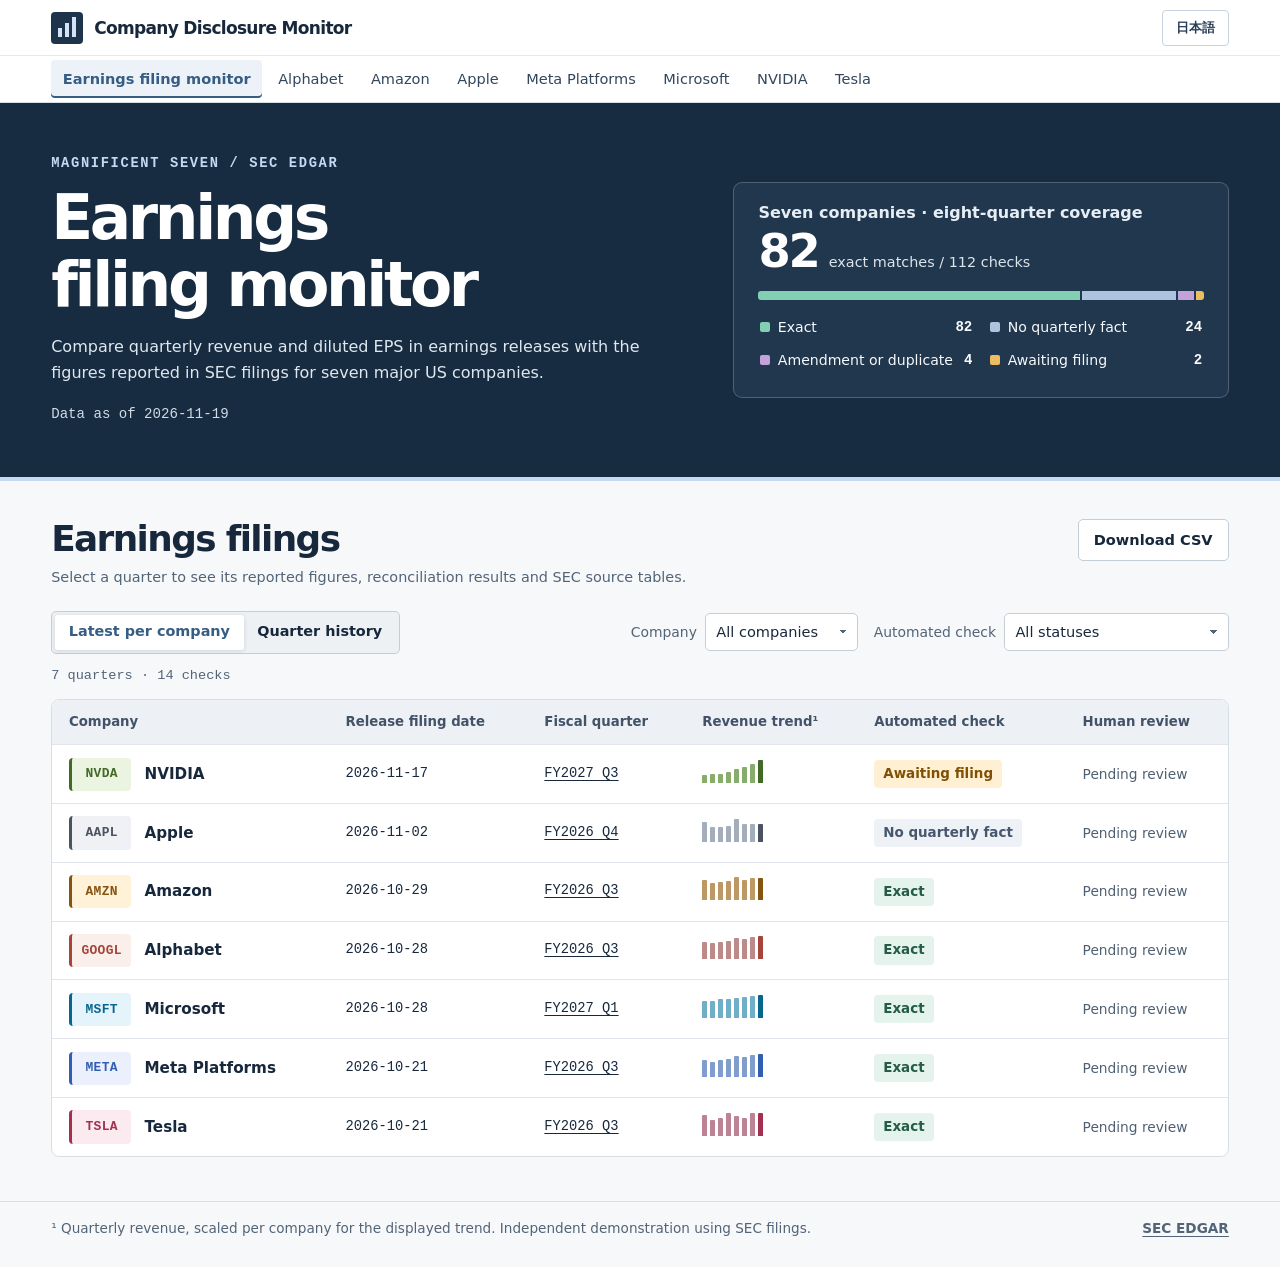
==== nvidia_register/public_demo/index.html @ d6248c96 "Use filing highlights on company pages and simplify the overview" ====
<!doctype html>
<html lang="en"><head><meta charset="utf-8"><meta name="viewport" content="width=device-width,initial-scale=1">
<meta name="theme-color" content="#102b26"><title>Earnings filings | Company Disclosure Monitor</title>
<meta name="description" content="Explore quarterly GAAP revenue and diluted EPS from the Magnificent Seven, compare figures with SEC source tables, and download the evidence.">
<style>
:root{--ink:#172e29;--muted:#536760;--forest:#102e29;--line:#d5dcd3;--leaf:#c6ee72;--paper:#f6f7f2;--mono:'IBM Plex Mono',Consolas,monospace;font:16px/1.5 'Inter','Segoe UI',system-ui,sans-serif;color:var(--ink);background:var(--paper);font-variant-numeric:tabular-nums}
*{box-sizing:border-box}body{margin:0}button,a,input,select{font:inherit}button,select{cursor:pointer}a{color:inherit;text-underline-offset:.2em}button{color:inherit}
:focus-visible{outline:3px solid #007777;outline-offset:3px}.hero :focus-visible{outline-color:#fff}h1,h2,h3,p{margin:0}h1,h2,h3{line-height:1.12}a,button{touch-action:manipulation}
.wrap{max-width:1320px;margin:auto;padding-inline:clamp(18px,4vw,66px)}header{background:#fafbf7;border-bottom:1px solid var(--line)}header .wrap{min-height:65px;display:flex;align-items:center;justify-content:space-between;gap:15px}
.brand{display:inline-flex;gap:11px;align-items:center;line-height:1.18;text-decoration:none;font-weight:720;font-size:17px;letter-spacing:-.04em}.logo{display:flex;align-items:flex-end;gap:3px;padding:7px;background:var(--forest);height:32px;border-radius:4px}.logo i{width:4px;background:var(--leaf);height:9px}.logo i:nth-child(2){height:14px}.logo i:last-child{height:20px}
.lang{padding:5px 10px;border-radius:4px;color:var(--ink);border:1px solid #abbaaf;background:transparent;font-size:13px;font-weight:650}
.hero{color:#f6f8ef;background:var(--forest);border-bottom:4px solid var(--leaf)}.herogrid{display:grid;grid-template-columns:1.13fr 1fr;align-items:center;gap:clamp(32px,6vw,85px);padding-block:38px 34px}
.eyebrow,.kicker,.meta{font:600 12px/1.45 var(--mono);letter-spacing:.085em;text-transform:uppercase}.eyebrow{color:#c1d7c8;margin-bottom:16px}.hero h1{font-size:clamp(38px,4.6vw,68px);letter-spacing:-.055em;font-weight:620}html[lang=ja] .hero h1{font-size:clamp(32px,3.7vw,52px);word-break:keep-all}.hero .summary{max-width:52ch;color:#d4e0d8;margin:14px 0 18px;font-size:15px}
.period,.chart-meta{font:12px var(--mono);color:#bed0c5}.herochart{border:1px solid #446056;padding:19px 22px 13px;border-radius:7px;background:#16382f;min-width:0}.charttop{display:flex;align-items:center;justify-content:space-between;gap:10px}.charttop strong{font-size:14px}.chart-meta{font-size:11px}
.plot-tools{display:flex;gap:4px;margin:12px 0 8px;flex-wrap:wrap}
.plot-tools button{border-radius:4px;padding:6px 10px;font-size:13px;border:1px solid #527063;color:#e5efe6;background:transparent}
.plot-tools button[aria-pressed=true]{background:var(--leaf);border-color:var(--leaf);color:#17382f;font-weight:650}
.plot{display:grid;grid-template-columns:2.2em minmax(0,1fr);column-gap:6px;padding-top:12px}
.scale{height:128px;position:relative;color:#c0d0c6;font:11px var(--mono);text-align:right}
.scale span{position:absolute;right:0;transform:translateY(50%)}
.bars{height:128px;display:grid;grid-template-columns:repeat(8,minmax(0,1fr));border-bottom:1px solid #809488;background:repeating-linear-gradient(to top,transparent 0 calc(33.333% - 1px),#3e584d calc(33.333% - 1px) 33.333%)}
.plot-col{position:relative;display:flex;align-items:flex-end;justify-content:center;min-width:0;border:0;padding:0;background:transparent}
.plot-col i{width:60%;min-width:7px;background:#85ae97;border-radius:2px 2px 0 0}
.plot-col:hover i,.plot-col:focus-visible i{background:#aad9ad}
.plot-col[aria-pressed=true] i{background:var(--leaf);outline:1px solid #e1f6b5;outline-offset:-1px}
.periods{grid-column:2;display:grid;grid-template-columns:repeat(8,minmax(0,1fr));margin-top:5px;text-align:center;color:#d5e3d7;font:10px/1.45 var(--mono)}
.periods small{display:block;font-size:9px;color:#b3c9ba}
.plot-detail{margin-top:12px;padding-top:10px;border-top:1px solid #425c4f;display:flex;flex-wrap:wrap;justify-content:space-between;align-items:baseline;gap:6px 12px;font:13px/1.45 var(--mono)}
.plot-detail a{font:600 13px system-ui;color:var(--leaf)}

.stats{display:grid;grid-template-columns:repeat(4,1fr);border-bottom:1px solid var(--line);padding-block:21px}.stat{border-left:1px solid var(--line);padding-left:clamp(12px,2vw,30px)}.stat:first-child{border:0;padding-left:0}.stat strong{font-size:clamp(25px,2.8vw,39px);letter-spacing:-.06em;line-height:1.1;display:block}.stat span{display:block;color:var(--muted);font-size:13px;margin-top:5px}
.work{display:grid;grid-template-columns:minmax(0,1.55fr) minmax(305px,1fr);gap:26px;padding-block:30px 40px;align-items:start}.card{background:#fff;border:1px solid var(--line);border-radius:8px;min-width:0;overflow:hidden}.pad{padding:22px}.heading{display:flex;justify-content:space-between;align-items:center;gap:14px}h2{font-size:clamp(21px,2vw,29px);letter-spacing:-.045em}.sub{margin-top:8px;color:var(--muted);font-size:14px}.download{border:0;background:var(--ink);color:white;border-radius:5px;padding:9px 13px;font-weight:650;font-size:13px;white-space:nowrap}
table{border-collapse:collapse;width:100%;font-size:14px}th,td{padding:12px 14px;text-align:right;white-space:nowrap}th:first-child,td:first-child{text-align:left}thead{background:#eff2eb;color:#48594f;font-size:12px}tbody tr{border-top:1px solid #e5e9e1}.ledger tbody tr.active{background:#f2f8e7;box-shadow:inset 3px 0 #5f8e35}.pick{border:0;padding:6px 2px;text-decoration:underline;text-underline-offset:3px;background:transparent;font-weight:650}.pick[aria-pressed=true]{text-decoration:none}.ledger td{font-family:var(--mono);font-size:13px}.pill{display:inline-block;border-radius:4px;background:#e8f3ec;color:#24583f;font:600 12px/1.3 system-ui;padding:4px 7px}.pill.round{background:#fcf1d8;color:#735016}.ledger{overflow:auto}
.focus{border-top:3px solid #829a56}.focus .kicker{color:#546547;margin-bottom:8px}.focus .meta{letter-spacing:0;color:var(--muted);font-weight:400;margin-top:8px}.tabs{display:flex;border-bottom:1px solid var(--line);gap:16px;margin:17px 0}.tabs button{border:0;background:transparent;border-bottom:2px solid transparent;padding:8px 0;font-size:14px;font-weight:650;color:var(--muted)}.tabs button[aria-pressed=true]{color:var(--ink);border-bottom-color:#517140}
.fact{margin:11px 0;padding-bottom:11px;border-bottom:1px solid #e0e5dc}.fact span{font-size:13px;color:var(--muted);display:block}.fact strong{font:600 22px/1.6 var(--mono)}.fact small{font:13px var(--mono);color:var(--muted)}.rule{margin:11px 0;font-size:14px}.reference{font-size:13px;margin:12px 0 5px;color:var(--muted)}.links{display:flex;gap:15px;flex-wrap:wrap;font-size:14px;font-weight:650}.review{font-size:13px;margin-top:14px;color:var(--muted)}.method{padding-bottom:36px}.method details{border-block:1px solid var(--line);padding:15px 0}.method summary{cursor:pointer;font-weight:650}.method p{max-width:85ch;margin-top:10px;color:var(--muted)}.skip{position:absolute;left:-9999px}.skip:focus{left:1em;top:1em;background:white;padding:.5em;z-index:3}
@media(max-width:900px){.work{grid-template-columns:1fr  minmax(265px,.8fr);gap:14px}.pad{padding:15px}th,td{padding:10px 7px}.herogrid{gap:25px}}
@media(max-width:730px){.herogrid,.work{grid-template-columns:1fr}.herogrid{padding-block:25px;gap:18px}.hero h1{font-size:41px}.hero .summary{margin:10px 0}.bars,.scale{height:102px}.herochart{padding:13px 16px}.work{padding-block:20px;gap:14px}.stats{grid-template-columns:repeat(2,1fr);gap:16px}.stat:nth-child(3){border:0;padding-left:0}.heading{flex-wrap:wrap}.ledger{scrollbar-width:thin}.ledger th,.ledger td{padding:11px 7px}.brand{font-size:15px}.focus{scroll-margin-top:10px}.wrap{padding-inline:16px}}
@media print{header,.download,.skip,.lang,.method{display:none}.work{grid-template-columns:1fr}.hero{background:white;color:black}.herochart{display:none}}

.pill.bad{color:#822d21;background:#fbece7}.plot-col i{max-width:54px}

/* Shared issuer palette. Status colors are independent of the selected company. */
:root{--forest:#172b41;--leaf:#c4d9f4;--surface:#21374e;--series:#7792ae;--accent:#365d84;--tint:#edf2f8;--ink:#17283c;--muted:#526478;--line:#d7dfe6;--paper:#f7f8fa}
[data-issuer=AAPL]{--forest:#282d39;--leaf:#e1e7ef;--surface:#363e4b;--series:#a3adbc;--accent:#4a5362;--tint:#eff1f4}
[data-issuer=MSFT]{--forest:#0b3852;--leaf:#8bd9ff;--surface:#124860;--series:#70afc7;--accent:#07668d;--tint:#e5f4fa}
[data-issuer=GOOGL]{--forest:#4b2830;--leaf:#ffc1b5;--surface:#5c333a;--series:#bd8989;--accent:#a5443a;--tint:#fbefeb}
[data-issuer=AMZN]{--forest:#432f1b;--leaf:#ffca75;--surface:#513a22;--series:#be9864;--accent:#865411;--tint:#fff2d9}
[data-issuer=NVDA]{--forest:#203318;--leaf:#bce883;--surface:#2c4123;--series:#87ac6c;--accent:#436927;--tint:#ebf4e1}
[data-issuer=META]{--forest:#172e60;--leaf:#abcaff;--surface:#233e73;--series:#809dce;--accent:#315eb2;--tint:#ebf0fc}
[data-issuer=TSLA]{--forest:#482331;--leaf:#ffb8ca;--surface:#5a2a3a;--series:#be8295;--accent:#a2304e;--tint:#fbebf0}
[hidden]{display:none!important}
body{background:var(--paper)}
header{background:#fff}
header .masthead{min-height:3.45rem;flex-wrap:wrap;gap:.35rem .8rem;padding-block:.45rem}
.mast-actions{display:flex;align-items:center;gap:.85rem;margin-left:auto}.mast-actions a{font-size:.87rem;color:var(--muted);text-underline-offset:.2em}
.nav-band{border-top:1px solid #e5e9ed}
header .issuer-nav{display:flex;min-height:0;align-items:stretch;justify-content:flex-start;gap:.12rem .28rem;flex-wrap:wrap;padding-block:.25rem}
.issuer-nav a{display:inline-flex;align-items:center;min-height:38px;padding:.25rem .72rem;white-space:nowrap;font-size:.91rem;font-weight:540;color:#33465b;text-decoration:none;border-radius:4px}
.issuer-nav a:hover{background:#edf2f6;text-decoration:underline;text-underline-offset:3px}
.issuer-nav a[aria-current=page]{color:var(--accent);background:var(--tint);box-shadow:inset 0 -2px var(--accent);font-weight:700}
@media(max-width:650px){header .issuer-nav{gap:.08rem .18rem;padding-block:.3rem}.issuer-nav a{padding:.25rem .55rem;min-height:36px}.mast-actions{gap:.45rem}}
@media(max-width:380px){header .masthead .brand{font-size:.95rem;gap:.4rem}.masthead .lang{padding-inline:.6rem}.issuer-nav a{font-size:.86rem}}
.logo{background:#1d344b}.logo i{background:#d4e3f5}.lang{min-height:36px;padding:.35rem .8rem;color:#293e58;border-color:#c9d3de}
.issuer-nav [aria-current=page],.ledger tbody tr.active{background:var(--tint);color:var(--ink)}
.ledger tbody tr.active{box-shadow:inset 3px 0 var(--accent)}
.focus{border-color:var(--accent)}.focus .kicker{color:var(--accent)}.tabs button[aria-pressed=true]{border-color:var(--accent)}
.herochart{background:var(--surface);border-color:#ffffff38}.eyebrow,.chart-meta,.period,.periods,.periods small,.scale,.hero .summary{color:#e3e9ed}
.plot-col i{background:var(--series)}.plot-col:hover i,.plot-col:focus-visible i{background:var(--leaf)}
.plot-col[aria-pressed=true] i{outline:none}.plot-tools button{color:#fff;border-color:#ffffff55}.plot-tools button[aria-pressed=true]{color:#1b2632}
.plot-detail{border-color:#ffffff36}.bars{border-color:#ffffff69;background:repeating-linear-gradient(to top,transparent 0 calc(33.333% - 1px),#ffffff26 calc(33.333% - 1px) 33.333%)}
:focus-visible{outline-color:#147892}.brand:focus-visible,.lang:focus-visible{outline-offset:3px}
.overview-hero{background:var(--forest);color:white;border-bottom:4px solid var(--leaf)}
.overview-grid{display:grid;grid-template-columns:minmax(0,1.1fr) minmax(315px,.9fr);align-items:center;gap:clamp(28px,6vw,85px);padding-block:clamp(32px,4vw,62px)}
.market-label,.snapshot-date,.result-count,.date-cell,.ticker,.period-code,.spark-single,.legend b{font-family:'IBM Plex Mono',Consolas,monospace;font-variant-numeric:tabular-nums}
.market-label{color:var(--leaf);letter-spacing:.12em;font-weight:650;font-size:.86rem}.overview-hero h1{margin:.65rem 0 1rem;font-size:clamp(2.2rem,4.8vw,4.5rem);letter-spacing:-.055em;font-weight:630;line-height:1.08;text-wrap:balance}
#homeIntro{color:#e0e8ef;line-height:1.65;max-width:37em}.snapshot-date{color:#d0dbe5;font-size:.88rem;margin-top:1.1rem}
.summary-box{padding:1.3rem 1.5rem;background:var(--surface);border:1px solid #ffffff36;border-radius:9px}
.summary-box h2{font-size:1rem;letter-spacing:0;font-weight:550;color:#e7edf5}
.summary-total{display:flex;align-items:baseline;gap:.65rem;margin:.1rem 0 .7rem;font-variant-numeric:tabular-nums}.summary-total strong{font-size:2.9rem;line-height:1.2;font-weight:620;letter-spacing:-.05em}.summary-total span{font-size:.9rem;color:#dce4ec}
.distribution{display:flex;height:9px;gap:2px;border-radius:3px;overflow:hidden}
.legend{display:grid;grid-template-columns:1fr 1fr;gap:.15rem .9rem;margin-top:.78rem}
.legend button{padding:.3rem .1rem;display:flex;align-items:center;gap:.48rem;border:0;background:transparent;text-align:left;color:#f7f9fc;font-size:.88rem}
.legend button:hover{text-decoration:underline}.legend b{margin-left:auto}.legend i{width:.63rem;height:.63rem;border-radius:2px;flex:none}
[data-kind=match]{--badge-bg:#e5f3ed;--badge-ink:#245c46;--segment:#83cfb4}
[data-kind=absent]{--badge-bg:#eef1f5;--badge-ink:#46576e;--segment:#adc4e0}
[data-kind=wait]{--badge-bg:#fff0d4;--badge-ink:#805004;--segment:#edbd62}
[data-kind=amend]{--badge-bg:#f1e8f7;--badge-ink:#734389;--segment:#c3a2da}
[data-kind=issue]{--badge-bg:#fbe7e1;--badge-ink:#963e31;--segment:#ed998b}
.legend i,.distribution span{background:var(--segment)}
.filings{padding-block:2.4rem 2.75rem}.feed-head,.tools,.selects,.modes,.public-foot{display:flex;align-items:center;gap:1rem}.feed-head,.tools,.public-foot{justify-content:space-between}.feed-head{align-items:flex-start}
.feed-head h2{font-size:clamp(1.6rem,2.8vw,2.35rem);letter-spacing:-.045em}.feed-head p,.public-foot,.result-count{color:var(--muted);font-size:.9rem}.feed-head p{margin-top:.5rem}
.export,.tools select{background:white;color:var(--ink);border:1px solid #c3ced8;border-radius:5px;min-height:38px;font-size:.91rem}.export{font-weight:650;padding:.55rem .95rem;white-space:nowrap}.export:hover,.tools select:hover{border-color:#647b94}
.tools{margin:1.35rem 0 .8rem;flex-wrap:wrap;gap:.85rem}.modes{gap:0;border:1px solid #c3ced8;border-radius:5px;padding:3px;background:#edf1f4}
.modes button{padding:.42rem .85rem;border:0;background:transparent;border-radius:3px;font-weight:600;font-size:.9rem}.modes button[aria-pressed=true]{background:white;box-shadow:0 1px 4px #172c4424;color:var(--accent)}
.selects label{display:flex;align-items:center;gap:.5rem;font-size:.87rem;color:var(--muted)}.tools select{appearance:none;padding:.42rem 1.9rem .42rem .65rem;background-image:linear-gradient(45deg,transparent 50%,#546577 50%),linear-gradient(135deg,#546577 50%,transparent 50%);background-position:calc(100% - 14px) 50%,calc(100% - 10px) 50%;background-size:4px 4px;background-repeat:no-repeat}
.result-count{margin:.75rem 0;font-size:.85rem}.feed-table{background:white;border:1px solid var(--line);border-radius:8px;overflow:hidden}
.feed-table table{table-layout:auto;font-size:.95rem}.feed-table th,.feed-table td{padding:.77rem 1.05rem;text-align:left}
.feed-table th{background:#edf1f5;color:#425268;font-size:.83rem;font-weight:620}
.feed-table tbody tr{border-color:#e0e6ec}.feed-table tbody tr:hover{background:#f6f8fb}
.company-link{display:inline-flex;align-items:center;gap:.82rem;text-decoration:none;font-weight:640}.company-link:hover .company-name,.quarter-link:hover{text-decoration:underline}
.ticker{display:inline-flex;justify-content:center;align-items:center;min-width:3.9rem;align-self:center;border-radius:4px;padding:.43rem .32rem;background:var(--tint);color:var(--accent);font-weight:650;font-size:.81rem;letter-spacing:.025em;border-left:3px solid var(--accent)}
.date-cell,.period-code{font-size:.86rem}.quarter-link{color:var(--ink);text-underline-offset:3px}.spark-single{display:inline-flex;align-items:end;gap:3px;height:24px;min-width:57px}
.spark-single i{width:5px;background:var(--series);border-radius:1px 1px 0 0}.spark-single i:last-child{background:var(--accent)}
.statusgroup{display:flex;align-items:center;gap:.35rem;flex-wrap:wrap}.machine-badge{display:inline-block;background:var(--badge-bg);color:var(--badge-ink);font-size:.84rem;padding:.25rem .57rem;border-radius:4px;font-weight:610}
.review-col{font-size:.86rem;color:#4e6073}.public-foot{margin-block:0 1.8rem;padding-top:1rem;border-top:1px solid var(--line);font-size:.85rem;flex-wrap:wrap}.public-foot a{font-weight:600}
#emptyResult{padding:1.1rem;background:white;border-bottom:1px solid var(--line)}
@media(max-width:820px){.overview-grid{grid-template-columns:minmax(0,1fr) minmax(280px,.9fr);gap:1.3rem}.feed-table th,.feed-table td{padding:.65rem}.spark-cell{display:none}.selects{gap:.6rem}}
@media(max-width:650px){.overview-grid{grid-template-columns:1fr;gap:1.3rem}.overview-hero h1{font-size:2.55rem}.summary-box{padding:1rem}.summary-total strong{font-size:2.3rem}.feed-head,.tools{align-items:flex-start}.feed-head{flex-wrap:wrap}.filings{padding-top:1.6rem}.selects{width:100%;flex-wrap:wrap}.selects label{font-size:.83rem}.tools select{max-width:13rem}.feed-table table,.feed-table tbody{display:block}.feed-table thead{display:none}.feed-table tbody tr{display:grid;grid-template-columns:minmax(0,1fr) auto;align-items:center;gap:.45rem .5rem;padding:.9rem}.feed-table td{display:block;padding:0;white-space:normal}.feed-table .spark-cell{display:none}.identity-cell{grid-column:1}.date-cell{grid-column:2;grid-row:1;text-align:right!important}.period-code{grid-column:1;grid-row:2}.status-cell{grid-column:2;grid-row:2}.statusgroup{justify-content:flex-end}.review-col{grid-column:1/-1}.review-col::before{content:attr(data-label) ' · '}.company-link{gap:.5rem}.ticker{min-width:3.3rem}.public-foot{align-items:flex-start}}
.register-bar{background:white;border-bottom:1px solid var(--line)}#registerNav{display:flex;gap:1.45rem}#registerNav a{padding:.95rem 0 .75rem;text-decoration:none;color:var(--muted);font-weight:650;border-bottom:3px solid transparent}#registerNav [aria-current]{color:var(--accent);border-color:var(--accent)}.narr-banner{background:var(--forest);color:white;padding:2.1rem 0}.narr-banner h1{font-size:clamp(1.7rem,4vw,3rem);margin:0 0 .5rem;color:white}.narr-banner p{color:var(--leaf);margin:0}.narr-body{padding-block:1.55rem 2.5rem}.narr-body label{display:grid;gap:.4rem;font-weight:600}.narr-body select{max-width:100%;width:36rem;min-height:43px;padding:.4rem;font:inherit;border:1px solid var(--line);background:white;border-radius:5px}.narr-doc{background:white;border:1px solid var(--line);border-radius:8px;padding:clamp(1rem,3vw,2rem);margin-top:1rem;overflow-wrap:anywhere}.narr-doc h2{font-size:clamp(1.3rem,3vw,2rem);margin:.3rem 0}.narr-meta,.narr-empty{color:var(--muted)}.narr-section{border-top:1px solid var(--line);margin-top:1.25rem;padding-top:1.2rem}.narr-section h3,.narr-event h4{margin:0 0 .5rem}.narr-event{margin:.8rem 0 1.2rem}.narr-event h4{font-size:1.12rem}.narr-event dl{display:grid;grid-template-columns:minmax(6.5rem,10rem) 1fr;margin:0}.narr-event dt,.narr-event dd{border-bottom:1px solid var(--line);margin:0;padding:.4rem}.narr-event dt{font-size:.88rem;color:var(--muted)}.narr-event dd a{font-size:.85rem;color:var(--accent);white-space:nowrap}.source-paragraphs{background:var(--tint);padding:.65rem .85rem;border-radius:5px}.source-paragraphs summary{font-weight:620;cursor:pointer}.source-paragraphs p:target{border-left:3px solid var(--accent);padding-left:.6rem}.narr-entry{display:block;font-size:.82rem;margin:.3rem 0 0;color:var(--accent);text-underline-offset:2px}
@media(max-width:500px){.narr-event dl{grid-template-columns:1fr}.narr-event dt{border:0;padding-bottom:0}.narr-event dd{padding-top:.12rem}}
.narr-banner #narrIntro{color:#fff;line-height:1.6}.narr-banner #narrCount{margin-top:.65rem;font-size:.91rem}
</style></head><body>
<a href="#register" class="skip" id="skip"></a>
<header class="site-header">
  <div class="wrap masthead">
    <a class="brand" href="#overview"><span class="logo" aria-hidden="true"><i></i><i></i><i></i></span>Company Disclosure Monitor</a>
    <div class="mast-actions"><a id="workflow" hidden></a><button type="button" class="lang" id="lang"></button></div>
  </div>
  <div class="nav-band"><nav class="wrap issuer-nav" id="issuerNav" aria-label="Company navigation"><a id="back"></a></nav></div>
</header>
<main id="overview" hidden>
  <section class="overview-hero"><div class="wrap overview-grid">
    <div><p class="market-label" id="marketLabel"></p><h1 id="homeTitle"></h1><p id="homeIntro"></p><p class="snapshot-date" id="snapshotDate"></p></div>
    <section class="summary-box" aria-labelledby="summaryTitle">
      <h2 id="summaryTitle"></h2><div class="summary-total"><strong id="exactCount"></strong><span id="totalCount"></span></div>
      <div class="distribution" id="distribution" aria-hidden="true"></div><div id="legend" class="legend"></div>
    </section>
  </div></section>
  <section class="wrap filings" aria-labelledby="feedTitle" id="filings">
    <div class="feed-head"><div><h2 id="feedTitle"></h2><p id="feedDescription"></p></div><button class="export" type="button" id="homeDownload"></button></div>
    <div class="tools"><div class="modes" id="modes"></div><div class="selects">
      <label><span id="companyLabel"></span><select id="companyFilter"></select></label>
      <label><span id="statusLabel"></span><select id="statusFilter"></select></label>
    </div></div>
    <p id="resultCount" aria-live="polite" class="result-count"></p>
    <div class="feed-table"><table><thead id="feedHeader"></thead><tbody id="feedRows"></tbody></table></div>
    <p id="emptyResult" hidden></p>
  </section>
  <footer class="wrap public-foot"><span id="publicScope"></span><a id="edgar" href="https://www.sec.gov/edgar/search/">SEC EDGAR</a></footer>
</main>

<div id="registerBar" class="register-bar" hidden><nav id="registerNav" class="wrap"></nav></div>
<main id="narrative" hidden><section class="narr-banner"><div class="wrap"><h1 id="narrName"></h1><p id="narrIntro"></p><p id="narrCount"></p></div></section>
<section class="wrap narr-body"><label><span id="narrLabel"></span><select id="narrSelect"></select></label><article id="narrDetail" class="narr-doc"></article></section></main>
<script type="application/json" id="narrative-filings">{"AAPL":{"0001140361-26-042798":{"date":"2026-11-09","form":"8-K","url":"https://www.sec.gov/Archives/edgar/data/320193/000114036126042798/ef20085077_8k.htm","items":["8.01","9.01"],"sections":{}},"0000320193-26-000024":{"date":"2026-11-02","form":"8-K","url":"https://www.sec.gov/Archives/edgar/data/320193/000032019326000024/aapl-20261102.htm","items":["2.02","9.01"],"sections":{}},"0001140361-26-035325":{"date":"2026-09-01","form":"8-K/A","url":"https://www.sec.gov/Archives/edgar/data/320193/000114036126035325/ef20081427_8ka.htm","items":["5.02"],"sections":{}}},"MSFT":{"0001193125-26-448357":{"date":"2026-11-05","form":"8-K","url":"https://www.sec.gov/Archives/edgar/data/789019/000119312526448357/d177209d8k.htm","items":["5.02"],"sections":{}},"0001193125-26-447173":{"date":"2026-11-04","form":"8-K","url":"https://www.sec.gov/Archives/edgar/data/789019/000119312526447173/d178557d8k.htm","items":["8.01","9.01"],"sections":{}},"0001193125-26-436149":{"date":"2026-10-28","form":"8-K","url":"https://www.sec.gov/Archives/edgar/data/789019/000119312526436149/msft-20261028.htm","items":["8.01","9.01"],"sections":{}},"0001193125-26-436122":{"date":"2026-10-28","form":"8-K","url":"https://www.sec.gov/Archives/edgar/data/789019/000119312526436122/msft-20261028.htm","items":["2.02","9.01"],"sections":{}},"0001193125-26-380280":{"date":"2026-09-02","form":"8-K","url":"https://www.sec.gov/Archives/edgar/data/789019/000119312526380280/d291965d8k.htm","items":["7.01","9.01"],"sections":{}}},"GOOGL":{"0001193125-26-449835":{"date":"2026-11-05","form":"8-K","url":"https://www.sec.gov/Archives/edgar/data/1652044/000119312526449835/d174184d8k.htm","items":["8.01","9.01"],"sections":{}},"0001652044-26-000080":{"date":"2026-10-28","form":"8-K","url":"https://www.sec.gov/Archives/edgar/data/1652044/000165204426000080/goog-20261028.htm","items":["2.02","9.01"],"sections":{}}},"AMZN":{"0001018724-26-000038":{"date":"2026-10-29","form":"8-K","url":"https://www.sec.gov/Archives/edgar/data/1018724/000101872426000038/amzn-20261029.htm","items":["2.02","9.01"],"sections":{}},"0001104659-26-107526":{"date":"2026-09-14","form":"8-K","url":"https://www.sec.gov/Archives/edgar/data/1018724/000110465926107526/tm2624614d5_8k.htm","items":["8.01","9.01"],"sections":{}},"0001018724-26-000036":{"date":"2026-09-09","form":"8-K","url":"https://www.sec.gov/Archives/edgar/data/1018724/000101872426000036/amzn-20260908.htm","items":["5.02"],"sections":{}}},"NVDA":{"0001045810-26-000088":{"date":"2026-11-17","form":"8-K","url":"https://www.sec.gov/Archives/edgar/data/1045810/000104581026000088/nvda-20261117.htm","items":["2.02","9.01"],"sections":{}},"0001045810-26-000082":{"date":"2026-11-12","form":"8-K","url":"https://www.sec.gov/Archives/edgar/data/1045810/000104581026000082/nvda-20261111.htm","items":["5.02","9.01"],"sections":{}},"0001045810-26-000078":{"date":"2026-09-03","form":"8-K","url":"https://www.sec.gov/Archives/edgar/data/1045810/000104581026000078/nvda-20260902.htm","items":["8.01"],"sections":{"section-01":{"id":"section-01","item":"8.01","state":"pending","count":1,"model":"nvidia-qwen38-27b:16k","sourceHash":"0ea586510cc2e4b817a29091e1a0c35beaf64844d98e84f199f00b15d9f35df7","sectionHash":"83810dd041a2019a273688f5d9d1b9210433aad3d77c83d18b5b88702458cab7"}}},"0001045810-26-000073":{"date":"2026-08-26","form":"8-K","url":"https://www.sec.gov/Archives/edgar/data/1045810/000104581026000073/nvda-20260826.htm","items":["2.02","9.01"],"sections":{}},"0001045810-26-000028":{"date":"2026-05-08","form":"8-K","url":"https://www.sec.gov/Archives/edgar/data/1045810/000104581026000028/nvda-20260507.htm","items":["5.02"],"sections":{"section-01":{"id":"section-01","item":"5.02","state":"pending","count":1,"model":"nvidia-qwen38-27b:16k","sourceHash":"87dd325ef6f0977f11e5aadd6e6f6732d957333b03bdb7fa792b922df4e52419","sectionHash":"1514eceef8aee00298bdc99011196d79ba41e005296f44dc9e83ea4e0299ea64"}}},"0001045810-26-000026":{"date":"2026-04-27","form":"8-K","url":"https://www.sec.gov/Archives/edgar/data/1045810/000104581026000026/nvda-20260424.htm","items":["5.02"],"sections":{"section-01":{"id":"section-01","item":"5.02","state":"pending","count":2,"model":"nvidia-qwen38-27b:16k","sourceHash":"42a5d9b50b58468d22da14757d9108373a2a97ab052082ffdaac48528fece78f","sectionHash":"00b25cae209e60cbd2724528e4cff492d1563fb517781be6ec21710d8bab53b1"}}},"0001045810-26-000069":{"date":"2026-08-17","form":"8-K","url":"https://www.sec.gov/Archives/edgar/data/1045810/000104581026000069/nvda-20260817.htm","items":["1.01","2.03","7.01"],"sections":{}},"0001045810-26-000060":{"date":"2026-07-02","form":"8-K","url":"https://www.sec.gov/Archives/edgar/data/1045810/000104581026000060/nvda-20260628.htm","items":["5.02"],"sections":{}},"0001045810-26-000056":{"date":"2026-06-30","form":"8-K","url":"https://www.sec.gov/Archives/edgar/data/1045810/000104581026000056/nvda-20260624.htm","items":["5.07"],"sections":{}},"0001193125-26-275783":{"date":"2026-06-18","form":"8-K","url":"https://www.sec.gov/Archives/edgar/data/1045810/000119312526275783/d48176d8k.htm","items":["8.01","9.01"],"sections":{}},"0001045810-26-000051":{"date":"2026-05-20","form":"8-K","url":"https://www.sec.gov/Archives/edgar/data/1045810/000104581026000051/nvda-20260520.htm","items":["2.02","9.01"],"sections":{}}},"META":{"0001193125-26-458525":{"date":"2026-11-12","form":"8-K","url":"https://www.sec.gov/Archives/edgar/data/1326801/000119312526458525/d177728d8k.htm","items":["8.01","9.01"],"sections":{}},"0001193125-26-450074":{"date":"2026-11-05","form":"8-K","url":"https://www.sec.gov/Archives/edgar/data/1326801/000119312526450074/d166273d8k.htm","items":["8.01","9.01"],"sections":{}},"0001193125-26-438017":{"date":"2026-10-29","form":"8-K","url":"https://www.sec.gov/Archives/edgar/data/1326801/000119312526438017/d183592d8k.htm","items":["1.01","3.03","5.03","9.01"],"sections":{}},"0001628280-26-066700":{"date":"2026-10-21","form":"8-K","url":"https://www.sec.gov/Archives/edgar/data/1326801/000162828026066700/meta-20261019.htm","items":["1.01","2.02","8.01","9.01"],"sections":{}}},"TSLA":{"0001628280-26-066738":{"date":"2026-10-21","form":"8-K","url":"https://www.sec.gov/Archives/edgar/data/1318605/000162828026066738/tsla-20261021.htm","items":["2.02","9.01"],"sections":{}},"0001628280-26-064366":{"date":"2026-10-02","form":"8-K","url":"https://www.sec.gov/Archives/edgar/data/1318605/000162828026064366/tsla-20261002.htm","items":["2.02","9.01"],"sections":{}},"0001628280-26-063820":{"date":"2026-09-29","form":"8-K","url":"https://www.sec.gov/Archives/edgar/data/1318605/000162828026063820/tsla-20260929.htm","items":["1.01","1.02","2.03","9.01"],"sections":{}}}}</script>
<main id="top" hidden><section class="hero"><div class="wrap herogrid"><div><p class="eyebrow" id="eyebrow"></p><h1 id="title"></h1><p class="summary" id="summary"></p><p class="period" id="period"></p></div><figure class="herochart" style="margin:0"><figcaption class="charttop"><strong id="chartTitle"></strong><span class="chart-meta" id="axisUnit"></span></figcaption><div class="plot-tools" id="plotTools" role="group"></div><div class="plot"><div id="scale" class="scale" aria-hidden="true"></div><div class="bars" id="bars" role="group"></div><div id="periods" class="periods" aria-hidden="true"></div></div><div class="plot-detail"><output id="plotValue"></output><a href="#focus" id="plotLink"></a></div></figure></div></section>
<section class="wrap"><div class="stats" id="stats"></div></section>
<div class="wrap work"><section class="card" id="register"><div class="pad"><div class="heading"><h2 id="ledgerTitle"></h2><button type="button" class="download" id="download"></button></div><p class="sub" id="ledgerSub"></p></div><div class="ledger"><table><thead id="head"></thead><tbody id="rows"></tbody></table></div></section>
<section class="card pad focus" id="focus" tabindex="-1"><div class="kicker" id="evidence"></div><h2 id="selected"></h2><p class="meta" id="accession"></p><div class="tabs" id="tabs"></div><div id="reading" aria-live="polite"></div></section></div>
<section class="wrap method"><details><summary id="methodTitle"></summary><p id="method"></p></details></section></main>
<script type="application/json" id="issuer-asof">{"AAPL":"2026-11-19","MSFT":"2026-11-19","GOOGL":"2026-11-19","AMZN":"2026-11-19","NVDA":"2026-11-19","META":"2026-11-19","TSLA":"2026-11-19"}</script>
<script type="application/json" id="workflow-history">{"AAPL":[{"period":"FY2025Q1","end":"2024-12-28","releaseDate":"2025-01-30","reportDate":"2025-01-31","candidates":[],"accession":"0000320193-25-000007","filing":"https://www.sec.gov/Archives/edgar/data/320193/000032019325000007/aapl-20250130.htm","url":"https://www.sec.gov/Archives/edgar/data/320193/000032019325000007/a8-kex991q1202512282024.htm","sha":"7ecb5ff5cd7b49bb180c80c7a800255ec8bd306b225f6ba692ea393f1ffbcc6b","quarterly":"https://www.sec.gov/Archives/edgar/data/320193/000032019325000008/aapl-20241228.htm","quarterlyAccession":"0000320193-25-000008","quarterlySha":"abadbd26cda0c2d0089d133ee755a1106326b0fd026322c35a12fbd4a0bde5bf","form":"10-Q","state":"未確認","facts":[{"metric":"Revenue","summaryRow":"Revenue","unit":"USD millions","value":"124300","detail":"124300","detailUnit":"USD millions","row":"us-gaap:RevenueFromContractWithCustomerExcludingAssessedTax · c-1 · 2024-09-29 – 2024-12-28","column":"2024-12-28","status":"一致","reason":""},{"metric":"Diluted earnings per share","summaryRow":"Diluted earnings per share","unit":"USD/share","value":"2.40","detail":"2.40","detailUnit":"USD/share","row":"us-gaap:EarningsPerShareDiluted · c-1 · 2024-09-29 – 2024-12-28","column":"2024-12-28","status":"一致","reason":""}]},{"period":"FY2025Q2","end":"2025-03-29","releaseDate":"2025-05-01","reportDate":"2025-05-02","candidates":[],"accession":"0000320193-25-000055","filing":"https://www.sec.gov/Archives/edgar/data/320193/000032019325000055/aapl-20250501.htm","url":"https://www.sec.gov/Archives/edgar/data/320193/000032019325000055/a8-kex991q2202503292025.htm","sha":"555fe89b625cb1a607d023ae5179a12d34fcdcdeee23f0309b8d5f4b78905701","quarterly":"https://www.sec.gov/Archives/edgar/data/320193/000032019325000057/aapl-20250329.htm","quarterlyAccession":"0000320193-25-000057","quarterlySha":"eb68d9c56c3323c3e610facebbb0e7f9a21b555aa7c6e3d293972145a220ad48","form":"10-Q","state":"未確認","facts":[{"metric":"Revenue","summaryRow":"Revenue","unit":"USD millions","value":"95359","detail":"95359","detailUnit":"USD millions","row":"us-gaap:RevenueFromContractWithCustomerExcludingAssessedTax · c-20 · 2024-12-29 – 2025-03-29","column":"2025-03-29","status":"一致","reason":""},{"metric":"Diluted earnings per share","summaryRow":"Diluted earnings per share","unit":"USD/share","value":"1.65","detail":"1.65","detailUnit":"USD/share","row":"us-gaap:EarningsPerShareDiluted · c-20 · 2024-12-29 – 2025-03-29","column":"2025-03-29","status":"一致","reason":""}]},{"period":"FY2025Q3","end":"2025-06-28","releaseDate":"2025-07-31","reportDate":"2025-08-01","candidates":[],"accession":"0000320193-25-000071","filing":"https://www.sec.gov/Archives/edgar/data/320193/000032019325000071/aapl-20250731.htm","url":"https://www.sec.gov/Archives/edgar/data/320193/000032019325000071/a8-kex991q3202506282025.htm","sha":"f406f82840bb1b222a9112ed2c5ae609e77c7c87a8fdf8829b33ba577d22b8f4","quarterly":"https://www.sec.gov/Archives/edgar/data/320193/000032019325000073/aapl-20250628.htm","quarterlyAccession":"0000320193-25-000073","quarterlySha":"ef49651a716c112d0a0373f1bb41d70fd3984f8fc6b1e0c660e90517d02fb013","form":"10-Q","state":"未確認","facts":[{"metric":"Revenue","summaryRow":"Revenue","unit":"USD millions","value":"94036","detail":"94036","detailUnit":"USD millions","row":"us-gaap:RevenueFromContractWithCustomerExcludingAssessedTax · c-19 · 2025-03-30 – 2025-06-28","column":"2025-06-28","status":"一致","reason":""},{"metric":"Diluted earnings per share","summaryRow":"Diluted earnings per share","unit":"USD/share","value":"1.57","detail":"1.57","detailUnit":"USD/share","row":"us-gaap:EarningsPerShareDiluted · c-19 · 2025-03-30 – 2025-06-28","column":"2025-06-28","status":"一致","reason":""}]},{"period":"FY2025Q4","end":"2025-09-27","releaseDate":"2025-10-30","reportDate":"2025-10-31","candidates":[],"accession":"0000320193-25-000077","filing":"https://www.sec.gov/Archives/edgar/data/320193/000032019325000077/aapl-20251030.htm","url":"https://www.sec.gov/Archives/edgar/data/320193/000032019325000077/a8-kex991q4202509272025.htm","sha":"03c1c831c513dd038e9538e74a0b15c1903f4e2ecedecaee22ac192ca608532d","quarterly":"https://www.sec.gov/Archives/edgar/data/320193/000032019325000079/aapl-20250927.htm","quarterlyAccession":"0000320193-25-000079","quarterlySha":"1aa7482bc93c4fe93f0b6c1b37b2bb9f0123c751d01d34a01ac59e807bc04077","form":"10-K","state":"未確認","facts":[{"metric":"Revenue","summaryRow":"Revenue","unit":"USD millions","value":"102466","detail":null,"detailUnit":"USD millions","row":"Revenue","column":"2025-09-27","status":"比較値なし","reason":"対象3か月の連結XBRL値なし"},{"metric":"Diluted earnings per share","summaryRow":"Diluted earnings per share","unit":"USD/share","value":"1.85","detail":null,"detailUnit":"USD/share","row":"Diluted earnings per share","column":"2025-09-27","status":"比較値なし","reason":"対象3か月の連結XBRL値なし"}]},{"period":"FY2026Q1","end":"2025-12-27","releaseDate":"2026-01-29","reportDate":"2026-01-30","candidates":[],"accession":"0000320193-26-000005","filing":"https://www.sec.gov/Archives/edgar/data/320193/000032019326000005/aapl-20260129.htm","url":"https://www.sec.gov/Archives/edgar/data/320193/000032019326000005/a8-kex991q1202612272025.htm","sha":"05753a0a7fa67e73cc3b03e935296c6ba37ce060d76aa75ce02272b39537e9be","quarterly":"https://www.sec.gov/Archives/edgar/data/320193/000032019326000006/aapl-20251227.htm","quarterlyAccession":"0000320193-26-000006","quarterlySha":"120c9301f5ecd201dad9b25a7727ac6a4d76a1f5d9be7bb80c14e9360ec2aab0","form":"10-Q","state":"未確認","facts":[{"metric":"Revenue","summaryRow":"Revenue","unit":"USD millions","value":"143756","detail":"143756","detailUnit":"USD millions","row":"us-gaap:RevenueFromContractWithCustomerExcludingAssessedTax · c-1 · 2025-09-28 – 2025-12-27","column":"2025-12-27","status":"一致","reason":""},{"metric":"Diluted earnings per share","summaryRow":"Diluted earnings per share","unit":"USD/share","value":"2.84","detail":"2.84","detailUnit":"USD/share","row":"us-gaap:EarningsPerShareDiluted · c-1 · 2025-09-28 – 2025-12-27","column":"2025-12-27","status":"一致","reason":""}]},{"period":"FY2026Q2","end":"2026-03-28","releaseDate":"2026-04-30","reportDate":"2026-05-01","candidates":[],"accession":"0000320193-26-000011","filing":"https://www.sec.gov/Archives/edgar/data/320193/000032019326000011/aapl-20260430.htm","url":"https://www.sec.gov/Archives/edgar/data/320193/000032019326000011/a8-kex991q2202603282026.htm","sha":"25f9da5f0733fb3ac055e9513a66fbbc68ff4f46094c44d644c86ac87f2fb8d7","quarterly":"https://www.sec.gov/Archives/edgar/data/320193/000032019326000013/aapl-20260328.htm","quarterlyAccession":"0000320193-26-000013","quarterlySha":"5c5e26db2d80447c02149798b109dd37c296c4375a3763ccdf95a5e35a71abfa","form":"10-Q","state":"未確認","facts":[{"metric":"Revenue","summaryRow":"Revenue","unit":"USD millions","value":"111184","detail":"111184","detailUnit":"USD millions","row":"us-gaap:RevenueFromContractWithCustomerExcludingAssessedTax · c-18 · 2025-12-28 – 2026-03-28","column":"2026-03-28","status":"一致","reason":""},{"metric":"Diluted earnings per share","summaryRow":"Diluted earnings per share","unit":"USD/share","value":"2.01","detail":"2.01","detailUnit":"USD/share","row":"us-gaap:EarningsPerShareDiluted · c-18 · 2025-12-28 – 2026-03-28","column":"2026-03-28","status":"一致","reason":""}]},{"period":"FY2026Q3","end":"2026-06-27","releaseDate":"2026-07-30","reportDate":"2026-07-31","candidates":[],"accession":"0000320193-26-000018","filing":"https://www.sec.gov/Archives/edgar/data/320193/000032019326000018/aapl-20260730.htm","url":"https://www.sec.gov/Archives/edgar/data/320193/000032019326000018/a8-kex991q3202606272026.htm","sha":"418e50d3e380df70c98af5d79644f6972ec3b526834407a828caf94eb6f1e35c","quarterly":"https://www.sec.gov/Archives/edgar/data/320193/000032019326000020/aapl-20260627.htm","quarterlyAccession":"0000320193-26-000020","quarterlySha":"9afca93bb6e1dd4a20410bb6e708cdf5e9d5cbed3827c55dcde7efb655edf0e4","form":"10-Q","state":"未確認","facts":[{"metric":"Revenue","summaryRow":"Revenue","unit":"USD millions","value":"109417","detail":"109417","detailUnit":"USD millions","row":"us-gaap:RevenueFromContractWithCustomerExcludingAssessedTax · c-18 · 2026-03-29 – 2026-06-27","column":"2026-06-27","status":"一致","reason":""},{"metric":"Diluted earnings per share","summaryRow":"Diluted earnings per share","unit":"USD/share","value":"2.02","detail":"2.02","detailUnit":"USD/share","row":"us-gaap:EarningsPerShareDiluted · c-18 · 2026-03-29 – 2026-06-27","column":"2026-06-27","status":"一致","reason":""}]},{"period":"FY2026Q4","end":"2026-09-26","releaseDate":"2026-11-02","reportDate":"2026-11-03","candidates":[],"accession":"0000320193-26-000024","filing":"https://www.sec.gov/Archives/edgar/data/320193/000032019326000024/aapl-20261102.htm","url":"https://www.sec.gov/Archives/edgar/data/320193/000032019326000024/a8-kex991q4202609262026.htm","sha":"1055bbd4fc275a543f1ce7d7e3eb34ba5c79f2a04226bfa2df355da5c489a752","quarterly":"https://www.sec.gov/Archives/edgar/data/320193/000032019326000026/aapl-20260926.htm","quarterlyAccession":"0000320193-26-000026","quarterlySha":"a57a9acaf658191789ccc31102d9e86d97dab038ae65b7efcd5a8fb1c5feafdc","form":"10-K","state":"未確認","facts":[{"metric":"Revenue","summaryRow":"Revenue","unit":"USD millions","value":"114477","detail":null,"detailUnit":"USD millions","row":"Revenue","column":"2026-09-26","status":"比較値なし","reason":"対象3か月の連結XBRL値なし"},{"metric":"Diluted earnings per share","summaryRow":"Diluted earnings per share","unit":"USD/share","value":"2.10","detail":null,"detailUnit":"USD/share","row":"Diluted earnings per share","column":"2026-09-26","status":"比較値なし","reason":"対象3か月の連結XBRL値なし"}]}],"AMZN":[{"period":"FY2024Q4","end":"2024-12-31","releaseDate":"2025-02-06","reportDate":"2025-02-07","candidates":[],"accession":"0001018724-25-000002","filing":"https://www.sec.gov/Archives/edgar/data/1018724/000101872425000002/amzn-20250206.htm","url":"https://www.sec.gov/Archives/edgar/data/1018724/000101872425000002/amzn-20241231xex991.htm","sha":"bab7e95596ad922cd4edef04b02f60c8b0a26a2cca3c5850ecc60d34437f97cf","quarterly":"https://www.sec.gov/Archives/edgar/data/1018724/000101872425000004/amzn-20241231.htm","quarterlyAccession":"0001018724-25-000004","quarterlySha":"a6ce053b296d488811bb800d8f883bd1fb5d36502c5424028c3c4395dd68763e","form":"10-K","state":"未確認","facts":[{"metric":"Revenue","summaryRow":"Revenue","unit":"USD millions","value":"187792","detail":null,"detailUnit":"USD millions","row":"Revenue","column":"2024-12-31","status":"比較値なし","reason":"対象3か月の連結XBRL値なし"},{"metric":"Diluted earnings per share","summaryRow":"Diluted earnings per share","unit":"USD/share","value":"1.86","detail":null,"detailUnit":"USD/share","row":"Diluted earnings per share","column":"2024-12-31","status":"比較値なし","reason":"対象3か月の連結XBRL値なし"}]},{"period":"FY2025Q1","end":"2025-03-31","releaseDate":"2025-05-01","reportDate":"2025-05-02","candidates":[],"accession":"0001018724-25-000034","filing":"https://www.sec.gov/Archives/edgar/data/1018724/000101872425000034/amzn-20250501.htm","url":"https://www.sec.gov/Archives/edgar/data/1018724/000101872425000034/amzn-20250331xex991.htm","sha":"b6223a67e007aed7c5f20f088c6edab33eb5ad586ee1851d802f69eaaf01466a","quarterly":"https://www.sec.gov/Archives/edgar/data/1018724/000101872425000036/amzn-20250331.htm","quarterlyAccession":"0001018724-25-000036","quarterlySha":"e37180be577b82df310200b1d3610202fda6872e5a7d61fe081f33a2b3023101","form":"10-Q","state":"未確認","facts":[{"metric":"Revenue","summaryRow":"Revenue","unit":"USD millions","value":"155667","detail":"155667","detailUnit":"USD millions","row":"us-gaap:RevenueFromContractWithCustomerExcludingAssessedTax · c-1 · 2025-01-01 – 2025-03-31","column":"2025-03-31","status":"一致","reason":""},{"metric":"Diluted earnings per share","summaryRow":"Diluted earnings per share","unit":"USD/share","value":"1.59","detail":"1.59","detailUnit":"USD/share","row":"us-gaap:EarningsPerShareDiluted · c-1 · 2025-01-01 – 2025-03-31","column":"2025-03-31","status":"一致","reason":""}]},{"period":"FY2025Q2","end":"2025-06-30","releaseDate":"2025-07-31","reportDate":"2025-08-01","candidates":[],"accession":"0001018724-25-000084","filing":"https://www.sec.gov/Archives/edgar/data/1018724/000101872425000084/amzn-20250731.htm","url":"https://www.sec.gov/Archives/edgar/data/1018724/000101872425000084/amzn-20250630xex991.htm","sha":"831907eb9d07d10d9b3cf0ccaaccd402a3174fd2292ff736ab62580e2a01dab2","quarterly":"https://www.sec.gov/Archives/edgar/data/1018724/000101872425000086/amzn-20250630.htm","quarterlyAccession":"0001018724-25-000086","quarterlySha":"ded0385afc1d6ab0789742696fc7370f1fe8e673514e845c4c5f6dd5f4378eac","form":"10-Q","state":"未確認","facts":[{"metric":"Revenue","summaryRow":"Revenue","unit":"USD millions","value":"167702","detail":"167702","detailUnit":"USD millions","row":"us-gaap:RevenueFromContractWithCustomerExcludingAssessedTax · c-10 · 2025-04-01 – 2025-06-30","column":"2025-06-30","status":"一致","reason":""},{"metric":"Diluted earnings per share","summaryRow":"Diluted earnings per share","unit":"USD/share","value":"1.68","detail":"1.68","detailUnit":"USD/share","row":"us-gaap:EarningsPerShareDiluted · c-10 · 2025-04-01 – 2025-06-30","column":"2025-06-30","status":"一致","reason":""}]},{"period":"FY2025Q3","end":"2025-09-30","releaseDate":"2025-10-30","reportDate":"2025-10-31","candidates":[],"accession":"0001018724-25-000121","filing":"https://www.sec.gov/Archives/edgar/data/1018724/000101872425000121/amzn-20251030.htm","url":"https://www.sec.gov/Archives/edgar/data/1018724/000101872425000121/amzn-20250930xex991.htm","sha":"2be2bd88c0e1b0cbc1bfcf77859502221a7edc05bdac2d7c2660bceed7ddcb4d","quarterly":"https://www.sec.gov/Archives/edgar/data/1018724/000101872425000123/amzn-20250930.htm","quarterlyAccession":"0001018724-25-000123","quarterlySha":"f9dc0d026ccb4168b1fdb8814dfb17a2432c194ec568379554194a9ce4b930f2","form":"10-Q","state":"未確認","facts":[{"metric":"Revenue","summaryRow":"Revenue","unit":"USD millions","value":"180169","detail":"180169","detailUnit":"USD millions","row":"us-gaap:RevenueFromContractWithCustomerExcludingAssessedTax · c-10 · 2025-07-01 – 2025-09-30","column":"2025-09-30","status":"一致","reason":""},{"metric":"Diluted earnings per share","summaryRow":"Diluted earnings per share","unit":"USD/share","value":"1.95","detail":"1.95","detailUnit":"USD/share","row":"us-gaap:EarningsPerShareDiluted · c-10 · 2025-07-01 – 2025-09-30","column":"2025-09-30","status":"一致","reason":""}]},{"period":"FY2025Q4","end":"2025-12-31","releaseDate":"2026-02-05","reportDate":"2026-02-06","candidates":[],"accession":"0001018724-26-000002","filing":"https://www.sec.gov/Archives/edgar/data/1018724/000101872426000002/amzn-20260205.htm","url":"https://www.sec.gov/Archives/edgar/data/1018724/000101872426000002/amzn-20251231xex991.htm","sha":"3040e9a3a6298bf25da2a097e6c2027fd5cbacbdba30433b091d16026dc3d6a3","quarterly":"https://www.sec.gov/Archives/edgar/data/1018724/000101872426000004/amzn-20251231.htm","quarterlyAccession":"0001018724-26-000004","quarterlySha":"76d7a40c83edb532bfd48c1da4b1bdda1c14f0a28c8d82aa046b67855ed27f03","form":"10-K","state":"未確認","facts":[{"metric":"Revenue","summaryRow":"Revenue","unit":"USD millions","value":"213386","detail":null,"detailUnit":"USD millions","row":"Revenue","column":"2025-12-31","status":"比較値なし","reason":"対象3か月の連結XBRL値なし"},{"metric":"Diluted earnings per share","summaryRow":"Diluted earnings per share","unit":"USD/share","value":"1.95","detail":null,"detailUnit":"USD/share","row":"Diluted earnings per share","column":"2025-12-31","status":"比較値なし","reason":"対象3か月の連結XBRL値なし"}]},{"period":"FY2026Q1","end":"2026-03-31","releaseDate":"2026-04-29","reportDate":"2026-04-30","candidates":[],"accession":"0001018724-26-000012","filing":"https://www.sec.gov/Archives/edgar/data/1018724/000101872426000012/amzn-20260429.htm","url":"https://www.sec.gov/Archives/edgar/data/1018724/000101872426000012/amzn-20260331xex991.htm","sha":"f9fb172506a8454d80c1adcfbc7c14efc5f0225f3728e3f3bb377965e8d3d202","quarterly":"https://www.sec.gov/Archives/edgar/data/1018724/000101872426000014/amzn-20260331.htm","quarterlyAccession":"0001018724-26-000014","quarterlySha":"5a47c137022a163a993ca5937ee9089ec04776e80b86bd447706f0cd113ba135","form":"10-Q","state":"未確認","facts":[{"metric":"Revenue","summaryRow":"Revenue","unit":"USD millions","value":"181519","detail":"181519","detailUnit":"USD millions","row":"us-gaap:RevenueFromContractWithCustomerExcludingAssessedTax · c-1 · 2026-01-01 – 2026-03-31","column":"2026-03-31","status":"一致","reason":""},{"metric":"Diluted earnings per share","summaryRow":"Diluted earnings per share","unit":"USD/share","value":"2.78","detail":"2.78","detailUnit":"USD/share","row":"us-gaap:EarningsPerShareDiluted · c-1 · 2026-01-01 – 2026-03-31","column":"2026-03-31","status":"一致","reason":""}]},{"period":"FY2026Q2","end":"2026-06-30","releaseDate":"2026-07-30","reportDate":"2026-07-31","candidates":[],"accession":"0001018724-26-000024","filing":"https://www.sec.gov/Archives/edgar/data/1018724/000101872426000024/amzn-20260730.htm","url":"https://www.sec.gov/Archives/edgar/data/1018724/000101872426000024/amzn-20260630xex991.htm","sha":"c48c05149809712fd31384384473b6b9710b037dc8d1f6c641d155a499dbce2a","quarterly":"https://www.sec.gov/Archives/edgar/data/1018724/000101872426000026/amzn-20260630.htm","quarterlyAccession":"0001018724-26-000026","quarterlySha":"7bd2fae20369fb3871881aa159aeb413c652c0046f0f34e23b527f8409d16ac6","form":"10-Q","state":"未確認","facts":[{"metric":"Revenue","summaryRow":"Revenue","unit":"USD millions","value":"200606","detail":"200606","detailUnit":"USD millions","row":"us-gaap:RevenueFromContractWithCustomerExcludingAssessedTax · c-19 · 2026-04-01 – 2026-06-30","column":"2026-06-30","status":"一致","reason":""},{"metric":"Diluted earnings per share","summaryRow":"Diluted earnings per share","unit":"USD/share","value":"5.75","detail":"5.75","detailUnit":"USD/share","row":"us-gaap:EarningsPerShareDiluted · c-19 · 2026-04-01 – 2026-06-30","column":"2026-06-30","status":"一致","reason":""}]},{"period":"FY2026Q3","end":"2026-09-30","releaseDate":"2026-10-29","reportDate":"2026-10-30","candidates":[],"accession":"0001018724-26-000038","filing":"https://www.sec.gov/Archives/edgar/data/1018724/000101872426000038/amzn-20261029.htm","url":"https://www.sec.gov/Archives/edgar/data/1018724/000101872426000038/amzn-20260930xex991.htm","sha":"a824be9fc31a5219e9667c5f80391b3e9365f5f17223c29142d18a7372d9e79a","quarterly":"https://www.sec.gov/Archives/edgar/data/1018724/000101872426000040/amzn-20260930.htm","quarterlyAccession":"0001018724-26-000040","quarterlySha":"f0f2dd95692c8d88d073a9d90b83e806b4d073d047007a8860d30cbb5863f273","form":"10-Q","state":"未確認","facts":[{"metric":"Revenue","summaryRow":"Revenue","unit":"USD millions","value":"201944","detail":"201944","detailUnit":"USD millions","row":"us-gaap:RevenueFromContractWithCustomerExcludingAssessedTax · c-23 · 2026-07-01 – 2026-09-30","column":"2026-09-30","status":"一致","reason":""},{"metric":"Diluted earnings per share","summaryRow":"Diluted earnings per share","unit":"USD/share","value":"1.89","detail":"1.89","detailUnit":"USD/share","row":"us-gaap:EarningsPerShareDiluted · c-23 · 2026-07-01 – 2026-09-30","column":"2026-09-30","status":"一致","reason":""}]}],"GOOGL":[{"period":"FY2024Q4","end":"2024-12-31","releaseDate":"2025-02-04","reportDate":"2025-02-05","candidates":[],"accession":"0001652044-25-000010","filing":"https://www.sec.gov/Archives/edgar/data/1652044/000165204425000010/goog-20250204.htm","url":"https://www.sec.gov/Archives/edgar/data/1652044/000165204425000010/googexhibit991q42024.htm","sha":"83aab51b779c49342e81210e11d88044575b43dc72cd546556623bfa60d1c748","quarterly":"https://www.sec.gov/Archives/edgar/data/1652044/000165204425000014/goog-20241231.htm","quarterlyAccession":"0001652044-25-000014","quarterlySha":"e45854a50e0fe087c889629cbea50e019f5e5cdf4f808c8f230ada673dd9a194","form":"10-K","state":"未確認","facts":[{"metric":"Revenue","summaryRow":"Revenue","unit":"USD millions","value":"96469","detail":null,"detailUnit":"USD millions","row":"Revenue","column":"2024-12-31","status":"比較値なし","reason":"対象3か月の連結XBRL値なし"},{"metric":"Diluted earnings per share","summaryRow":"Diluted earnings per share","unit":"USD/share","value":"2.15","detail":null,"detailUnit":"USD/share","row":"Diluted earnings per share","column":"2024-12-31","status":"比較値なし","reason":"対象3か月の連結XBRL値なし"}]},{"period":"FY2025Q1","end":"2025-03-31","releaseDate":"2025-04-24","reportDate":"2025-04-25","candidates":[],"accession":"0001652044-25-000040","filing":"https://www.sec.gov/Archives/edgar/data/1652044/000165204425000040/goog-20250423.htm","url":"https://www.sec.gov/Archives/edgar/data/1652044/000165204425000040/googexhibit991q12025.htm","sha":"b7d004b4fc2d1746b890be8c9518aa1b55c37af5a6c314370c99ec98dcf0f53b","quarterly":"https://www.sec.gov/Archives/edgar/data/1652044/000165204425000043/goog-20250331.htm","quarterlyAccession":"0001652044-25-000043","quarterlySha":"30958deed11a5bfcead58050e3a70e8cd3187ef59c718709fb5f0ac151d17b95","form":"10-Q","state":"未確認","facts":[{"metric":"Revenue","summaryRow":"Revenue","unit":"USD millions","value":"90234","detail":"90234","detailUnit":"USD millions","row":"us-gaap:RevenueFromContractWithCustomerExcludingAssessedTax · c-1 · 2025-01-01 – 2025-03-31","column":"2025-03-31","status":"一致","reason":""},{"metric":"Diluted earnings per share","summaryRow":"Diluted earnings per share","unit":"USD/share","value":"2.81","detail":"2.81","detailUnit":"USD/share","row":"us-gaap:EarningsPerShareDiluted · c-1 · 2025-01-01 – 2025-03-31","column":"2025-03-31","status":"一致","reason":""}]},{"period":"FY2025Q2","end":"2025-06-30","releaseDate":"2025-07-23","reportDate":"2025-07-24","candidates":[],"accession":"0001652044-25-000056","filing":"https://www.sec.gov/Archives/edgar/data/1652044/000165204425000056/goog-20250723.htm","url":"https://www.sec.gov/Archives/edgar/data/1652044/000165204425000056/googexhibit991q22025.htm","sha":"d1024d802fad91491e4c29a52c45cfec5070816e263d34e4610361f42363fb1d","quarterly":"https://www.sec.gov/Archives/edgar/data/1652044/000165204425000062/goog-20250630.htm","quarterlyAccession":"0001652044-25-000062","quarterlySha":"90c1dbbe9864ea698bb0a85dba7656338e9884a1ad767d5e6750bff7973b633b","form":"10-Q","state":"未確認","facts":[{"metric":"Revenue","summaryRow":"Revenue","unit":"USD millions","value":"96428","detail":"96428","detailUnit":"USD millions","row":"us-gaap:Revenues · c-21 · 2025-04-01 – 2025-06-30","column":"2025-06-30","status":"一致","reason":""},{"metric":"Diluted earnings per share","summaryRow":"Diluted earnings per share","unit":"USD/share","value":"2.31","detail":"2.31","detailUnit":"USD/share","row":"us-gaap:EarningsPerShareDiluted · c-21 · 2025-04-01 – 2025-06-30","column":"2025-06-30","status":"一致","reason":""}]},{"period":"FY2025Q3","end":"2025-09-30","releaseDate":"2025-10-29","reportDate":"2025-10-30","candidates":[],"accession":"0001652044-25-000087","filing":"https://www.sec.gov/Archives/edgar/data/1652044/000165204425000087/goog-20251029.htm","url":"https://www.sec.gov/Archives/edgar/data/1652044/000165204425000087/googexhibit991q32025.htm","sha":"035146db29dd7735e02f7704d2b9e40fdb5e09a48d9c4ed7a98c17d50fa3e7e6","quarterly":"https://www.sec.gov/Archives/edgar/data/1652044/000165204425000091/goog-20250930.htm","quarterlyAccession":"0001652044-25-000091","quarterlySha":"182f1db397f39d9107ad14685e6335bd9bf0fe51abe42809ba792fe4e4b3d081","form":"10-Q","state":"未確認","facts":[{"metric":"Revenue","summaryRow":"Revenue","unit":"USD millions","value":"102346","detail":"102346","detailUnit":"USD millions","row":"us-gaap:Revenues · c-21 · 2025-07-01 – 2025-09-30","column":"2025-09-30","status":"一致","reason":""},{"metric":"Diluted earnings per share","summaryRow":"Diluted earnings per share","unit":"USD/share","value":"2.87","detail":"2.87","detailUnit":"USD/share","row":"us-gaap:EarningsPerShareDiluted · c-21 · 2025-07-01 – 2025-09-30","column":"2025-09-30","status":"一致","reason":""}]},{"period":"FY2025Q4","end":"2025-12-31","releaseDate":"2026-02-04","reportDate":"2026-02-05","candidates":[],"accession":"0001652044-26-000012","filing":"https://www.sec.gov/Archives/edgar/data/1652044/000165204426000012/goog-20260204.htm","url":"https://www.sec.gov/Archives/edgar/data/1652044/000165204426000012/googexhibit991q42025.htm","sha":"19cac19147e1a5cadd4fd09d25aaf00b5c281870386a2daf21f4b13e708965e3","quarterly":"https://www.sec.gov/Archives/edgar/data/1652044/000165204426000018/goog-20251231.htm","quarterlyAccession":"0001652044-26-000018","quarterlySha":"6cd47e03a34cdd6847ddeb6d90546a706fac3266e99359e0f1f4a00286497e46","form":"10-K","state":"未確認","facts":[{"metric":"Revenue","summaryRow":"Revenue","unit":"USD millions","value":"113828","detail":null,"detailUnit":"USD millions","row":"Revenue","column":"2025-12-31","status":"比較値なし","reason":"対象3か月の連結XBRL値なし"},{"metric":"Diluted earnings per share","summaryRow":"Diluted earnings per share","unit":"USD/share","value":"2.82","detail":null,"detailUnit":"USD/share","row":"Diluted earnings per share","column":"2025-12-31","status":"比較値なし","reason":"対象3か月の連結XBRL値なし"}]},{"period":"FY2026Q1","end":"2026-03-31","releaseDate":"2026-04-29","reportDate":"2026-04-30","candidates":[],"accession":"0001652044-26-000043","filing":"https://www.sec.gov/Archives/edgar/data/1652044/000165204426000043/goog-20260429.htm","url":"https://www.sec.gov/Archives/edgar/data/1652044/000165204426000043/googexhibit991q12026.htm","sha":"e82863b6c37f3059b8795b65d2884bb1b8b98fed98e5ba977263f1da8a57db88","quarterly":"https://www.sec.gov/Archives/edgar/data/1652044/000165204426000048/goog-20260331.htm","quarterlyAccession":"0001652044-26-000048","quarterlySha":"e74883f95d118c0dc1488e450ad7ddfcefd137e1415601cc97e7d29c1116116e","form":"10-Q","state":"未確認","facts":[{"metric":"Revenue","summaryRow":"Revenue","unit":"USD millions","value":"109896","detail":"109896","detailUnit":"USD millions","row":"us-gaap:Revenues · c-1 · 2026-01-01 – 2026-03-31","column":"2026-03-31","status":"一致","reason":""},{"metric":"Diluted earnings per share","summaryRow":"Diluted earnings per share","unit":"USD/share","value":"5.11","detail":"5.11","detailUnit":"USD/share","row":"us-gaap:EarningsPerShareDiluted · c-1 · 2026-01-01 – 2026-03-31","column":"2026-03-31","status":"一致","reason":""}]},{"period":"FY2026Q2","end":"2026-06-30","releaseDate":"2026-07-22","reportDate":"2026-07-23","candidates":[],"accession":"0001652044-26-000066","filing":"https://www.sec.gov/Archives/edgar/data/1652044/000165204426000066/goog-20260722.htm","url":"https://www.sec.gov/Archives/edgar/data/1652044/000165204426000066/googexhibit991q22026.htm","sha":"3da2f9bed3f4d73a4498c577778dc41a1ae2433f274974e2bb08345cf02ae223","quarterly":"https://www.sec.gov/Archives/edgar/data/1652044/000165204426000071/goog-20260630.htm","quarterlyAccession":"0001652044-26-000071","quarterlySha":"a5f7079d2449fac80bcddd812d494e364f113589f62cf944b426d51fa0ddac10","form":"10-Q","state":"未確認","facts":[{"metric":"Revenue","summaryRow":"Revenue","unit":"USD millions","value":"119796","detail":"119796","detailUnit":"USD millions","row":"us-gaap:Revenues · c-41 · 2026-04-01 – 2026-06-30","column":"2026-06-30","status":"一致","reason":""},{"metric":"Diluted earnings per share","summaryRow":"Diluted earnings per share","unit":"USD/share","value":"9.11","detail":"9.11","detailUnit":"USD/share","row":"us-gaap:EarningsPerShareDiluted · c-41 · 2026-04-01 – 2026-06-30","column":"2026-06-30","status":"一致","reason":""}]},{"period":"FY2026Q3","end":"2026-09-30","releaseDate":"2026-10-28","reportDate":"2026-10-29","candidates":[],"accession":"0001652044-26-000080","filing":"https://www.sec.gov/Archives/edgar/data/1652044/000165204426000080/goog-20261028.htm","url":"https://www.sec.gov/Archives/edgar/data/1652044/000165204426000080/googexhibit991q32026.htm","sha":"142f91ec04cc02992e8119eaee516c1591a1aadfa7c1fede5ce5a3cf0ffee180","quarterly":"https://www.sec.gov/Archives/edgar/data/1652044/000165204426000084/goog-20260930.htm","quarterlyAccession":"0001652044-26-000084","quarterlySha":"05e101ee90c126065e67822feabb1b40a91fa17cfab83bc1ac0721ff553b9fea","form":"10-Q","state":"未確認","facts":[{"metric":"Revenue","summaryRow":"Revenue","unit":"USD millions","value":"127577","detail":"127577","detailUnit":"USD millions","row":"us-gaap:Revenues · c-41 · 2026-07-01 – 2026-09-30","column":"2026-09-30","status":"一致","reason":""},{"metric":"Diluted earnings per share","summaryRow":"Diluted earnings per share","unit":"USD/share","value":"2.12","detail":"2.12","detailUnit":"USD/share","row":"us-gaap:EarningsPerShareDiluted · c-41 · 2026-07-01 – 2026-09-30","column":"2026-09-30","status":"一致","reason":""}]}],"META":[{"period":"FY2024Q4","end":"2024-12-31","releaseDate":"2025-01-29","reportDate":"2025-01-30","candidates":[],"accession":"0001326801-25-000014","filing":"https://www.sec.gov/Archives/edgar/data/1326801/000132680125000014/meta-20250129.htm","url":"https://www.sec.gov/Archives/edgar/data/1326801/000132680125000014/meta-12312024xexhibit991.htm","sha":"88b959c6a5cbfc09fe180a40d98358d82e430872bf3aa8eca0bcfd9d40309433","quarterly":"https://www.sec.gov/Archives/edgar/data/1326801/000132680125000017/meta-20241231.htm","quarterlyAccession":"0001326801-25-000017","quarterlySha":"fba414e4192914a6f92f9d527aae372cfeaf72d26853528af44c74f5d9851e0d","form":"10-K","state":"未確認","facts":[{"metric":"Revenue","summaryRow":"Revenue","unit":"USD millions","value":"48385","detail":null,"detailUnit":"USD millions","row":"Revenue","column":"2024-12-31","status":"比較値なし","reason":"対象3か月の連結XBRL値なし"},{"metric":"Diluted earnings per share","summaryRow":"Diluted earnings per share","unit":"USD/share","value":"8.02","detail":null,"detailUnit":"USD/share","row":"Diluted earnings per share","column":"2024-12-31","status":"比較値なし","reason":"対象3か月の連結XBRL値なし"}]},{"period":"FY2025Q1","end":"2025-03-31","releaseDate":"2025-04-30","reportDate":"2025-05-01","candidates":[],"accession":"0001326801-25-000050","filing":"https://www.sec.gov/Archives/edgar/data/1326801/000132680125000050/meta-20250430.htm","url":"https://www.sec.gov/Archives/edgar/data/1326801/000132680125000050/meta-03312025xexhibit991.htm","sha":"467f17e3dee7dc4d37d939dc381c0867646aaec6b8f841529dd6bbad781028d8","quarterly":"https://www.sec.gov/Archives/edgar/data/1326801/000132680125000054/meta-20250331.htm","quarterlyAccession":"0001326801-25-000054","quarterlySha":"66bb52cbf602c6855e20375231feae6a8a80980cc7750004d7865b89e940404e","form":"10-Q","state":"未確認","facts":[{"metric":"Revenue","summaryRow":"Revenue","unit":"USD millions","value":"42314","detail":"42314","detailUnit":"USD millions","row":"us-gaap:RevenueFromContractWithCustomerExcludingAssessedTax · c-1 · 2025-01-01 – 2025-03-31","column":"2025-03-31","status":"一致","reason":""},{"metric":"Diluted earnings per share","summaryRow":"Diluted earnings per share","unit":"USD/share","value":"6.43","detail":"6.43","detailUnit":"USD/share","row":"us-gaap:EarningsPerShareDiluted · c-1 · 2025-01-01 – 2025-03-31","column":"2025-03-31","status":"一致","reason":""}]},{"period":"FY2025Q2","end":"2025-06-30","releaseDate":"2025-07-30","reportDate":"2025-07-31","candidates":[],"accession":"0001628280-25-036719","filing":"https://www.sec.gov/Archives/edgar/data/1326801/000162828025036719/meta-20250730.htm","url":"https://www.sec.gov/Archives/edgar/data/1326801/000162828025036719/meta-06302025xexhibit991.htm","sha":"8fe1f60066963270e7d57e32d361e68e34ca3561abe734d591913fbe6ffe7f44","quarterly":"https://www.sec.gov/Archives/edgar/data/1326801/000162828025036791/meta-20250630.htm","quarterlyAccession":"0001628280-25-036791","quarterlySha":"d763f402798f3ddf0bce1056b43624d241e2eb5a95854ca1c114911979dcee01","form":"10-Q","state":"未確認","facts":[{"metric":"Revenue","summaryRow":"Revenue","unit":"USD millions","value":"47516","detail":"47516","detailUnit":"USD millions","row":"us-gaap:RevenueFromContractWithCustomerExcludingAssessedTax · c-10 · 2025-04-01 – 2025-06-30","column":"2025-06-30","status":"一致","reason":""},{"metric":"Diluted earnings per share","summaryRow":"Diluted earnings per share","unit":"USD/share","value":"7.14","detail":"7.14","detailUnit":"USD/share","row":"us-gaap:EarningsPerShareDiluted · c-10 · 2025-04-01 – 2025-06-30","column":"2025-06-30","status":"一致","reason":""}]},{"period":"FY2025Q3","end":"2025-09-30","releaseDate":"2025-10-29","reportDate":"2025-10-30","candidates":[],"accession":"0001628280-25-047114","filing":"https://www.sec.gov/Archives/edgar/data/1326801/000162828025047114/meta-20251029.htm","url":"https://www.sec.gov/Archives/edgar/data/1326801/000162828025047114/meta-09302025xexhibit991.htm","sha":"019c6ef0a06dc21069a61b820e3789ad8dcb0a165b1115dcc49c782870e62240","quarterly":"https://www.sec.gov/Archives/edgar/data/1326801/000162828025047240/meta-20250930.htm","quarterlyAccession":"0001628280-25-047240","quarterlySha":"a9afbed5ca916a6647308ab21a45cbc69e7a4c5be27b8a7221fab4270ce6a657","form":"10-Q","state":"未確認","facts":[{"metric":"Revenue","summaryRow":"Revenue","unit":"USD millions","value":"51242","detail":"51242","detailUnit":"USD millions","row":"us-gaap:RevenueFromContractWithCustomerExcludingAssessedTax · c-10 · 2025-07-01 – 2025-09-30","column":"2025-09-30","status":"一致","reason":""},{"metric":"Diluted earnings per share","summaryRow":"Diluted earnings per share","unit":"USD/share","value":"1.05","detail":"1.05","detailUnit":"USD/share","row":"us-gaap:EarningsPerShareDiluted · c-10 · 2025-07-01 – 2025-09-30","column":"2025-09-30","status":"一致","reason":""}]},{"period":"FY2025Q4","end":"2025-12-31","releaseDate":"2026-01-28","reportDate":"2026-01-29","candidates":[],"accession":"0001628280-26-003832","filing":"https://www.sec.gov/Archives/edgar/data/1326801/000162828026003832/meta-20260128.htm","url":"https://www.sec.gov/Archives/edgar/data/1326801/000162828026003832/meta-12312025xexhibit991.htm","sha":"f52c1c1743e862a714e8196282fc244ed3186264ba45b1c928cce62414704621","quarterly":"https://www.sec.gov/Archives/edgar/data/1326801/000162828026003942/meta-20251231.htm","quarterlyAccession":"0001628280-26-003942","quarterlySha":"f78fe1cbc2a5c786cbb67362e22a79c19ae606f5cdbae9faed231f210a574053","form":"10-K","state":"未確認","facts":[{"metric":"Revenue","summaryRow":"Revenue","unit":"USD millions","value":"59893","detail":null,"detailUnit":"USD millions","row":"Revenue","column":"2025-12-31","status":"比較値なし","reason":"対象3か月の連結XBRL値なし"},{"metric":"Diluted earnings per share","summaryRow":"Diluted earnings per share","unit":"USD/share","value":"8.88","detail":null,"detailUnit":"USD/share","row":"Diluted earnings per share","column":"2025-12-31","status":"比較値なし","reason":"対象3か月の連結XBRL値なし"}]},{"period":"FY2026Q1","end":"2026-03-31","releaseDate":"2026-04-29","reportDate":"2026-04-30","candidates":[],"accession":"0001628280-26-028364","filing":"https://www.sec.gov/Archives/edgar/data/1326801/000162828026028364/meta-20260429.htm","url":"https://www.sec.gov/Archives/edgar/data/1326801/000162828026028364/meta-03312026xexhibit991.htm","sha":"90738e6f458bbea6358aabab4f6d6717337d0e628cffea8f39170bc0b410a3ac","quarterly":"https://www.sec.gov/Archives/edgar/data/1326801/000162828026028526/meta-20260331.htm","quarterlyAccession":"0001628280-26-028526","quarterlySha":"08ebd28b12f9931f6db8c0803cd6b09b1f086451fd7a3625ea4c0dcec6eceb1c","form":"10-Q","state":"未確認","facts":[{"metric":"Revenue","summaryRow":"Revenue","unit":"USD millions","value":"56311","detail":"56311","detailUnit":"USD millions","row":"us-gaap:RevenueFromContractWithCustomerExcludingAssessedTax · c-1 · 2026-01-01 – 2026-03-31","column":"2026-03-31","status":"一致","reason":""},{"metric":"Diluted earnings per share","summaryRow":"Diluted earnings per share","unit":"USD/share","value":"10.44","detail":"10.44","detailUnit":"USD/share","row":"us-gaap:EarningsPerShareDiluted · c-1 · 2026-01-01 – 2026-03-31","column":"2026-03-31","status":"一致","reason":""}]},{"period":"FY2026Q2","end":"2026-06-30","releaseDate":"2026-07-29","reportDate":"2026-07-30","candidates":[],"accession":"0001628280-26-050596","filing":"https://www.sec.gov/Archives/edgar/data/1326801/000162828026050596/meta-20260729.htm","url":"https://www.sec.gov/Archives/edgar/data/1326801/000162828026050596/meta-06302026xexhibit991.htm","sha":"9141d30cf5fa5063b8f2d041bb4a08548b55a3ce526d4abcd5fd875402bb05cf","quarterly":"https://www.sec.gov/Archives/edgar/data/1326801/000162828026050705/meta-20260630.htm","quarterlyAccession":"0001628280-26-050705","quarterlySha":"6ed73c37a6bf6c45f5becbf56107d45228849955dd5c6d43e0cd3e0d5e6a4d24","form":"10-Q","state":"未確認","facts":[{"metric":"Revenue","summaryRow":"Revenue","unit":"USD millions","value":"60801","detail":"60801","detailUnit":"USD millions","row":"us-gaap:RevenueFromContractWithCustomerExcludingAssessedTax · c-10 · 2026-04-01 – 2026-06-30","column":"2026-06-30","status":"一致","reason":""},{"metric":"Diluted earnings per share","summaryRow":"Diluted earnings per share","unit":"USD/share","value":"6.18","detail":"6.18","detailUnit":"USD/share","row":"us-gaap:EarningsPerShareDiluted · c-10 · 2026-04-01 – 2026-06-30","column":"2026-06-30","status":"一致","reason":""}]},{"period":"FY2026Q3","end":"2026-09-30","releaseDate":"2026-10-21","reportDate":"2026-10-22","candidates":[],"accession":"0001628280-26-066700","filing":"https://www.sec.gov/Archives/edgar/data/1326801/000162828026066700/meta-20261019.htm","url":"https://www.sec.gov/Archives/edgar/data/1326801/000162828026066700/meta-09302026xexhibit991.htm","sha":"2ea5ee6ea5f9fb960cae74f5bd421b5e052fdc3a246ade2b534757ccc673801d","quarterly":"https://www.sec.gov/Archives/edgar/data/1326801/000162828026066773/meta-20260930.htm","quarterlyAccession":"0001628280-26-066773","quarterlySha":"0ea75a9311407dc3202c051c3166c7dbc7f4714ee77d599691dcab16b75a916e","form":"10-Q","state":"未確認","facts":[{"metric":"Revenue","summaryRow":"Revenue","unit":"USD millions","value":"64601","detail":"64601","detailUnit":"USD millions","row":"us-gaap:RevenueFromContractWithCustomerExcludingAssessedTax · c-10 · 2026-07-01 – 2026-09-30","column":"2026-09-30","status":"一致","reason":""},{"metric":"Diluted earnings per share","summaryRow":"Diluted earnings per share","unit":"USD/share","value":"3.83","detail":"3.83","detailUnit":"USD/share","row":"us-gaap:EarningsPerShareDiluted · c-10 · 2026-07-01 – 2026-09-30","column":"2026-09-30","status":"一致","reason":""}]}],"MSFT":[{"period":"FY2025Q2","end":"2024-12-31","releaseDate":"2025-01-29","reportDate":"2025-01-29","candidates":[],"accession":"0000950170-25-010484","filing":"https://www.sec.gov/Archives/edgar/data/789019/000095017025010484/msft-20250129.htm","url":"https://www.sec.gov/Archives/edgar/data/789019/000095017025010484/msft-ex99_1.htm","sha":"10e292cf4ded056a340045cd839414f2c3a15bdb69f2b6663c24f22b31847030","quarterly":"https://www.sec.gov/Archives/edgar/data/789019/000095017025010491/msft-20241231.htm","quarterlyAccession":"0000950170-25-010491","quarterlySha":"8a778c2d558e59ea40184ac0610ae37aef28275b22a2b7eb320a2c9ca66543f3","form":"10-Q","state":"未確認","facts":[{"metric":"Revenue","summaryRow":"Revenue","unit":"USD millions","value":"69632","detail":"69632","detailUnit":"USD millions","row":"us-gaap:RevenueFromContractWithCustomerExcludingAssessedTax · C_260c7ff0-ff30-4842-9c1d-bb65f8e57f70 · 2024-10-01 – 2024-12-31","column":"2024-12-31","status":"一致","reason":""},{"metric":"Diluted earnings per share","summaryRow":"Diluted earnings per share","unit":"USD/share","value":"3.23","detail":"3.23","detailUnit":"USD/share","row":"us-gaap:EarningsPerShareDiluted · C_260c7ff0-ff30-4842-9c1d-bb65f8e57f70 · 2024-10-01 – 2024-12-31","column":"2024-12-31","status":"一致","reason":""}]},{"period":"FY2025Q3","end":"2025-03-31","releaseDate":"2025-04-30","reportDate":"2025-04-30","candidates":[],"accession":"0000950170-25-061032","filing":"https://www.sec.gov/Archives/edgar/data/789019/000095017025061032/msft-20250430.htm","url":"https://www.sec.gov/Archives/edgar/data/789019/000095017025061032/msft-ex99_1.htm","sha":"bba900f493c6e2eb55c754648b72dbafe65549440c060cd6b4d9a4f6ebee2a4d","quarterly":"https://www.sec.gov/Archives/edgar/data/789019/000095017025061046/msft-20250331.htm","quarterlyAccession":"0000950170-25-061046","quarterlySha":"9e3518772d828182911eda6ed1d87746a0dbb0b5a121a6701c4d30d90733288c","form":"10-Q","state":"未確認","facts":[{"metric":"Revenue","summaryRow":"Revenue","unit":"USD millions","value":"70066","detail":"70066","detailUnit":"USD millions","row":"us-gaap:RevenueFromContractWithCustomerExcludingAssessedTax · C_f5d91e16-4fa6-44d0-96d4-472f3551cf38 · 2025-01-01 – 2025-03-31","column":"2025-03-31","status":"一致","reason":""},{"metric":"Diluted earnings per share","summaryRow":"Diluted earnings per share","unit":"USD/share","value":"3.46","detail":"3.46","detailUnit":"USD/share","row":"us-gaap:EarningsPerShareDiluted · C_f5d91e16-4fa6-44d0-96d4-472f3551cf38 · 2025-01-01 – 2025-03-31","column":"2025-03-31","status":"一致","reason":""}]},{"period":"FY2025Q4","end":"2025-06-30","releaseDate":"2025-07-30","reportDate":"2025-07-30","candidates":[],"accession":"0000950170-25-100226","filing":"https://www.sec.gov/Archives/edgar/data/789019/000095017025100226/msft-20250730.htm","url":"https://www.sec.gov/Archives/edgar/data/789019/000095017025100226/msft-ex99_1.htm","sha":"d72d760a58619d84643278ae8df96721c01c70db336db6c2c002c51d17b6cfc1","quarterly":"https://www.sec.gov/Archives/edgar/data/789019/000095017025100235/msft-20250630.htm","quarterlyAccession":"0000950170-25-100235","quarterlySha":"78a507e1d8afa48d803a7c323d42bb8d4836fa10b87dbd8dd356f3cd86248e0f","form":"10-K","state":"未確認","facts":[{"metric":"Revenue","summaryRow":"Revenue","unit":"USD millions","value":"76441","detail":null,"detailUnit":"USD millions","row":"Revenue","column":"2025-06-30","status":"比較値なし","reason":"対象3か月の連結XBRL値なし"},{"metric":"Diluted earnings per share","summaryRow":"Diluted earnings per share","unit":"USD/share","value":"3.65","detail":null,"detailUnit":"USD/share","row":"Diluted earnings per share","column":"2025-06-30","status":"比較値なし","reason":"対象3か月の連結XBRL値なし"}]},{"period":"FY2026Q1","end":"2025-09-30","releaseDate":"2025-10-29","reportDate":"2025-10-29","candidates":[],"accession":"0001193125-25-256310","filing":"https://www.sec.gov/Archives/edgar/data/789019/000119312525256310/msft-20251028.htm","url":"https://www.sec.gov/Archives/edgar/data/789019/000119312525256310/msft-ex99_1.htm","sha":"baeca304411cccbe20f5f84c34f9e61d9f35aa32a18081b2ff0ffc0e94b022e8","quarterly":"https://www.sec.gov/Archives/edgar/data/789019/000119312525256321/msft-20250930.htm","quarterlyAccession":"0001193125-25-256321","quarterlySha":"c0b0599c8fe5cfd5f06da76108b87ac12a93cc0088ccc00536280c1f60a5566e","form":"10-Q","state":"未確認","facts":[{"metric":"Revenue","summaryRow":"Revenue","unit":"USD millions","value":"77673","detail":"77673","detailUnit":"USD millions","row":"us-gaap:RevenueFromContractWithCustomerExcludingAssessedTax · C_77513f4d-d996-497e-8795-6472b2325bfb · 2025-07-01 – 2025-09-30","column":"2025-09-30","status":"一致","reason":""},{"metric":"Diluted earnings per share","summaryRow":"Diluted earnings per share","unit":"USD/share","value":"3.72","detail":"3.72","detailUnit":"USD/share","row":"us-gaap:EarningsPerShareDiluted · C_77513f4d-d996-497e-8795-6472b2325bfb · 2025-07-01 – 2025-09-30","column":"2025-09-30","status":"一致","reason":""}]},{"period":"FY2026Q2","end":"2025-12-31","releaseDate":"2026-01-28","reportDate":"2026-01-28","candidates":[],"accession":"0001193125-26-027198","filing":"https://www.sec.gov/Archives/edgar/data/789019/000119312526027198/msft-20260128.htm","url":"https://www.sec.gov/Archives/edgar/data/789019/000119312526027198/msft-ex99_1.htm","sha":"c12168c74b879b8c85fdd6b8084b08d0fc0c4639a6fee161db2909c5b7c9ec33","quarterly":"https://www.sec.gov/Archives/edgar/data/789019/000119312526027207/msft-20251231.htm","quarterlyAccession":"0001193125-26-027207","quarterlySha":"50369ba60726a25ec887033e9e57f7fbcbe60eb5c4b80962132d480a950dab29","form":"10-Q","state":"未確認","facts":[{"metric":"Revenue","summaryRow":"Revenue","unit":"USD millions","value":"81273","detail":"81273","detailUnit":"USD millions","row":"us-gaap:RevenueFromContractWithCustomerExcludingAssessedTax · C_0641e570-0e18-4add-8c73-cc64b54d1f88 · 2025-10-01 – 2025-12-31","column":"2025-12-31","status":"一致","reason":""},{"metric":"Diluted earnings per share","summaryRow":"Diluted earnings per share","unit":"USD/share","value":"5.16","detail":"5.16","detailUnit":"USD/share","row":"us-gaap:EarningsPerShareDiluted · C_0641e570-0e18-4add-8c73-cc64b54d1f88 · 2025-10-01 – 2025-12-31","column":"2025-12-31","status":"一致","reason":""}]},{"period":"FY2026Q3","end":"2026-03-31","releaseDate":"2026-04-29","reportDate":"2026-04-29","candidates":[],"accession":"0001193125-26-191457","filing":"https://www.sec.gov/Archives/edgar/data/789019/000119312526191457/msft-20260429.htm","url":"https://www.sec.gov/Archives/edgar/data/789019/000119312526191457/msft-ex99_1.htm","sha":"9fa555d8bfe86df184a716716c218648177ba64dca2fba9b7a95c4ee0af3c5c9","quarterly":"https://www.sec.gov/Archives/edgar/data/789019/000119312526191507/msft-20260331.htm","quarterlyAccession":"0001193125-26-191507","quarterlySha":"becb5256c472e7772b2e73d150ef2d903232b3af482249e5385e5bad6d5b7301","form":"10-Q","state":"未確認","facts":[{"metric":"Revenue","summaryRow":"Revenue","unit":"USD millions","value":"82886","detail":"82886","detailUnit":"USD millions","row":"us-gaap:RevenueFromContractWithCustomerExcludingAssessedTax · C_c2ccc5b0-c925-4f23-934c-ae4c5790d1f6 · 2026-01-01 – 2026-03-31","column":"2026-03-31","status":"一致","reason":""},{"metric":"Diluted earnings per share","summaryRow":"Diluted earnings per share","unit":"USD/share","value":"4.27","detail":"4.27","detailUnit":"USD/share","row":"us-gaap:EarningsPerShareDiluted · C_c2ccc5b0-c925-4f23-934c-ae4c5790d1f6 · 2026-01-01 – 2026-03-31","column":"2026-03-31","status":"一致","reason":""}]},{"period":"FY2026Q4","end":"2026-06-30","releaseDate":"2026-07-29","reportDate":"2026-07-29","candidates":[],"accession":"0001193125-26-323632","filing":"https://www.sec.gov/Archives/edgar/data/789019/000119312526323632/msft-20260729.htm","url":"https://www.sec.gov/Archives/edgar/data/789019/000119312526323632/msft-ex99_1.htm","sha":"1ee486a49f19236f39f9f06f303a107ea3c59ff88f954cc1e3346dfcb192c454","quarterly":"https://www.sec.gov/Archives/edgar/data/789019/000119312526323660/msft-20260630.htm","quarterlyAccession":"0001193125-26-323660","quarterlySha":"272a7589057cb08403551d303f80905682cdbf61f4741e495ceb0983446653a0","form":"10-K","state":"未確認","facts":[{"metric":"Revenue","summaryRow":"Revenue","unit":"USD millions","value":"90007","detail":null,"detailUnit":"USD millions","row":"Revenue","column":"2026-06-30","status":"比較値なし","reason":"対象3か月の連結XBRL値なし"},{"metric":"Diluted earnings per share","summaryRow":"Diluted earnings per share","unit":"USD/share","value":"4.81","detail":null,"detailUnit":"USD/share","row":"Diluted earnings per share","column":"2026-06-30","status":"比較値なし","reason":"対象3か月の連結XBRL値なし"}]},{"period":"FY2027Q1","end":"2026-09-30","releaseDate":"2026-10-28","reportDate":"2026-10-28","candidates":[],"accession":"0001193125-26-436122","filing":"https://www.sec.gov/Archives/edgar/data/789019/000119312526436122/msft-20261028.htm","url":"https://www.sec.gov/Archives/edgar/data/789019/000119312526436122/msft-ex99_1.htm","sha":"913edaadd93a01d9c0aa2b6fba936040b157951ba33579e7249390bc91e99b63","quarterly":"https://www.sec.gov/Archives/edgar/data/789019/000119312526436133/msft-20260930.htm","quarterlyAccession":"0001193125-26-436133","quarterlySha":"b0a6acbf5de340588e12f990b56ece4e5d67de2922bf5aa9a6ab379c742e92a8","form":"10-Q","state":"未確認","facts":[{"metric":"Revenue","summaryRow":"Revenue","unit":"USD millions","value":"92279","detail":"92279","detailUnit":"USD millions","row":"us-gaap:RevenueFromContractWithCustomerExcludingAssessedTax · C_4ca01806-c4cd-49d2-87c6-16fd7f17ad5d · 2026-07-01 – 2026-09-30","column":"2026-09-30","status":"一致","reason":""},{"metric":"Diluted earnings per share","summaryRow":"Diluted earnings per share","unit":"USD/share","value":"4.92","detail":"4.92","detailUnit":"USD/share","row":"us-gaap:EarningsPerShareDiluted · C_4ca01806-c4cd-49d2-87c6-16fd7f17ad5d · 2026-07-01 – 2026-09-30","column":"2026-09-30","status":"一致","reason":""}]}],"NVDA":[{"period":"FY2025Q4","end":"2025-01-26","releaseDate":"2025-02-26","reportDate":"2025-02-26","candidates":[],"accession":"0001045810-25-000021","filing":"https://www.sec.gov/Archives/edgar/data/1045810/000104581025000021/nvda-20250226.htm","url":"https://www.sec.gov/Archives/edgar/data/1045810/000104581025000021/q4fy25pr.htm","sha":"fa6ce87a0fdcc5575be02a3b0eee94254e40c48569daaa8f75242dccaa537df2","quarterly":"https://www.sec.gov/Archives/edgar/data/1045810/000104581025000023/nvda-20250126.htm","quarterlyAccession":"0001045810-25-000023","quarterlySha":"74f32072fa751c1e8ac70c1aae8e017d0ca899846db563f11167d1b4d38859c2","form":"10-K","state":"未確認","facts":[{"metric":"Revenue","summaryRow":"Revenue","unit":"USD millions","value":"39331","detail":null,"detailUnit":"USD millions","row":"Revenue","column":"2025-01-26","status":"比較値なし","reason":"対象3か月の連結XBRL値なし"},{"metric":"Diluted earnings per share","summaryRow":"Diluted earnings per share","unit":"USD/share","value":"0.89","detail":null,"detailUnit":"USD/share","row":"Diluted earnings per share","column":"2025-01-26","status":"比較値なし","reason":"対象3か月の連結XBRL値なし"}]},{"period":"FY2026Q1","end":"2025-04-27","releaseDate":"2025-05-28","reportDate":"2025-05-28","candidates":[],"accession":"0001045810-25-000115","filing":"https://www.sec.gov/Archives/edgar/data/1045810/000104581025000115/nvda-20250528.htm","url":"https://www.sec.gov/Archives/edgar/data/1045810/000104581025000115/q1fy26pr.htm","sha":"79bc02be125714e0ce3c8dafce485fd7a8453e08cbd7dcb743838c62ddcd4aeb","quarterly":"https://www.sec.gov/Archives/edgar/data/1045810/000104581025000116/nvda-20250427.htm","quarterlyAccession":"0001045810-25-000116","quarterlySha":"8302b9eadb8e89003bfbbe4396d0f55cd422eff6fd278876cbba9591498e3a7d","form":"10-Q","state":"未確認","facts":[{"metric":"Revenue","summaryRow":"Revenue","unit":"USD millions","value":"44062","detail":"44062","detailUnit":"USD millions","row":"us-gaap:Revenues · c-1 · 2025-01-27 – 2025-04-27","column":"2025-04-27","status":"一致","reason":""},{"metric":"Diluted earnings per share","summaryRow":"Diluted earnings per share","unit":"USD/share","value":"0.76","detail":"0.76","detailUnit":"USD/share","row":"us-gaap:EarningsPerShareDiluted · c-1 · 2025-01-27 – 2025-04-27","column":"2025-04-27","status":"一致","reason":""}]},{"period":"FY2026Q2","end":"2025-07-27","releaseDate":"2025-08-27","reportDate":"2025-08-27","candidates":[],"accession":"0001045810-25-000207","filing":"https://www.sec.gov/Archives/edgar/data/1045810/000104581025000207/nvda-20250827.htm","url":"https://www.sec.gov/Archives/edgar/data/1045810/000104581025000207/q2fy26pr.htm","sha":"bc75009f7205708f8ba1aec6de315e428165cb4f1cf44eae0753da890d08cbe3","quarterly":"https://www.sec.gov/Archives/edgar/data/1045810/000104581025000209/nvda-20250727.htm","quarterlyAccession":"0001045810-25-000209","quarterlySha":"88ffd85fcd099b8757914e57045672a90f662705e3f570e5b4f3a9f370226c28","form":"10-Q","state":"未確認","facts":[{"metric":"Revenue","summaryRow":"Revenue","unit":"USD millions","value":"46743","detail":"46743","detailUnit":"USD millions","row":"us-gaap:Revenues · c-3 · 2025-04-28 – 2025-07-27","column":"2025-07-27","status":"一致","reason":""},{"metric":"Diluted earnings per share","summaryRow":"Diluted earnings per share","unit":"USD/share","value":"1.08","detail":"1.08","detailUnit":"USD/share","row":"us-gaap:EarningsPerShareDiluted · c-3 · 2025-04-28 – 2025-07-27","column":"2025-07-27","status":"一致","reason":""}]},{"period":"FY2026Q3","end":"2025-10-26","releaseDate":"2025-11-19","reportDate":"2025-11-19","candidates":[],"accession":"0001045810-25-000228","filing":"https://www.sec.gov/Archives/edgar/data/1045810/000104581025000228/nvda-20251119.htm","url":"https://www.sec.gov/Archives/edgar/data/1045810/000104581025000228/q3fy26pr.htm","sha":"8ac74c45b465287f643a4b37726f70ef4ab63392692ca0cae9ef6b5f3a62621e","quarterly":"https://www.sec.gov/Archives/edgar/data/1045810/000104581025000230/nvda-20251026.htm","quarterlyAccession":"0001045810-25-000230","quarterlySha":"03ba0025e2f9683e36028abf6b317b416bf5f0a713638682de6b898692136b35","form":"10-Q","state":"未確認","facts":[{"metric":"Revenue","summaryRow":"Revenue","unit":"USD millions","value":"57006","detail":"57006","detailUnit":"USD millions","row":"us-gaap:Revenues · c-3 · 2025-07-28 – 2025-10-26","column":"2025-10-26","status":"一致","reason":""},{"metric":"Diluted earnings per share","summaryRow":"Diluted earnings per share","unit":"USD/share","value":"1.30","detail":"1.30","detailUnit":"USD/share","row":"us-gaap:EarningsPerShareDiluted · c-3 · 2025-07-28 – 2025-10-26","column":"2025-10-26","status":"一致","reason":""}]},{"period":"FY2026Q4","end":"2026-01-25","releaseDate":"2026-02-25","reportDate":"2026-02-25","candidates":[],"accession":"0001045810-26-000019","filing":"https://www.sec.gov/Archives/edgar/data/1045810/000104581026000019/nvda-20260225.htm","url":"https://www.sec.gov/Archives/edgar/data/1045810/000104581026000019/q4fy26pr.htm","sha":"a43b65f0fef5cf4622c5c6908b255ec3dd4a409ec84ef2d7ee0321b566649666","quarterly":"https://www.sec.gov/Archives/edgar/data/1045810/000104581026000021/nvda-20260125.htm","quarterlyAccession":"0001045810-26-000021","quarterlySha":"2a8b6e294f59a9437d802de932f1a8f6221c81b5c143b9e94050170b03976667","form":"10-K","state":"未確認","facts":[{"metric":"Revenue","summaryRow":"Revenue","unit":"USD millions","value":"68127","detail":null,"detailUnit":"USD millions","row":"Revenue","column":"2026-01-25","status":"比較値なし","reason":"対象3か月の連結XBRL値なし"},{"metric":"Diluted earnings per share","summaryRow":"Diluted earnings per share","unit":"USD/share","value":"1.76","detail":null,"detailUnit":"USD/share","row":"Diluted earnings per share","column":"2026-01-25","status":"比較値なし","reason":"対象3か月の連結XBRL値なし"}]},{"period":"FY2027Q1","end":"2026-04-26","releaseDate":"2026-05-20","reportDate":"2026-05-20","candidates":[],"accession":"0001045810-26-000051","filing":"https://www.sec.gov/Archives/edgar/data/1045810/000104581026000051/nvda-20260520.htm","url":"https://www.sec.gov/Archives/edgar/data/1045810/000104581026000051/q1fy27pr.htm","sha":"2987ebc03457f44d67d847c14a68a2fca1dd130d6c841245057a4f8b6c29843d","quarterly":"https://www.sec.gov/Archives/edgar/data/1045810/000104581026000052/nvda-20260426.htm","quarterlyAccession":"0001045810-26-000052","quarterlySha":"705df02ed8e8c9de7fc7df965ca7cceb61b0c456b9ff34d2cdfbcea4be092ef1","form":"10-Q","state":"未確認","facts":[{"metric":"Revenue","summaryRow":"Revenue","unit":"USD millions","value":"81615","detail":"81615","detailUnit":"USD millions","row":"us-gaap:Revenues · c-1 · 2026-01-26 – 2026-04-26","column":"2026-04-26","status":"一致","reason":""},{"metric":"Diluted earnings per share","summaryRow":"Diluted earnings per share","unit":"USD/share","value":"2.39","detail":"2.39","detailUnit":"USD/share","row":"us-gaap:EarningsPerShareDiluted · c-1 · 2026-01-26 – 2026-04-26","column":"2026-04-26","status":"一致","reason":""}]},{"period":"FY2027Q2","end":"2026-07-26","releaseDate":"2026-08-26","reportDate":"2026-08-26","candidates":[],"accession":"0001045810-26-000073","filing":"https://www.sec.gov/Archives/edgar/data/1045810/000104581026000073/nvda-20260826.htm","url":"https://www.sec.gov/Archives/edgar/data/1045810/000104581026000073/q2fy27pr.htm","sha":"972e6c1d066a7ed8f114fcd866c89177c6bfb3f54a80c318b71a8d936fb0d164","quarterly":"https://www.sec.gov/Archives/edgar/data/1045810/000104581026000075/nvda-20260726.htm","quarterlyAccession":"0001045810-26-000075","quarterlySha":"6435175cdcf30d81a149c8f245b748aa58fcb9a5015b5b7c53aed4c47ada6500","form":"10-Q","state":"未確認","facts":[{"metric":"Revenue","summaryRow":"Revenue","unit":"USD millions","value":"96221","detail":"96221","detailUnit":"USD millions","row":"us-gaap:Revenues · c-3 · 2026-04-27 – 2026-07-26","column":"2026-07-26","status":"一致","reason":""},{"metric":"Diluted earnings per share","summaryRow":"Diluted earnings per share","unit":"USD/share","value":"2.46","detail":"2.46","detailUnit":"USD/share","row":"us-gaap:EarningsPerShareDiluted · c-3 · 2026-04-27 – 2026-07-26","column":"2026-07-26","status":"一致","reason":""}]},{"period":"FY2027Q3","end":"2026-10-25","releaseDate":"2026-11-17","reportDate":"","candidates":[],"accession":"0001045810-26-000088","filing":"https://www.sec.gov/Archives/edgar/data/1045810/000104581026000088/nvda-20261117.htm","url":"https://www.sec.gov/Archives/edgar/data/1045810/000104581026000088/q3fy27pr.htm","sha":"699e2bf368f8a57fd056d7edb7d9d97f8abf4e57ec086fe988fd4933a169ef35","quarterly":"","quarterlyAccession":"","quarterlySha":"","form":"","state":"未確認","facts":[{"metric":"Revenue","summaryRow":"Revenue","unit":"USD millions","value":"115844","detail":null,"detailUnit":"USD millions","row":"Revenue","column":"2026-10-25","status":"照合待ち","reason":"同じ期末の10-Qまたは10-Kを待っています"},{"metric":"Diluted earnings per share","summaryRow":"Diluted earnings per share","unit":"USD/share","value":"2.70","detail":null,"detailUnit":"USD/share","row":"Diluted earnings per share","column":"2026-10-25","status":"照合待ち","reason":"同じ期末の10-Qまたは10-Kを待っています"}]}],"TSLA":[{"period":"FY2024Q4","end":"2024-12-31","releaseDate":"2025-01-29","reportDate":"2025-01-30","candidates":[{"form":"8-K","acc":"0001628280-25-002993","url":"https://www.sec.gov/Archives/edgar/data/1318605/000162828025002993/tsla-20250129.htm"},{"form":"10-K","acc":"0001628280-25-003063","url":"https://www.sec.gov/Archives/edgar/data/1318605/000162828025003063/tsla-20241231.htm"},{"form":"10-K/A","acc":"0001104659-25-042659","url":"https://www.sec.gov/Archives/edgar/data/1318605/000110465925042659/tm252787d2_10ka.htm"}],"accession":"0001628280-25-002993","filing":"https://www.sec.gov/Archives/edgar/data/1318605/000162828025002993/tsla-20250129.htm","url":"https://www.sec.gov/Archives/edgar/data/1318605/000162828025002993/exhibit991.htm","sha":"ce4f7697ba8cc4a76c2c1b9e043d843e5fd601ddc2ffec3a5b86c1c74f402d39","quarterly":"https://www.sec.gov/Archives/edgar/data/1318605/000162828025003063/tsla-20241231.htm","quarterlyAccession":"0001628280-25-003063","quarterlySha":"","form":"10-K","state":"未確認","facts":[{"metric":"Revenue","summaryRow":"Revenue","unit":"USD millions","value":"25707","detail":null,"detailUnit":"USD millions","row":"Revenue","column":"2024-12-31","status":"訂正・重複","reason":"提出候補の訂正・重複または期末日不一致"},{"metric":"Diluted earnings per share","summaryRow":"Diluted earnings per share","unit":"USD/share","value":"0.66","detail":null,"detailUnit":"USD/share","row":"Diluted earnings per share","column":"2024-12-31","status":"訂正・重複","reason":"提出候補の訂正・重複または期末日不一致"}]},{"period":"FY2025Q1","end":"2025-03-31","releaseDate":"2025-04-22","reportDate":"2025-04-23","candidates":[],"accession":"0001628280-25-018851","filing":"https://www.sec.gov/Archives/edgar/data/1318605/000162828025018851/tsla-20250422.htm","url":"https://www.sec.gov/Archives/edgar/data/1318605/000162828025018851/exhbit991.htm","sha":"8244fbd3d5a7afe73edd61de01aad84c07a305705e5d662a0ea5df090a4eea0c","quarterly":"https://www.sec.gov/Archives/edgar/data/1318605/000162828025018911/tsla-20250331.htm","quarterlyAccession":"0001628280-25-018911","quarterlySha":"0a4599f22d2c58fe72c8d9835c0a5244420387d111211f0150e80ecd1ca7f6fd","form":"10-Q","state":"未確認","facts":[{"metric":"Revenue","summaryRow":"Revenue","unit":"USD millions","value":"19335","detail":"19335","detailUnit":"USD millions","row":"us-gaap:RevenueFromContractWithCustomerExcludingAssessedTax · c-1 · 2025-01-01 – 2025-03-31","column":"2025-03-31","status":"一致","reason":""},{"metric":"Diluted earnings per share","summaryRow":"Diluted earnings per share","unit":"USD/share","value":"0.12","detail":"0.12","detailUnit":"USD/share","row":"us-gaap:EarningsPerShareDiluted · c-1 · 2025-01-01 – 2025-03-31","column":"2025-03-31","status":"一致","reason":""}]},{"period":"FY2025Q2","end":"2025-06-30","releaseDate":"2025-07-23","reportDate":"2025-07-24","candidates":[],"accession":"0001628280-25-035738","filing":"https://www.sec.gov/Archives/edgar/data/1318605/000162828025035738/tsla-20250723.htm","url":"https://www.sec.gov/Archives/edgar/data/1318605/000162828025035738/exhibit991.htm","sha":"1a7137736db5edccf1b6fbaacafd678c13af656a92e29bb8dcb6183a1fe1e809","quarterly":"https://www.sec.gov/Archives/edgar/data/1318605/000162828025035806/tsla-20250630.htm","quarterlyAccession":"0001628280-25-035806","quarterlySha":"52ed29d209255825d33858fafd29c17ca342a5d62f315c0aa6001676aa5220b0","form":"10-Q","state":"未確認","facts":[{"metric":"Revenue","summaryRow":"Revenue","unit":"USD millions","value":"22496","detail":"22496","detailUnit":"USD millions","row":"us-gaap:RevenueFromContractWithCustomerExcludingAssessedTax · c-33 · 2025-04-01 – 2025-06-30","column":"2025-06-30","status":"一致","reason":""},{"metric":"Diluted earnings per share","summaryRow":"Diluted earnings per share","unit":"USD/share","value":"0.33","detail":"0.33","detailUnit":"USD/share","row":"us-gaap:EarningsPerShareDiluted · c-33 · 2025-04-01 – 2025-06-30","column":"2025-06-30","status":"一致","reason":""}]},{"period":"FY2025Q3","end":"2025-09-30","releaseDate":"2025-10-22","reportDate":"2025-10-23","candidates":[],"accession":"0001628280-25-045861","filing":"https://www.sec.gov/Archives/edgar/data/1318605/000162828025045861/tsla-20251022.htm","url":"https://www.sec.gov/Archives/edgar/data/1318605/000162828025045861/exhibit991.htm","sha":"fa490e505c1cafdf3fc825784a1076a2b5bcbb1e7ea51baf489defc747b8f13c","quarterly":"https://www.sec.gov/Archives/edgar/data/1318605/000162828025045968/tsla-20250930.htm","quarterlyAccession":"0001628280-25-045968","quarterlySha":"cc264bfe1648e78c3de92fb9c81bbe3b42815942f491c0536e61f9bb84fe90e7","form":"10-Q","state":"未確認","facts":[{"metric":"Revenue","summaryRow":"Revenue","unit":"USD millions","value":"28095","detail":"28095","detailUnit":"USD millions","row":"us-gaap:RevenueFromContractWithCustomerExcludingAssessedTax · c-33 · 2025-07-01 – 2025-09-30","column":"2025-09-30","status":"一致","reason":""},{"metric":"Diluted earnings per share","summaryRow":"Diluted earnings per share","unit":"USD/share","value":"0.39","detail":"0.39","detailUnit":"USD/share","row":"us-gaap:EarningsPerShareDiluted · c-33 · 2025-07-01 – 2025-09-30","column":"2025-09-30","status":"一致","reason":""}]},{"period":"FY2025Q4","end":"2025-12-31","releaseDate":"2026-01-28","reportDate":"2026-01-29","candidates":[{"form":"8-K","acc":"0001628280-26-003837","url":"https://www.sec.gov/Archives/edgar/data/1318605/000162828026003837/tsla-20260128.htm"},{"form":"10-K","acc":"0001628280-26-003952","url":"https://www.sec.gov/Archives/edgar/data/1318605/000162828026003952/tsla-20251231.htm"},{"form":"10-K/A","acc":"0001104659-26-053166","url":"https://www.sec.gov/Archives/edgar/data/1318605/000110465926053166/tm2611837d1_10ka.htm"}],"accession":"0001628280-26-003837","filing":"https://www.sec.gov/Archives/edgar/data/1318605/000162828026003837/tsla-20260128.htm","url":"https://www.sec.gov/Archives/edgar/data/1318605/000162828026003837/exhibit991.htm","sha":"3800555b49158d4ae501a01f3bf7773763a667d8b48c7e558443c164c9211e9a","quarterly":"https://www.sec.gov/Archives/edgar/data/1318605/000162828026003952/tsla-20251231.htm","quarterlyAccession":"0001628280-26-003952","quarterlySha":"","form":"10-K","state":"未確認","facts":[{"metric":"Revenue","summaryRow":"Revenue","unit":"USD millions","value":"24901","detail":null,"detailUnit":"USD millions","row":"Revenue","column":"2025-12-31","status":"訂正・重複","reason":"提出候補の訂正・重複または期末日不一致"},{"metric":"Diluted earnings per share","summaryRow":"Diluted earnings per share","unit":"USD/share","value":"0.24","detail":null,"detailUnit":"USD/share","row":"Diluted earnings per share","column":"2025-12-31","status":"訂正・重複","reason":"提出候補の訂正・重複または期末日不一致"}]},{"period":"FY2026Q1","end":"2026-03-31","releaseDate":"2026-04-22","reportDate":"2026-04-23","candidates":[],"accession":"0001628280-26-026551","filing":"https://www.sec.gov/Archives/edgar/data/1318605/000162828026026551/tsla-20260422.htm","url":"https://www.sec.gov/Archives/edgar/data/1318605/000162828026026551/exhibit991.htm","sha":"b2c721f441170f7c1ece2528c172f5d76f10d2837d8964af2508b7a9af47d77f","quarterly":"https://www.sec.gov/Archives/edgar/data/1318605/000162828026026673/tsla-20260331.htm","quarterlyAccession":"0001628280-26-026673","quarterlySha":"8feb8360434320e3d86a4c7028701fab77db791dcf7e548fb968f070ecb1d1a8","form":"10-Q","state":"未確認","facts":[{"metric":"Revenue","summaryRow":"Revenue","unit":"USD millions","value":"22387","detail":"22387","detailUnit":"USD millions","row":"us-gaap:RevenueFromContractWithCustomerExcludingAssessedTax · c-1 · 2026-01-01 – 2026-03-31","column":"2026-03-31","status":"一致","reason":""},{"metric":"Diluted earnings per share","summaryRow":"Diluted earnings per share","unit":"USD/share","value":"0.13","detail":"0.13","detailUnit":"USD/share","row":"us-gaap:EarningsPerShareDiluted · c-1 · 2026-01-01 – 2026-03-31","column":"2026-03-31","status":"一致","reason":""}]},{"period":"FY2026Q2","end":"2026-06-30","releaseDate":"2026-07-22","reportDate":"2026-07-23","candidates":[],"accession":"0001628280-26-049213","filing":"https://www.sec.gov/Archives/edgar/data/1318605/000162828026049213/tsla-20260722.htm","url":"https://www.sec.gov/Archives/edgar/data/1318605/000162828026049213/exhibit991.htm","sha":"a735c85ff171eb5407f2ef7dec916e85d222255b5b9c228c56d3b6bbaf6c49b0","quarterly":"https://www.sec.gov/Archives/edgar/data/1318605/000162828026049270/tsla-20260630.htm","quarterlyAccession":"0001628280-26-049270","quarterlySha":"d73ba014ab80bb4e7b180ed03f9d8466465fd90bb783306ebea031b466399dac","form":"10-Q","state":"未確認","facts":[{"metric":"Revenue","summaryRow":"Revenue","unit":"USD millions","value":"28236","detail":"28236","detailUnit":"USD millions","row":"us-gaap:RevenueFromContractWithCustomerExcludingAssessedTax · c-33 · 2026-04-01 – 2026-06-30","column":"2026-06-30","status":"一致","reason":""},{"metric":"Diluted earnings per share","summaryRow":"Diluted earnings per share","unit":"USD/share","value":"0.32","detail":"0.32","detailUnit":"USD/share","row":"us-gaap:EarningsPerShareDiluted · c-33 · 2026-04-01 – 2026-06-30","column":"2026-06-30","status":"一致","reason":""}]},{"period":"FY2026Q3","end":"2026-09-30","releaseDate":"2026-10-21","reportDate":"2026-10-22","candidates":[],"accession":"0001628280-26-066738","filing":"https://www.sec.gov/Archives/edgar/data/1318605/000162828026066738/tsla-20261021.htm","url":"https://www.sec.gov/Archives/edgar/data/1318605/000162828026066738/exhibit9914.htm","sha":"16ad073fcfab1bc5804614b9364fff04b3a47866e9435d77d632397697c466b3","quarterly":"https://www.sec.gov/Archives/edgar/data/1318605/000162828026066775/tsla-20260930.htm","quarterlyAccession":"0001628280-26-066775","quarterlySha":"e037800784513ee9661f438d365e3b01b908ed1d892c4ca27ed43a18a678e60f","form":"10-Q","state":"未確認","facts":[{"metric":"Revenue","summaryRow":"Revenue","unit":"USD millions","value":"28046","detail":"28046","detailUnit":"USD millions","row":"us-gaap:RevenueFromContractWithCustomerExcludingAssessedTax · c-33 · 2026-07-01 – 2026-09-30","column":"2026-09-30","status":"一致","reason":""},{"metric":"Diluted earnings per share","summaryRow":"Diluted earnings per share","unit":"USD/share","value":"0.22","detail":"0.22","detailUnit":"USD/share","row":"us-gaap:EarningsPerShareDiluted · c-33 · 2026-07-01 – 2026-09-30","column":"2026-09-30","status":"一致","reason":""}]}]}</script>
<script type="application/json" id="msft-record">{"period": "FY2027Q1", "accession": "0001193125-26-436122", "filing": "https://www.sec.gov/Archives/edgar/data/789019/000119312526436122/msft-20261028.htm", "url": "https://www.sec.gov/Archives/edgar/data/789019/000119312526436122/msft-ex99_1.htm", "sha": "913edaadd93a01d9c0aa2b6fba936040b157951ba33579e7249390bc91e99b63", "quarterly": "https://www.sec.gov/Archives/edgar/data/789019/000119312526436133/msft-20260930.htm", "quarterlyAccession": "0001193125-26-436133", "quarterlySha": "b0a6acbf5de340588e12f990b56ece4e5d67de2922bf5aa9a6ab379c742e92a8", "facts": [{"metric": "Revenue", "value": "92279", "detail": "92279", "unit": "USD millions", "detailUnit": "USD millions", "summaryRow": "Total revenue", "row": "Total revenue", "column": "Three months ended September 30, 2026", "status": "一致", "reason": ""}, {"metric": "Diluted earnings per share", "value": "4.92", "detail": "4.92", "unit": "USD/share", "detailUnit": "USD/share", "summaryRow": "Earnings per share / Diluted", "row": "Earnings per share / Diluted", "column": "Three months ended September 30, 2026", "status": "一致", "reason": ""}]}</script>
<script type="application/json" id="googl-record">{"period": "FY2026Q3", "accession": "0001652044-26-000080", "filing": "https://www.sec.gov/Archives/edgar/data/1652044/000165204426000080/goog-20261028.htm", "url": "https://www.sec.gov/Archives/edgar/data/1652044/000165204426000080/googexhibit991q32026.htm", "sha": "142f91ec04cc02992e8119eaee516c1591a1aadfa7c1fede5ce5a3cf0ffee180", "quarterly": "https://www.sec.gov/Archives/edgar/data/1652044/000165204426000084/goog-20260930.htm", "quarterlyAccession": "0001652044-26-000084", "quarterlySha": "05e101ee90c126065e67822feabb1b40a91fa17cfab83bc1ac0721ff553b9fea", "facts": [{"metric": "Revenue", "value": "127577", "detail": "127577", "unit": "USD millions", "detailUnit": "USD millions", "summaryRow": "Revenues", "row": "Revenues", "column": "Three months ended September 30, 2026", "status": "一致", "reason": ""}, {"metric": "Diluted earnings per share", "value": "2.12", "detail": "2.12", "unit": "USD/share", "detailUnit": "USD/share", "summaryRow": "Diluted net income per common share", "row": "Diluted net income per common share", "column": "Three months ended September 30, 2026", "status": "一致", "reason": ""}]}</script>
<script type="application/json" id="aapl-record">{"period": "FY2026Q3", "accession": "0000320193-26-000018", "filing": "https://www.sec.gov/Archives/edgar/data/320193/000032019326000018/aapl-20260730.htm", "url": "https://www.sec.gov/Archives/edgar/data/320193/000032019326000018/a8-kex991q3202606272026.htm", "sha": "418e50d3e380df70c98af5d79644f6972ec3b526834407a828caf94eb6f1e35c", "quarterly": "https://www.sec.gov/Archives/edgar/data/320193/000032019326000020/aapl-20260627.htm", "quarterlyAccession": "0000320193-26-000020", "quarterlySha": "9afca93bb6e1dd4a20410bb6e708cdf5e9d5cbed3827c55dcde7efb655edf0e4", "facts": [{"metric": "Revenue", "value": "109417", "detail": "109417", "unit": "USD millions", "detailUnit": "USD millions", "summaryRow": "Total net sales", "row": "Total net sales", "column": "Three months ended June 27, 2026", "status": "一致", "reason": ""}, {"metric": "Diluted earnings per share", "value": "2.02", "detail": "2.02", "unit": "USD/share", "detailUnit": "USD/share", "summaryRow": "Earnings per share / Diluted", "row": "Earnings per share / Diluted", "column": "Three months ended June 27, 2026", "status": "一致", "reason": ""}]}</script>
<script type="application/json" id="amzn-record">{"period": "FY2026Q3", "accession": "0001018724-26-000038", "filing": "https://www.sec.gov/Archives/edgar/data/1018724/000101872426000038/amzn-20261029.htm", "url": "https://www.sec.gov/Archives/edgar/data/1018724/000101872426000038/amzn-20260930xex991.htm", "sha": "a824be9fc31a5219e9667c5f80391b3e9365f5f17223c29142d18a7372d9e79a", "quarterly": "https://www.sec.gov/Archives/edgar/data/1018724/000101872426000040/amzn-20260930.htm", "quarterlyAccession": "0001018724-26-000040", "quarterlySha": "f0f2dd95692c8d88d073a9d90b83e806b4d073d047007a8860d30cbb5863f273", "facts": [{"metric": "Revenue", "value": "201944", "detail": "201944", "unit": "USD millions", "detailUnit": "USD millions", "summaryRow": "Total net sales", "row": "Total net sales", "column": "Three months ended September 30, 2026", "status": "一致", "reason": ""}, {"metric": "Diluted earnings per share", "value": "1.89", "detail": "1.89", "unit": "USD/share", "detailUnit": "USD/share", "summaryRow": "Diluted earnings per share", "row": "Diluted earnings per share", "column": "Three months ended September 30, 2026", "status": "一致", "reason": ""}]}</script>
<script type="application/json" id="meta-record">{"period": "FY2026Q3", "accession": "0001628280-26-066700", "filing": "https://www.sec.gov/Archives/edgar/data/1326801/000162828026066700/meta-20261019.htm", "url": "https://www.sec.gov/Archives/edgar/data/1326801/000162828026066700/meta-09302026xexhibit991.htm", "sha": "2ea5ee6ea5f9fb960cae74f5bd421b5e052fdc3a246ade2b534757ccc673801d", "quarterly": "https://www.sec.gov/Archives/edgar/data/1326801/000162828026066773/meta-20260930.htm", "quarterlyAccession": "0001628280-26-066773", "quarterlySha": "0ea75a9311407dc3202c051c3166c7dbc7f4714ee77d599691dcab16b75a916e", "facts": [{"metric": "Revenue", "value": "64601", "detail": "64601", "unit": "USD millions", "detailUnit": "USD millions", "summaryRow": "Revenue", "row": "Revenue", "column": "Three months ended September 30, 2026", "status": "一致", "reason": ""}, {"metric": "Diluted earnings per share", "value": "3.83", "detail": "3.83", "unit": "USD/share", "detailUnit": "USD/share", "summaryRow": "Earnings per share / Diluted", "row": "Earnings per share / Diluted", "column": "Three months ended September 30, 2026", "status": "一致", "reason": ""}]}</script>
<script type="application/json" id="tsla-record">{"period": "FY2026Q3", "accession": "0001628280-26-066738", "filing": "https://www.sec.gov/Archives/edgar/data/1318605/000162828026066738/tsla-20261021.htm", "url": "https://www.sec.gov/Archives/edgar/data/1318605/000162828026066738/exhibit9914.htm", "sha": "16ad073fcfab1bc5804614b9364fff04b3a47866e9435d77d632397697c466b3", "quarterly": "https://www.sec.gov/Archives/edgar/data/1318605/000162828026066775/tsla-20260930.htm", "quarterlyAccession": "0001628280-26-066775", "quarterlySha": "e037800784513ee9661f438d365e3b01b908ed1d892c4ca27ed43a18a678e60f", "facts": [{"metric": "Revenue", "value": "28046", "detail": "28046", "unit": "USD millions", "detailUnit": "USD millions", "summaryRow": "Total revenues", "row": "Total revenues", "column": "Three months ended September 30, 2026", "status": "一致", "reason": ""}, {"metric": "Diluted earnings per share", "value": "0.22", "detail": "0.22", "unit": "USD/share", "detailUnit": "USD/share", "summaryRow": "Net income per share of common stock attributable to common stockholders / Diluted", "row": "Net income per share of common stock attributable to common stockholders / Diluted", "column": "Three months ended September 30, 2026", "status": "一致", "reason": ""}]}</script>
<script>
'use strict';
const nvidiaRecords=[{"period": "FY2025Q4", "accession": "0001045810-25-000021", "url": "https://www.sec.gov/Archives/edgar/data/1045810/000104581025000021/q4fy25pr.htm", "filing": "https://www.sec.gov/Archives/edgar/data/1045810/000104581025000021/nvda-20250226.htm", "sha": "fa6ce87a0fdcc5575be02a3b0eee94254e40c48569daaa8f75242dccaa537df2", "facts": [{"value": "39331", "unit": "USD millions", "detail": "39,331", "detailUnit": "USD millions", "row": "Revenue", "column": "Three Months Ended January 26, 2025", "status": "一致", "metric": "Revenue", "summaryRow": "Revenue"}, {"value": "0.89", "unit": "USD/share", "detail": "0.89", "detailUnit": "USD/share", "row": "Net income per share / Diluted", "column": "Three Months Ended January 26, 2025", "status": "一致", "metric": "Diluted earnings per share", "summaryRow": "Diluted earnings per share*"}]}, {"period": "FY2026Q1", "accession": "0001045810-25-000115", "url": "https://www.sec.gov/Archives/edgar/data/1045810/000104581025000115/q1fy26pr.htm", "filing": "https://www.sec.gov/Archives/edgar/data/1045810/000104581025000115/nvda-20250528.htm", "sha": "79bc02be125714e0ce3c8dafce485fd7a8453e08cbd7dcb743838c62ddcd4aeb", "facts": [{"value": "44062", "unit": "USD millions", "detail": "44,062", "detailUnit": "USD millions", "row": "Revenue", "column": "Three Months Ended April 27, 2025", "status": "一致", "metric": "Revenue", "summaryRow": "Revenue"}, {"value": "0.76", "unit": "USD/share", "detail": "0.76", "detailUnit": "USD/share", "row": "Net income per share / Diluted", "column": "Three Months Ended April 27, 2025", "status": "一致", "metric": "Diluted earnings per share", "summaryRow": "Diluted earnings per share*"}]}, {"period": "FY2026Q2", "accession": "0001045810-25-000207", "url": "https://www.sec.gov/Archives/edgar/data/1045810/000104581025000207/q2fy26pr.htm", "filing": "https://www.sec.gov/Archives/edgar/data/1045810/000104581025000207/nvda-20250827.htm", "sha": "bc75009f7205708f8ba1aec6de315e428165cb4f1cf44eae0753da890d08cbe3", "facts": [{"value": "46743", "unit": "USD millions", "detail": "46,743", "detailUnit": "USD millions", "row": "Revenue", "column": "Three Months Ended July 27, 2025", "status": "一致", "metric": "Revenue", "summaryRow": "Revenue"}, {"value": "1.08", "unit": "USD/share", "detail": "1.08", "detailUnit": "USD/share", "row": "Net income per share / Diluted", "column": "Three Months Ended July 27, 2025", "status": "一致", "metric": "Diluted earnings per share", "summaryRow": "Diluted earnings per share"}]}, {"period": "FY2026Q3", "accession": "0001045810-25-000228", "url": "https://www.sec.gov/Archives/edgar/data/1045810/000104581025000228/q3fy26pr.htm", "filing": "https://www.sec.gov/Archives/edgar/data/1045810/000104581025000228/nvda-20251119.htm", "sha": "8ac74c45b465287f643a4b37726f70ef4ab63392692ca0cae9ef6b5f3a62621e", "facts": [{"value": "57006", "unit": "USD millions", "detail": "57,006", "detailUnit": "USD millions", "row": "Revenue", "column": "Three Months Ended October 26, 2025", "status": "一致", "metric": "Revenue", "summaryRow": "Revenue"}, {"value": "1.30", "unit": "USD/share", "detail": "1.30", "detailUnit": "USD/share", "row": "Net income per share / Diluted", "column": "Three Months Ended October 26, 2025", "status": "一致", "metric": "Diluted earnings per share", "summaryRow": "Diluted earnings per share"}]}, {"period": "FY2026Q4", "accession": "0001045810-26-000019", "url": "https://www.sec.gov/Archives/edgar/data/1045810/000104581026000019/q4fy26pr.htm", "filing": "https://www.sec.gov/Archives/edgar/data/1045810/000104581026000019/nvda-20260225.htm", "sha": "a43b65f0fef5cf4622c5c6908b255ec3dd4a409ec84ef2d7ee0321b566649666", "facts": [{"value": "68127", "unit": "USD millions", "detail": "68,127", "detailUnit": "USD millions", "row": "Revenue", "column": "Three Months Ended January 25, 2026", "status": "一致", "metric": "Revenue", "summaryRow": "Revenue"}, {"value": "1.76", "unit": "USD/share", "detail": "1.76", "detailUnit": "USD/share", "row": "Net income per share / Diluted", "column": "Three Months Ended January 25, 2026", "status": "一致", "metric": "Diluted earnings per share", "summaryRow": "Diluted earnings per share"}]}, {"period": "FY2027Q1", "accession": "0001045810-26-000051", "url": "https://www.sec.gov/Archives/edgar/data/1045810/000104581026000051/q1fy27pr.htm", "filing": "https://www.sec.gov/Archives/edgar/data/1045810/000104581026000051/nvda-20260520.htm", "sha": "2987ebc03457f44d67d847c14a68a2fca1dd130d6c841245057a4f8b6c29843d", "facts": [{"value": "81615", "unit": "USD millions", "detail": "81,615", "detailUnit": "USD millions", "row": "Revenue", "column": "Three Months Ended April 26, 2026", "status": "一致", "metric": "Revenue", "summaryRow": "Revenue"}, {"value": "2.39", "unit": "USD/share", "detail": "2.39", "detailUnit": "USD/share", "row": "Net income per share / Diluted", "column": "Three Months Ended April 26, 2026", "status": "一致", "metric": "Diluted earnings per share", "summaryRow": "Diluted earnings per share"}]}, {"period": "FY2027Q2", "accession": "0001045810-26-000073", "url": "https://www.sec.gov/Archives/edgar/data/1045810/000104581026000073/q2fy27pr.htm", "filing": "https://www.sec.gov/Archives/edgar/data/1045810/000104581026000073/nvda-20260826.htm", "sha": "972e6c1d066a7ed8f114fcd866c89177c6bfb3f54a80c318b71a8d936fb0d164", "facts": [{"value": "96221", "unit": "USD millions", "detail": "96,221", "detailUnit": "USD millions", "row": "Revenue", "column": "Three Months Ended July 26, 2026", "status": "一致", "metric": "Revenue", "summaryRow": "Revenue"}, {"value": "2.46", "unit": "USD/share", "detail": "2.46", "detailUnit": "USD/share", "row": "Net income per share / Diluted", "column": "Three Months Ended July 26, 2026", "status": "一致", "metric": "Diluted earnings per share", "summaryRow": "Diluted earnings per share"}]}, {"period": "FY2027Q3", "accession": "0001045810-26-000088", "url": "https://www.sec.gov/Archives/edgar/data/1045810/000104581026000088/q3fy27pr.htm", "filing": "https://www.sec.gov/Archives/edgar/data/1045810/000104581026000088/nvda-20261117.htm", "sha": "699e2bf368f8a57fd056d7edb7d9d97f8abf4e57ec086fe988fd4933a169ef35", "facts": [{"value": "115.8", "unit": "USD billions", "detail": "115,844", "detailUnit": "USD millions", "row": "Revenue", "column": "Three Months Ended October 25, 2026", "status": "丸めの範囲で一致", "metric": "Revenue", "summaryRow": "Revenue"}, {"value": "2.70", "unit": "USD/share", "detail": "2.70", "detailUnit": "USD/share", "row": "Net income per share / Diluted", "column": "Three Months Ended October 25, 2026", "status": "一致", "metric": "Diluted earnings per share", "summaryRow": "Diluted earnings per share"}]}];
const $=id=>document.getElementById(id);
const query = new URLSearchParams(location.search);
const companies = {NVDA:'NVIDIA', MSFT:'Microsoft', GOOGL:'Alphabet', AAPL:'Apple', AMZN:'Amazon', META:'Meta Platforms', TSLA:'Tesla'};
const pathCompany = location.pathname.match(/^\/company\/([A-Z]+)$/)?.[1];
const appPage = location.pathname === '/demo' || Object.hasOwn(companies, pathCompany);
const requested = pathCompany || query.get('company');
const ticker = Object.hasOwn(companies, requested) ? requested : 'NVDA';
const companyName = companies[ticker];
const allHistory = JSON.parse($('workflow-history').textContent);
const onHome = !Object.hasOwn(companies,requested) && !query.has('baseline');
const history = !query.has('baseline') && allHistory[ticker];
const records = history || (ticker === 'NVDA' ? nvidiaRecords : [JSON.parse($(ticker.toLowerCase()+'-record').textContent)]);
const has10Q = Boolean(records[0].quarterly);
let ja = query.has('lang') ? query.get('lang') === 'ja' : navigator.language.startsWith('ja');
const requestedIndex=records.findIndex(d=>d.period===query.get('period'));
let selected=requestedIndex<0 ? records.length-1 : requestedIndex;
let metric = 0;
const tr = (en, jp) => ja ? jp : en;
const wording = {
  overview: ['Earnings filing monitor','決算開示モニター'],
  earnings: ['Quarterly earnings register','四半期決算台帳'],
  narrative: ['Filing highlights','開示の要点'],
  filingOutput: ['Highlights from this 8-K','この8-Kの要点'],
  review: ['Human review','担当者確認'],
  exportCsv: ['Download CSV','CSVをダウンロード'],
  workflow: ['Quarterly reconciliation','四半期決算の照合'],
  pending: ['Pending review','確認待ち']
};
const uiText = key => tr(...wording[key]);
const issuerEntries = Object.entries(companies).sort((a,b)=>a[1].localeCompare(b[1],'en'));
function companyTitle(key){return companyName+(ja?'の':' · ')+uiText(key);}
const periodText = p => p.slice(0,6) + ' ' + p.slice(6);
const numbers = (x, places) => x == null ? '—' : Number(String(x ?? '').replaceAll(',', '')).toLocaleString('en-US', {
  minimumFractionDigits: places, maximumFractionDigits: places
});
const reviewNames={'未確認':'Pending','確認済み':'Reviewed','要対応':'Action required','再確認':'Review again'};
const reviewText = state => !state || state==='未確認' ? uiText('pending') : tr(reviewNames[state] || state,state);
function unit(u){return {'USD billions':tr('USD billion','十億ドル'),'USD millions':tr('USD million','百万ドル'),'USD/share':tr('USD/share','ドル／株')}[u]}
const labels = {
  '一致': ['Exact', '一致'], '丸めの範囲で一致': ['Match after rounding','丸め一致'],
  '不一致': ['Mismatch','不一致'], '要確認': ['Needs review','要確認'],
  '照合待ち':['Awaiting filing','照合待ち'], '比較値なし':['No quarterly fact','比較値なし'],
  '添付未特定':['Exhibit missing','添付未特定'], '抽出失敗':['Extraction issue','抽出失敗'],
  '訂正・重複':['Amendment or duplicate','訂正・重複'], '開示未検出':['No filing found','開示未検出']
};
function pill(status){
  const style = status === '一致' ? '' : status === '丸めの範囲で一致' ? 'round' : 'bad';
  if(history) return '<span class="machine-badge" data-kind="'+(statusKind[status]||'issue')+'">'+tr(...labels[status])+'</span>';
  return '<span class="pill '+style+'">'+tr(...labels[status])+'</span>';
}
function rev(d){
  const f = d.facts[0];
  return f.value == null ? null : Number(f.value)/(f.unit === 'USD millions' ? 1000 : 1);
}
function focusPanel(){if(matchMedia('(max-width:730px)').matches){$('focus').focus({preventScroll:true});$('focus').scrollIntoView({block:'start'})}}
function evidence(){
const d=records[selected], f=d.facts[metric];$('selected').textContent=periodText(d.period);$('accession').textContent=d.accession;
$('tabs').innerHTML=[tr('Revenue','売上高'),tr('Diluted EPS','希薄化後EPS')].map((t,i)=>'<button aria-pressed="'+(metric===i)+'" data-m="'+i+'">'+t+'</button>').join('');
const reading = $('reading');
reading.replaceChildren();
function line(tag, text, className, parent=reading){
  const el = document.createElement(tag);
  el.textContent = text;
  if(className) el.className = className;
  parent.append(el);
  return el;
}
function fact(title, value, units){
  const box = line('div','','fact');
  line('span',title,'',box);
  const decimals = value == null ? 0 : (value.split('.')[1] || '').length;
  line('strong',numbers(value,decimals),'',box);
  line('small',' '+unit(units),'',box);
}
fact((history || has10Q ? tr('EX-99.1 income statement','決算添付99.1の損益計算書') : tr('GAAP summary','GAAP概要表'))+' · '+f.summaryRow,f.value,f.unit);
fact((history ? (d.form || tr('Periodic report','定期報告書')) : has10Q ? tr('10-Q income statement','10-Qの損益計算書') : tr('Consolidated income statement','連結損益計算書'))+' · '+f.row,f.detail,f.detailUnit);
reading.insertAdjacentHTML('beforeend',pill(f.status));
const rules = {
  '一致': tr('The figures agree for the same quarter and unit.','対象四半期と単位をそろえると両方の数値が一致します。'),
  '丸めの範囲で一致': tr('The more precise figure agrees when rounded to the summary table’s reporting precision.','詳細値を概要表の表示桁に丸めると一致します。'),
  '不一致': tr('The reported figures differ for this quarter and unit.','同じ四半期・単位の数値が異なります。'),
  '要確認': tr('One or more source values could not be verified.','原表から値を特定できないため、確認が必要です。')
};
if(rules[f.status]) line('p',rules[f.status],'rule');
if(f.reason){
  const explanations={'同じ期末の10-Qまたは10-Kを待っています':'Awaiting the 10-Q or 10-K for the same quarter end.',
    '対象3か月の連結XBRL値なし':'No directly reported consolidated three-month XBRL fact for this period.',
    '提出候補の訂正・重複または期末日不一致':'The filings include an amendment, duplicate, or conflicting quarter end.'};
  line('p',tr(explanations[f.reason]||f.reason,f.reason),'reference');
}
line('p',f.column,'reference');
if(history && d.releaseDate) line('p',tr('Release filing date · ','決算発表の提出日 · ')+d.releaseDate,'reference');
if(history && d.reportDate) line('p',(d.form||tr('Periodic filing','定期報告書'))+tr(' filed · ',' 提出 · ')+d.reportDate,'reference');
const links = line('div','','links');
function source(url, title){
  if(!url) return;
  const a = line('a',title,'',links);
  a.href = url;
  a.target = '_blank';
  a.rel = 'noopener noreferrer';
}
source(d.url,tr('Exhibit 99.1 ↗','決算添付 99.1 ↗'));
if(d.quarterly) source(d.quarterly,(d.form || '10-Q')+' ↗');
source(d.filing,tr('Form 8-K ↗','8-K本文 ↗'));
for(const c of d.candidates || []){
  if(c.url!==d.quarterly && c.url!==d.filing) source(c.url,c.form+' · '+c.acc);
}
if(d.accession){const a=line('a',uiText('filingOutput'),'narr-entry');a.href=narrativeURL(ticker,d.accession);}
line('p', uiText('review')+' · '+reviewText(d.state),'review');
}
function ledger(){
$('rows').innerHTML=records.map((d,i)=>({d,i})).reverse().map(({d,i})=>'<tr class="'+(i===selected?'active':'')+'"><td><button class="pick" aria-pressed="'+(i===selected)+'" data-i="'+i+'">'+periodText(d.period)+'</button></td><td>'+(rev(d) ?? '—')+'</td><td>'+numbers(d.facts[1].value,2)+'</td><td>'+pill(d.facts[0].status)+'</td></tr>').join('');
}
function plot(){
  const isRevenue = metric === 0;
  const names = [tr('Revenue','売上高'),tr('Diluted EPS','希薄化後EPS')];
  const values = records.map(d=>isRevenue ? rev(d) : (d.facts[1].value == null ? null : Number(d.facts[1].value)));
  const suffix = isRevenue ? tr('USD billions','十億ドル') : tr('USD/share','ドル／株');
  // Three equal intervals above a zero baseline; keep the two units independent.
  const max = Math.max(1, ...values.filter(v=>v !== null));
  const magnitude = 10 ** Math.floor(Math.log10(max / 3));
  const step = Math.ceil(max / (3 * magnitude)) * magnitude;
  for(const id of ['bars','periods']) $(id).style.gridTemplateColumns = 'repeat('+records.length+', minmax(0,1fr))';
  const ceiling = 3 * step;
  const format = v=>v == null ? '—' : isRevenue ? v.toLocaleString('en-US',{maximumFractionDigits:3}) : v.toFixed(2);
  $('chartTitle').textContent=records.length === 1 ? tr('Reported quarter','対象四半期の値') : tr('Quarterly performance','四半期推移');
  $('axisUnit').textContent=suffix;
  $('plotTools').setAttribute('aria-label',tr('Chart metric','グラフの指標'));
  $('plotTools').innerHTML=names.map((n,i)=>'<button type="button" data-m="'+i+'" aria-pressed="'+(metric===i)+'">'+n+'</button>').join('');
  $('scale').innerHTML=[0,1,2,3].map(n=>'<span style="bottom:'+(100*n/3)+'%">'+Number((n*step).toPrecision(6))+'</span>').join('');
  $('bars').setAttribute('aria-label',names[metric]+' · '+suffix);
  $('bars').innerHTML=records.map((d,i)=>{
    const label=periodText(d.period)+' · '+names[metric]+' · '+format(values[i])+' '+suffix;
    return '<button type="button" class="plot-col" data-i="'+i+'" aria-pressed="'+(i===selected)+'" aria-label="'+label+'" title="'+label+'"><i aria-hidden="true" style="height:'+(100*(values[i] ?? 0)/ceiling)+'%"></i></button>';
  }).join('');
  $('periods').innerHTML=records.map(d=>'<span>'+d.period.slice(-2)+'<small>FY'+d.period.slice(4,6)+'</small></span>').join('');
  $('plotValue').textContent=periodText(records[selected].period)+' · '+format(values[selected])+' '+suffix;
  $('plotLink').textContent=tr('Inspect source tables ↓','原表と照合結果を見る ↓');
}
function selectChart(action,container){
  action();
  plot();
  ledger();
  evidence();
  $(container).querySelector('[aria-pressed=true]').focus({preventScroll:true});
}
const narrativeData=JSON.parse($('narrative-filings').textContent);
const eventPage=query.get('tab')==='events';
let chosenAcc=query.get('filing');
const vocabulary={
  pending:wording.pending, reviewed:['Reviewed','確認済み'],
  changed:['Source changed · review again','原文更新・再確認'], needs_revision:['Needs revision','要修正'],
  appointment:['Appointment','就任'], retirement_notice:['Retirement notice','退任通知'],
  acquisition_agreement:['Acquisition agreement','買収契約'], decision:['Decision','決定日'],
  agreement:['Agreement','契約日'], effective:['Effective','発効日'], notice:['Notice','通知日'],
  expected_completion:['Expected completion','完了見込み'], transition_end:['Transition end','移行支援終了日'],
  reported:['Reported','開示済み'], expected:['Expected','見込み'], scheduled:['Scheduled','予定'],
  pending_effective:['Pending effective date','発効前'], retirement_announced:['Retirement announced','退任表明'],
  agreement_signed_pending_close:['Signed, closing pending','契約締結・完了待ち']
};
function term(v){return vocabulary[v] ? tr(...vocabulary[v]) : v;}
function narrativeURL(symbol,acc){
  return detailURL(symbol)+'&tab=events'+(acc?'&filing='+encodeURIComponent(acc):'');
}
function ledgerLink(url,label){
  const a=node('a',label);a.href=url;return a;
}
function issuerFilings(symbol){
  const data=new Map(Object.entries(narrativeData[symbol]||{}));
  for(const q of allHistory[symbol]||[]){
    if(q.accession && q.filing && !data.has(q.accession))
      data.set(q.accession,{date:q.releaseDate,form:'8-K',url:q.filing,items:[],sections:{}});
  }
  return [...data].sort((a,b)=>(b[1].date||'').localeCompare(a[1].date||'') || b[0].localeCompare(a[0]));
}
function renderRegisterNav(){
  const nav=$('registerNav');
  const links=[ledgerLink(detailURL(ticker,records[selected]?.period),uiText('earnings')),
               ledgerLink(narrativeURL(ticker),uiText('narrative'))];
  links[eventPage?1:0].setAttribute('aria-current','page');
  nav.setAttribute('aria-label',tr('Company registers','企業の台帳'));nav.replaceChildren(...links);
}
function narrativeField(dl,label,field,prefix){
  if(!field)return;
  const dd=node('dd',field.value??tr('Unknown','不明'));
  for(const n of field.block_numbers){
    const a=ledgerLink('#'+prefix+'-'+n,'¶'+n);
    a.setAttribute('aria-label',tr('Source paragraph ','根拠段落 ')+n);
    a.onclick=()=>{document.getElementById(prefix).open=true;};
    dd.append(' ',a);
  }
  dl.append(node('dt',label),dd);
}
function renderSection(sec,acc){
  const box=node('section',null,'narr-section');
  box.append(node('h3','Item '+sec.item+' · '+term(sec.state)));
  if(!sec.events){
    box.append(node('p',tr('Unreviewed output is available in the local review copy.','確認前の候補は手元の確認版で閲覧できます。')));return box;
  }
  const prefix='source-'+acc+'-'+sec.id;
  for(const e of sec.events){
    const article=node('article',null,'narr-event'),dl=node('dl');
    article.append(node('h4',e.subject.value+' · '+term(e.event_type.value)));
    for(const [label,field] of [[tr('Extracted summary (Japanese)','抽出内容'),e.summary_ja],
      [tr('Subject','対象'),e.subject],[tr('Organization','組織'),e.organization],
      [tr('Event type','分類'),{...e.event_type,value:term(e.event_type.value)}],
      [tr('At filing date','提出時点の状態'),{...e.status_as_of_filing,value:term(e.status_as_of_filing.value)}],
      ...e.dates.map(d=>[term(d.role)+' · '+term(d.certainty),d]),
      ...e.conditions.map(c=>[tr('Condition','条件'),c]),[tr('Note (Japanese)','補足'),e.notes_ja]]){
      narrativeField(dl,label,field,prefix);
    }
    article.append(dl);box.append(article);
  }
  if(!sec.events.length) box.append(node('p',tr('Extraction completed with zero candidates in this section.','この節は抽出完了・候補0件です。')));
  for(const note of sec.missing||[])box.append(node('p',note));
  if(sec.blocks.length){
    const sources=node('details',null,'source-paragraphs');sources.id=prefix;
    sources.append(node('summary',tr('Source paragraphs','SEC原文の根拠段落')+' ('+sec.blocks.length+')'));
    for(const b of sec.blocks){
      const p=node('p');p.id=prefix+'-'+b.block_number;
      p.append(node('b','¶'+b.block_number),' '+b.text);p.lang='en';sources.append(p);
    }
    box.append(sources);
  }
  return box;
}
function drawNarratives(){
  const entries=issuerFilings(ticker);
  const extracted=entries.filter(([,f])=>Object.keys(f.sections).length);
  const n=extracted.reduce((sum,[,f])=>sum+Object.values(f.sections).reduce((s,v)=>s+v.count,0),0);
  $('narrName').textContent=companyTitle('narrative');
  $('narrIntro').textContent=tr('Explore events, dates and conditions extracted by Qwen 27B alongside the source paragraphs in each filing.','Qwen 27Bが開示書類から抽出した出来事・日付・条件を、根拠となる原文とともに確認できます。');
  $('narrCount').textContent=tr('Filings with saved results: '+extracted.length+' · Candidates: '+n,
    '抽出結果のある書類 '+extracted.length+' 件 · 候補 '+n+' 件');
  document.title=$('narrName').textContent+' | Company Disclosure Monitor';
  $('narrLabel').textContent=tr('Select a filing','提出書類を選ぶ');
  const picker=$('narrSelect'),panel=$('narrDetail');picker.replaceChildren();panel.replaceChildren();
  if(!chosenAcc)chosenAcc=(extracted[0]||entries[0]||[])[0];
  const selectedFile=entries.find(([acc])=>acc===chosenAcc)?.[1];
  if(!selectedFile && chosenAcc)picker.append(new Option(tr('Filing not listed','台帳に該当書類なし'),chosenAcc));
  for(const [yes,title] of [[true,tr('Saved results','抽出結果あり')],[false,tr('No saved results','抽出結果なし')]]){
    const group=node('optgroup');group.label=title;
    for(const [acc,f] of entries.filter(([,f])=>Boolean(Object.keys(f.sections).length)===yes))
      group.append(new Option([f.date,f.form,acc].filter(Boolean).join(' · '),acc));
    if(group.children.length)picker.append(group);
  }
  picker.value=chosenAcc||'';picker.disabled=!entries.length;
  if(!selectedFile){
    panel.append(node('p',tr('No matching filing in this company’s register.','この企業の台帳に該当する提出書類はありません。')));return;
  }
  const f=selectedFile,sections=Object.values(f.sections);
  panel.append(node('p',f.form+'  /  '+f.date+(f.items.length?'  /  Item '+f.items.join(', '):''),'narr-meta'),
    node('h2',chosenAcc));
  if(f.url && f.url.startsWith('https://www.sec.gov/Archives/')){
    const a=ledgerLink(f.url,tr('Open SEC filing ↗','SEC原文を開く ↗'));a.target='_blank';a.rel='noopener noreferrer';panel.append(a);
  }
  if(!sections.length){
    panel.append(node('p',tr('No saved Qwen output for this filing.','この提出書類に対応するQwenの抽出結果は保存されていません。'),'narr-empty'));return;
  }
  for(const sec of sections)panel.append(renderSection(sec,chosenAcc));
}

function renderHeader(){
  const monitorURL=(appPage?'/demo':'')+'?'+overviewParams();
  document.querySelector('.brand').href=monitorURL;
  const monitor=$('back');
  monitor.href=monitorURL;
  monitor.textContent=uiText('overview');
  const nav=$('issuerNav');
  nav.setAttribute('aria-label',tr('Monitor and company registers','決算開示モニターと企業別台帳'));
  for(const [symbol,name] of issuerEntries){
    let link=$('link'+symbol);
    if(!link){
      link=node('a',name);
      link.id='link'+symbol;
      nav.append(link);
    }
    link.href=!onHome && eventPage ? narrativeURL(symbol) : detailURL(symbol);
  }
  for(const link of nav.querySelectorAll('[aria-current]'))link.removeAttribute('aria-current');
  (onHome ? monitor : $('link'+ticker)).setAttribute('aria-current','page');
  $('workflow').hidden=!appPage;
  if(appPage){
    $('workflow').href='/workflow'+(onHome?'':'?symbol='+ticker);
    $('workflow').textContent=uiText('workflow');
  }
  document.documentElement.lang=ja?'ja':'en';
  $('lang').textContent=ja?'English':'日本語';$('lang').lang=ja?'en':'ja';
}
function draw(){
$('overview').hidden=!onHome;$('top').hidden=onHome||eventPage;
$('narrative').hidden=onHome||!eventPage;$('registerBar').hidden=onHome;
if(onHome){drawHome();return;}
document.body.dataset.issuer=ticker;
renderHeader();
renderRegisterNav();
if(eventPage){
  $('skip').href='#narrSelect';$('skip').textContent=tr('Select a filing','提出書類を選ぶ');
  drawNarratives();return;
}
$('eyebrow').textContent='NASDAQ · '+ticker+'  /  '+(history ? 'SEC 8-K / 10-Q / 10-K' : has10Q ? 'SEC FORM 8-K + 10-Q' : 'SEC FORM 8-K');
$('title').textContent=companyTitle('earnings');
document.title=$('title').textContent+' | Company Disclosure Monitor';
$('summary').textContent=history ? tr('Track quarterly GAAP revenue and diluted EPS from the earnings release through the periodic filing.','決算発表から定期報告書まで、四半期の売上高と希薄化後EPSを原文で追跡できます。') : has10Q
  ? tr('Compare quarterly GAAP revenue and diluted EPS in the earnings release and Form 10-Q.','決算発表資料と10-Qの原表で、四半期の売上高・希薄化後EPSを照合します。')
  : tr('Trace eight quarters of revenue and diluted EPS to the GAAP summary and income statement.','8四半期の売上高・希薄化後EPSを、決算発表のGAAP概要表と損益計算書で照合します。');
$('period').textContent=records.length === 1 ? periodText(records[0].period) : periodText(records[0].period)+' — '+periodText(records.at(-1).period);
plot();
const facts=records.flatMap(d=>d.facts);
const matches=facts.filter(f=>f.status==='一致').length;
const rounded=facts.filter(f=>f.status==='丸めの範囲で一致').length;
const needs=facts.length-matches-rounded;
const stats=[
  [records.length,tr('Fiscal quarters','対象四半期')],
  [facts.filter(f=>f.value != null && f.detail != null).length+' / '+facts.length,tr('Value pairs retrieved','両資料の値を取得')],
  [matches,tr('Exact matches','一致')],
  needs || has10Q ? [needs,tr('Exceptions','要確認・不一致')] : [rounded,tr('Match after rounding','丸めの範囲で一致')]
];
$('stats').innerHTML=stats.map(([n,t])=>'<div class="stat"><strong>'+n+'</strong><span>'+t+'</span></div>').join('');
$('ledgerTitle').textContent=tr('Quarterly figures','四半期別の決算指標');$('ledgerSub').textContent=tr('Select a quarter to inspect its source figures.','四半期を選ぶと、原表の値と判定理由を確認できます。');
$('download').textContent=uiText('exportCsv');$('head').innerHTML='<tr>'+[tr('Fiscal quarter','会計四半期'),tr('Revenue ($B)','売上高（十億ドル）'),tr('Diluted EPS ($)','希薄化後EPS（ドル）'),tr('Revenue check','売上高の照合')].map(t=>'<th scope="col">'+t+'</th>').join('')+'</tr>';
$('evidence').textContent=tr('Source table comparison','SEC原文の表との照合');$('skip').textContent=tr('Skip to register','台帳へ移動');
$('methodTitle').textContent=tr('Scope and verification method','対象範囲と検査方法');
$('method').textContent=history ? tr('We compare consolidated three-month figures in Exhibit 99.1 against the same quarter in the 10-Q or 10-K. A missing quarterly figure is left blank. Amended filings require review.','決算添付99.1の当四半期の連結数値を、同じ期末の10-Qまたは10-Kにある3か月分の値と照合します。直接記載された比較値がなければ空欄にし、訂正提出は確認対象とします。') : has10Q
  ? tr('Python compares the three-month column in the income statement of Exhibit 99.1 with the same period in the 10-Q. EPS comes from the diluted earnings-per-share row. Human review is pending.','Pythonが決算添付99.1と10-Qの損益計算書から、当四半期3か月の列を選んで照合します。EPSには希薄化後1株当たり利益の行を使用します。担当者による確認を待っています。')
  : tr('This independent demo covers NVIDIA GAAP revenue and diluted EPS for the eight fiscal quarters shown. Python compares the current-quarter GAAP summary with the three-month column of the consolidated income statement in the same SEC exhibit. The register shows revenue in billions of US dollars. The evidence panel and CSV retain the source units. All 16 human reviews are pending.','NVIDIAの8四半期を対象とした独立デモです。Pythonが同じ提出書類内のGAAP概要表と連結損益計算書の当四半期（3か月）列を照合しています。台帳は売上高を十億ドルで表示し、原表比較とCSVは開示時の単位を保持します。16項目すべてが担当者の確認待ちです。');
if(!history && ticker === 'AAPL') $('method').textContent += tr(' The selected quarter ends June 27, 2026 and has a matching 10-Q. The subsequent fourth quarter is covered by the annual 10-K.',' この照合は10-Qのある2026年6月27日終了の四半期が対象です。続く第4四半期は年次報告書10-Kの対象です。');
if(!history && ticker === 'TSLA') $('method').textContent += tr(' Exhibit 99.1 is a slide deck. The parser reads the Q3-2026 column on its statement of operations (slide 27).',' 決算添付はスライド形式です。27ページの損益計算書からQ3-2026列を読み取ります。');
ledger();evidence();
}
for(const id of ['bars','rows']){
  $(id).onclick=e=>{
    const button=e.target.closest('button[data-i]');
    if(!button)return;
    selectChart(()=>{selected=Number(button.dataset.i)},id);
    if(id==='rows') focusPanel();
  };
}
for(const id of ['plotTools','tabs']){
  $(id).onclick=e=>{
    const button=e.target.closest('button[data-m]');
    if(button) selectChart(()=>{metric=Number(button.dataset.m)},id);
  };
}
const asOfByIssuer = JSON.parse($('issuer-asof').textContent);
const homeState = {
  mode:query.get('view')==='history' ? 'history' : 'latest',
  symbol:Object.hasOwn(companies,query.get('issuer')) ? query.get('issuer') : '',
  status:Object.hasOwn(labels,query.get('status')) ? query.get('status') : ''
};
const statusOrder = ['一致','丸めの範囲で一致','比較値なし','訂正・重複','照合待ち','不一致','抽出失敗','添付未特定','開示未検出','要確認'];
const statusKind = {'一致':'match','丸めの範囲で一致':'match','比較値なし':'absent','訂正・重複':'amend','照合待ち':'wait'};
const statusText = s => labels[s] ? tr(...labels[s]) : s;
const homeHistory = Object.entries(allHistory).flatMap(([symbol, quarters])=>quarters.map(d=>({symbol,d})));
function node(tag, text, cls){
  const el=document.createElement(tag);
  if(text != null) el.textContent=text;
  if(cls) el.className=cls;
  return el;
}
function overviewParams(){
  const params=new URLSearchParams({lang:ja?'ja':'en'});
  if(homeState.mode==='history') params.set('view','history');
  if(homeState.symbol) params.set('issuer',homeState.symbol);
  if(homeState.status) params.set('status',homeState.status);
  return params;
}
function detailURL(symbol, period){
  const params=overviewParams();
  if(!appPage) params.set('company',symbol);
  if(period) params.set('period',period);
  return (appPage ? '/company/'+symbol : '')+'?'+params;
}
function landingRows(){
  let rows=homeHistory.filter(r=>!homeState.symbol || r.symbol===homeState.symbol);
  if(homeState.mode==='latest'){
    const last=new Map();
    for(const row of rows){
      if(!last.has(row.symbol) || row.d.period>last.get(row.symbol).d.period) last.set(row.symbol,row);
    }
    rows=[...last.values()];
  }
  if(homeState.status) rows=rows.filter(({d})=>d.facts.some(f=>f.status===homeState.status));
  return rows.sort((a,b)=>(b.d.releaseDate||b.d.reportDate||'').localeCompare(a.d.releaseDate||a.d.reportDate||'') || a.symbol.localeCompare(b.symbol));
}
function optionList(el, values, selected){
  el.replaceChildren(...values.map(([value,label])=>{
    const item=node('option',label);item.value=value;return item;
  }));
  el.value=selected;
}
function showStatus(status){
  homeState.mode='history';homeState.status=status;drawHome();
}
function overviewSummary(scope){
  const facts=scope.flatMap(r=>r.d.facts);
  const counts=new Map();
  for(const f of facts) counts.set(f.status,(counts.get(f.status)||0)+1);
  const exact=counts.get('一致')||0;
  $('exactCount').textContent=exact;
  $('totalCount').textContent=tr('exact matches / '+facts.length+' checks','件が一致 / 全'+facts.length+'指標');
  $('legend').replaceChildren();$('distribution').replaceChildren();
  for(const status of [...new Set([...statusOrder,...counts.keys()])]){
    if(!counts.has(status)) continue;
    const count=counts.get(status),kind=statusKind[status]||'issue';
    const bar=node('span');bar.dataset.kind=kind;bar.style.flexGrow=count;$('distribution').append(bar);
    const item=node('button');item.type='button';item.dataset.kind=kind;item.onclick=()=>{showStatus(status);$('statusFilter').focus();};
    item.append(node('i'),node('span',statusText(status)),node('b',count));$('legend').append(item);
  }
}
function revenueTrend(symbol, period){
  const quarters=allHistory[symbol].filter(r=>r.period<=period).slice(-8);
  const values=quarters.map(rev), max=Math.max(0,...values.filter(n=>n!==null));
  const chart=node('span',null,'spark-single');
  const title=tr('Revenue, USD billions','売上高、十億ドル')+' · '+quarters.map((r,i)=>r.period+' '+(values[i] ?? '—')).join(' / ');
  chart.title=title;chart.setAttribute('role','img');chart.setAttribute('aria-label',title);
  for(const value of values){
    const bar=node('i');bar.style.height=(value==null || !max ? 0 : Math.max(2,Math.round(value/max*23)))+'px';chart.append(bar);
  }
  return chart;
}
function feedRow({symbol,d}){
  const row=node('tr');row.dataset.issuer=symbol;
  const identity=node('td',null,'identity-cell'), a=node('a',null,'company-link');
  a.href=detailURL(symbol,d.period);a.append(node('span',symbol,'ticker'),node('span',companies[symbol],'company-name'));identity.append(a);
  const quarter=node('td',null,'period-code'), qLink=node('a',periodText(d.period),'quarter-link');
  qLink.href=a.href;quarter.append(qLink);
  const trend=node('td',null,'spark-cell');trend.append(revenueTrend(symbol,d.period));
  const statuses=node('td',null,'status-cell'),group=node('div',null,'statusgroup');
  for(const status of new Set(d.facts.map(f=>f.status))){
    const badge=node('span',statusText(status),'machine-badge');badge.dataset.kind=statusKind[status]||'issue';group.append(badge);
  }
  statuses.append(group);
  const state=node('td',reviewText(d.state),'review-col');state.dataset.label=uiText('review');
  row.append(identity,node('td',d.releaseDate||'—','date-cell'),quarter,trend,statuses,state);
  return row;
}
function drawHome(){
  renderHeader();
  if(location.protocol==='https:' || location.protocol==='http:'){
    window.history.replaceState(null,'','?'+overviewParams()+location.hash);
  }
  document.title=uiText('overview')+' | Company Disclosure Monitor';
  document.body.dataset.issuer=homeState.symbol;
  $('skip').href='#filings';$('skip').textContent=tr('Skip to earnings filings','決算開示一覧へ移動');
  $('homeTitle').textContent=uiText('overview');
  $('marketLabel').textContent='MAGNIFICENT SEVEN  /  SEC EDGAR';
  $('homeIntro').textContent=tr('Compare quarterly revenue and diluted EPS in earnings releases with the figures reported in SEC filings for seven major US companies.','米国主要7社について、決算発表と定期報告書に記載された四半期の売上高と希薄化後EPSを照合します。');
  const scope=homeHistory.filter(r=>!homeState.symbol || r.symbol===homeState.symbol);
  const syms=[...new Set(scope.map(x=>x.symbol))], dates=[...new Set(syms.map(s=>asOfByIssuer[s]).filter(Boolean))].sort();
  const time=dates.length===1?dates[0]:dates.length?dates[0]+' – '+dates.at(-1):'—';
  $('snapshotDate').textContent=tr('Data as of ','データ取得日 ')+time;
  $('summaryTitle').textContent=(homeState.symbol ? companies[homeState.symbol] : tr('Seven companies','7社'))+tr(' · eight-quarter coverage',' · 直近8四半期の照合状況');
  overviewSummary(scope);
  $('feedTitle').textContent=tr('Earnings filings','決算開示一覧');
  $('feedDescription').textContent=tr('Select a quarter to see its reported figures, reconciliation results and SEC source tables.','会計四半期を選ぶと、決算指標、照合結果、SEC原文の表を確認できます。');
  $('homeDownload').textContent=uiText('exportCsv');
  $('modes').replaceChildren();
  for(const [value,label] of [['latest',tr('Latest per company','各社の最新決算')],['history',tr('Quarter history','四半期履歴')]]){
    const btn=node('button',label);btn.type='button';btn.dataset.mode=value;btn.setAttribute('aria-pressed',String(homeState.mode===value));
    btn.onclick=()=>{homeState.mode=value;drawHome();$('modes').querySelector('[aria-pressed=true]').focus();};
    $('modes').append(btn);
  }
  $('companyLabel').textContent=tr('Company','企業');$('statusLabel').textContent=tr('Automated check','自動照合');
  optionList($('companyFilter'),[['',tr('All companies','全7社')],...issuerEntries],homeState.symbol);
  const knownStatuses=new Set(homeHistory.flatMap(r=>r.d.facts.map(f=>f.status)));
  optionList($('statusFilter'),[['',tr('All statuses','すべて')],...[...new Set([...statusOrder,...knownStatuses])].filter(s=>knownStatuses.has(s)).map(s=>[s,statusText(s)])],homeState.status);
  const head=node('tr');
  for(const [label,cls] of [[tr('Company','企業'),''],[tr('Release filing date','決算発表の提出日'),''],[tr('Fiscal quarter','会計四半期'),''],[tr('Revenue trend¹','売上高の推移¹'),'spark-cell'],[tr('Automated check','自動照合'),''],[uiText('review'),'']]){
    const th=node('th',label,cls);th.scope='col';head.append(th);
  }
  $('feedHeader').replaceChildren(head);
  const rows=landingRows();
  $('feedRows').replaceChildren(...rows.map(feedRow));
  const metricCount=rows.reduce((n,r)=>n+r.d.facts.filter(f=>!homeState.status||f.status===homeState.status).length,0);
  $('resultCount').textContent=tr(rows.length+' quarters · '+metricCount+' checks',rows.length+' 四半期 · '+metricCount+' 指標');
  $('emptyResult').hidden=!!rows.length;$('emptyResult').textContent=tr('No quarters match these filters.','この条件に該当する四半期はありません。');
  $('homeDownload').disabled=!rows.length;
  $('publicScope').textContent=tr('¹ Quarterly revenue, scaled per company for the displayed trend. Independent demonstration using SEC filings.','¹ 売上高の推移は各行の対象四半期までの最大8期を行ごとの目盛で表示。SEC提出資料を用いた独立デモです。');
}
$('companyFilter').onchange=e=>{homeState.symbol=e.target.value;drawHome();};
$('statusFilter').onchange=e=>{homeState.status=e.target.value;if(homeState.status) homeState.mode='history';drawHome();};
$('homeDownload').onclick=()=>{
  const header=['Ticker','Company','Data as of','Fiscal quarter','Period end','Release filed','Report filed','Metric','Unit','Reported value','Comparison value','Automated check','Human review','8-K accession','Form 8-K','Exhibit 99.1','Periodic report form','Periodic report','Report accession','Exhibit SHA-256','Report SHA-256','Comparison source','Exception','Other filing candidates'];
  const rows=landingRows().flatMap(({symbol,d})=>d.facts.filter(f=>!homeState.status||f.status===homeState.status).map(f=>[symbol,companies[symbol],asOfByIssuer[symbol],d.period,d.end,d.releaseDate,d.reportDate,f.metric,f.unit,f.value,f.detail,labels[f.status]?.[0]||f.status,reviewNames[d.state]||d.state,d.accession,d.filing,d.url,d.form,d.quarterly,d.quarterlyAccession,d.sha,d.quarterlySha,f.row,f.reason,(d.candidates||[]).map(c=>c.url).join(' | ')]));
  const csv=[header,...rows].map(row=>row.map(v=>'"'+String(v??'').replaceAll('"','""')+'"').join(',')).join('\r\n')+'\r\n';
  const url=URL.createObjectURL(new Blob(['\ufeff',csv],{type:'text/csv;charset=utf-8'}));
  const a=node('a');a.href=url;a.download='disclosure-'+(homeState.symbol||'m7')+'-'+homeState.mode+'.csv';document.body.append(a);a.click();a.remove();setTimeout(()=>URL.revokeObjectURL(url),1000);
};

$('narrSelect').onchange=e=>{
  chosenAcc=e.target.value;
  if(location.protocol!=='file:')window.history.replaceState(null,'',narrativeURL(ticker,chosenAcc));
  drawNarratives();
};
$('lang').onclick=()=>{ja=!ja;draw();
  if(!onHome && location.protocol!=='file:'){
    const url=eventPage?narrativeURL(ticker,chosenAcc):detailURL(ticker,records[selected].period);
    window.history.replaceState(null,'',url+(query.has('baseline')?'&baseline=1':''));
  }
};
$('download').onclick=()=>{
const fields=['Fiscal quarter','Metric','Reported value','Unit','Comparison value','Comparison unit','Comparison row','Comparison column','Check','Human review','Accession','Form 8-K','Exhibit 99.1','SHA-256'];
if(history || has10Q) fields.push('Periodic report','Report accession','Report SHA-256','Exception','Report form','Period end');
const rows=records.flatMap(d=>d.facts.map(f=>[d.period,f.metric,f.value,f.unit,f.detail,f.detailUnit,f.row,f.column,labels[f.status][0],d.state || 'Pending',d.accession,d.filing,d.url,d.sha,...(history || has10Q ? [d.quarterly,d.quarterlyAccession,d.quarterlySha,f.reason,d.form || (history ? '' : '10-Q'),d.end || ''] : [])]));
const csv=[fields,...rows].map(r=>r.map(x=>'"'+String(x ?? '').replaceAll('"','""')+'"').join(',')).join('\r\n')+'\r\n';
const url=URL.createObjectURL(new Blob(['\ufeff',csv],{type:'text/csv;charset=utf-8'})),a=document.createElement('a');a.href=url;a.download=history ? ticker+'-'+records[0].period+'-'+records.at(-1).period+'.csv' : has10Q ? companyName.toLowerCase().replaceAll(' ','-')+'-'+records[0].period+'-reconciliation.csv' : 'nvidia-filing-coverage-FY2025Q4-FY2027Q3.csv';document.body.append(a);a.click();a.remove();setTimeout(()=>URL.revokeObjectURL(url),1000);
};
draw();
</script></body></html>
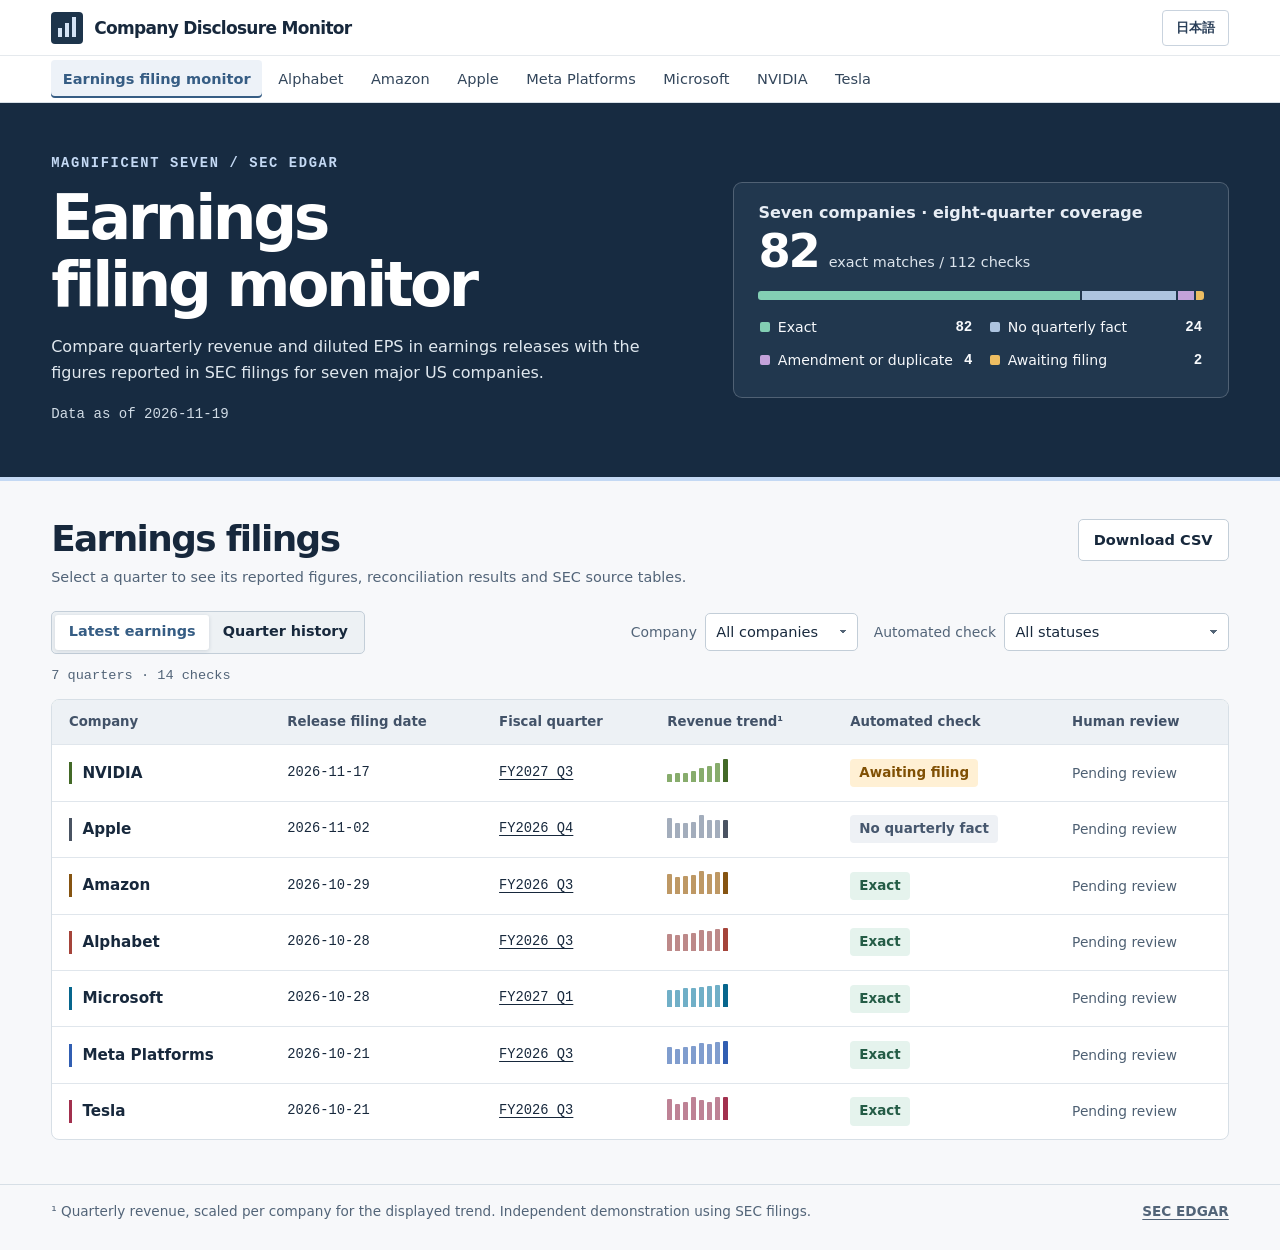
==== commit 7b1bc79e: "Select quarterly evidence from the entire row and simplify earnings labels" ====
--- a/nvidia_register/public_demo/index.html
+++ b/nvidia_register/public_demo/index.html
@@ -26,11 +26,10 @@
 .periods{grid-column:2;display:grid;grid-template-columns:repeat(8,minmax(0,1fr));margin-top:5px;text-align:center;color:#d5e3d7;font:10px/1.45 var(--mono)}
 .periods small{display:block;font-size:9px;color:#b3c9ba}
 .plot-detail{margin-top:12px;padding-top:10px;border-top:1px solid #425c4f;display:flex;flex-wrap:wrap;justify-content:space-between;align-items:baseline;gap:6px 12px;font:13px/1.45 var(--mono)}
-.plot-detail a{font:600 13px system-ui;color:var(--leaf)}
 
 .stats{display:grid;grid-template-columns:repeat(4,1fr);border-bottom:1px solid var(--line);padding-block:21px}.stat{border-left:1px solid var(--line);padding-left:clamp(12px,2vw,30px)}.stat:first-child{border:0;padding-left:0}.stat strong{font-size:clamp(25px,2.8vw,39px);letter-spacing:-.06em;line-height:1.1;display:block}.stat span{display:block;color:var(--muted);font-size:13px;margin-top:5px}
 .work{display:grid;grid-template-columns:minmax(0,1.55fr) minmax(305px,1fr);gap:26px;padding-block:30px 40px;align-items:start}.card{background:#fff;border:1px solid var(--line);border-radius:8px;min-width:0;overflow:hidden}.pad{padding:22px}.heading{display:flex;justify-content:space-between;align-items:center;gap:14px}h2{font-size:clamp(21px,2vw,29px);letter-spacing:-.045em}.sub{margin-top:8px;color:var(--muted);font-size:14px}.download{border:0;background:var(--ink);color:white;border-radius:5px;padding:9px 13px;font-weight:650;font-size:13px;white-space:nowrap}
-table{border-collapse:collapse;width:100%;font-size:14px}th,td{padding:12px 14px;text-align:right;white-space:nowrap}th:first-child,td:first-child{text-align:left}thead{background:#eff2eb;color:#48594f;font-size:12px}tbody tr{border-top:1px solid #e5e9e1}.ledger tbody tr.active{background:#f2f8e7;box-shadow:inset 3px 0 #5f8e35}.pick{border:0;padding:6px 2px;text-decoration:underline;text-underline-offset:3px;background:transparent;font-weight:650}.pick[aria-pressed=true]{text-decoration:none}.ledger td{font-family:var(--mono);font-size:13px}.pill{display:inline-block;border-radius:4px;background:#e8f3ec;color:#24583f;font:600 12px/1.3 system-ui;padding:4px 7px}.pill.round{background:#fcf1d8;color:#735016}.ledger{overflow:auto}
+table{border-collapse:collapse;width:100%;font-size:14px}th,td{padding:12px 14px;text-align:right;white-space:nowrap}th:first-child,td:first-child{text-align:left}thead{background:#eff2eb;color:#48594f;font-size:12px}tbody tr{border-top:1px solid #e5e9e1}.ledger tbody tr.active{background:#f2f8e7;box-shadow:inset 3px 0 #5f8e35}.ledger tbody tr[data-i]{cursor:pointer}.ledger tbody tr[data-i]:hover,.ledger tbody tr:focus-within{background:var(--tint)}.pick{border:0;padding:6px 2px;color:inherit;background:transparent;font-weight:650;text-decoration:none}.ledger td{font-family:var(--mono);font-size:13px}.pill{display:inline-block;border-radius:4px;background:#e8f3ec;color:#24583f;font:600 12px/1.3 system-ui;padding:4px 7px}.pill.round{background:#fcf1d8;color:#735016}.ledger{overflow:auto}
 .focus{border-top:3px solid #829a56}.focus .kicker{color:#546547;margin-bottom:8px}.focus .meta{letter-spacing:0;color:var(--muted);font-weight:400;margin-top:8px}.tabs{display:flex;border-bottom:1px solid var(--line);gap:16px;margin:17px 0}.tabs button{border:0;background:transparent;border-bottom:2px solid transparent;padding:8px 0;font-size:14px;font-weight:650;color:var(--muted)}.tabs button[aria-pressed=true]{color:var(--ink);border-bottom-color:#517140}
 .fact{margin:11px 0;padding-bottom:11px;border-bottom:1px solid #e0e5dc}.fact span{font-size:13px;color:var(--muted);display:block}.fact strong{font:600 22px/1.6 var(--mono)}.fact small{font:13px var(--mono);color:var(--muted)}.rule{margin:11px 0;font-size:14px}.reference{font-size:13px;margin:12px 0 5px;color:var(--muted)}.links{display:flex;gap:15px;flex-wrap:wrap;font-size:14px;font-weight:650}.review{font-size:13px;margin-top:14px;color:var(--muted)}.method{padding-bottom:36px}.method details{border-block:1px solid var(--line);padding:15px 0}.method summary{cursor:pointer;font-weight:650}.method p{max-width:85ch;margin-top:10px;color:var(--muted)}.skip{position:absolute;left:-9999px}.skip:focus{left:1em;top:1em;background:white;padding:.5em;z-index:3}
 @media(max-width:900px){.work{grid-template-columns:1fr  minmax(265px,.8fr);gap:14px}.pad{padding:15px}th,td{padding:10px 7px}.herogrid{gap:25px}}
@@ -97,16 +96,15 @@
 .feed-table table{table-layout:auto;font-size:.95rem}.feed-table th,.feed-table td{padding:.77rem 1.05rem;text-align:left}
 .feed-table th{background:#edf1f5;color:#425268;font-size:.83rem;font-weight:620}
 .feed-table tbody tr{border-color:#e0e6ec}.feed-table tbody tr:hover{background:#f6f8fb}
-.company-link{display:inline-flex;align-items:center;gap:.82rem;text-decoration:none;font-weight:640}.company-link:hover .company-name,.quarter-link:hover{text-decoration:underline}
-.ticker{display:inline-flex;justify-content:center;align-items:center;min-width:3.9rem;align-self:center;border-radius:4px;padding:.43rem .32rem;background:var(--tint);color:var(--accent);font-weight:650;font-size:.81rem;letter-spacing:.025em;border-left:3px solid var(--accent)}
+.company-link{display:inline-block;border-left:3px solid var(--accent);padding-left:.65rem;text-decoration:none;font-weight:640}.company-link:hover,.quarter-link:hover{text-decoration:underline}
 .date-cell,.period-code{font-size:.86rem}.quarter-link{color:var(--ink);text-underline-offset:3px}.spark-single{display:inline-flex;align-items:end;gap:3px;height:24px;min-width:57px}
 .spark-single i{width:5px;background:var(--series);border-radius:1px 1px 0 0}.spark-single i:last-child{background:var(--accent)}
 .statusgroup{display:flex;align-items:center;gap:.35rem;flex-wrap:wrap}.machine-badge{display:inline-block;background:var(--badge-bg);color:var(--badge-ink);font-size:.84rem;padding:.25rem .57rem;border-radius:4px;font-weight:610}
 .review-col{font-size:.86rem;color:#4e6073}.public-foot{margin-block:0 1.8rem;padding-top:1rem;border-top:1px solid var(--line);font-size:.85rem;flex-wrap:wrap}.public-foot a{font-weight:600}
 #emptyResult{padding:1.1rem;background:white;border-bottom:1px solid var(--line)}
 @media(max-width:820px){.overview-grid{grid-template-columns:minmax(0,1fr) minmax(280px,.9fr);gap:1.3rem}.feed-table th,.feed-table td{padding:.65rem}.spark-cell{display:none}.selects{gap:.6rem}}
-@media(max-width:650px){.overview-grid{grid-template-columns:1fr;gap:1.3rem}.overview-hero h1{font-size:2.55rem}.summary-box{padding:1rem}.summary-total strong{font-size:2.3rem}.feed-head,.tools{align-items:flex-start}.feed-head{flex-wrap:wrap}.filings{padding-top:1.6rem}.selects{width:100%;flex-wrap:wrap}.selects label{font-size:.83rem}.tools select{max-width:13rem}.feed-table table,.feed-table tbody{display:block}.feed-table thead{display:none}.feed-table tbody tr{display:grid;grid-template-columns:minmax(0,1fr) auto;align-items:center;gap:.45rem .5rem;padding:.9rem}.feed-table td{display:block;padding:0;white-space:normal}.feed-table .spark-cell{display:none}.identity-cell{grid-column:1}.date-cell{grid-column:2;grid-row:1;text-align:right!important}.period-code{grid-column:1;grid-row:2}.status-cell{grid-column:2;grid-row:2}.statusgroup{justify-content:flex-end}.review-col{grid-column:1/-1}.review-col::before{content:attr(data-label) ' · '}.company-link{gap:.5rem}.ticker{min-width:3.3rem}.public-foot{align-items:flex-start}}
-.register-bar{background:white;border-bottom:1px solid var(--line)}#registerNav{display:flex;gap:1.45rem}#registerNav a{padding:.95rem 0 .75rem;text-decoration:none;color:var(--muted);font-weight:650;border-bottom:3px solid transparent}#registerNav [aria-current]{color:var(--accent);border-color:var(--accent)}.narr-banner{background:var(--forest);color:white;padding:2.1rem 0}.narr-banner h1{font-size:clamp(1.7rem,4vw,3rem);margin:0 0 .5rem;color:white}.narr-banner p{color:var(--leaf);margin:0}.narr-body{padding-block:1.55rem 2.5rem}.narr-body label{display:grid;gap:.4rem;font-weight:600}.narr-body select{max-width:100%;width:36rem;min-height:43px;padding:.4rem;font:inherit;border:1px solid var(--line);background:white;border-radius:5px}.narr-doc{background:white;border:1px solid var(--line);border-radius:8px;padding:clamp(1rem,3vw,2rem);margin-top:1rem;overflow-wrap:anywhere}.narr-doc h2{font-size:clamp(1.3rem,3vw,2rem);margin:.3rem 0}.narr-meta,.narr-empty{color:var(--muted)}.narr-section{border-top:1px solid var(--line);margin-top:1.25rem;padding-top:1.2rem}.narr-section h3,.narr-event h4{margin:0 0 .5rem}.narr-event{margin:.8rem 0 1.2rem}.narr-event h4{font-size:1.12rem}.narr-event dl{display:grid;grid-template-columns:minmax(6.5rem,10rem) 1fr;margin:0}.narr-event dt,.narr-event dd{border-bottom:1px solid var(--line);margin:0;padding:.4rem}.narr-event dt{font-size:.88rem;color:var(--muted)}.narr-event dd a{font-size:.85rem;color:var(--accent);white-space:nowrap}.source-paragraphs{background:var(--tint);padding:.65rem .85rem;border-radius:5px}.source-paragraphs summary{font-weight:620;cursor:pointer}.source-paragraphs p:target{border-left:3px solid var(--accent);padding-left:.6rem}.narr-entry{display:block;font-size:.82rem;margin:.3rem 0 0;color:var(--accent);text-underline-offset:2px}
+@media(max-width:650px){.overview-grid{grid-template-columns:1fr;gap:1.3rem}.overview-hero h1{font-size:2.55rem}.summary-box{padding:1rem}.summary-total strong{font-size:2.3rem}.feed-head,.tools{align-items:flex-start}.feed-head{flex-wrap:wrap}.filings{padding-top:1.6rem}.selects{width:100%;flex-wrap:wrap}.selects label{font-size:.83rem}.tools select{max-width:13rem}.feed-table table,.feed-table tbody{display:block}.feed-table thead{display:none}.feed-table tbody tr{display:grid;grid-template-columns:minmax(0,1fr) auto;align-items:center;gap:.45rem .5rem;padding:.9rem}.feed-table td{display:block;padding:0;white-space:normal}.feed-table .spark-cell{display:none}.identity-cell{grid-column:1}.date-cell{grid-column:2;grid-row:1;text-align:right!important}.period-code{grid-column:1;grid-row:2}.status-cell{grid-column:2;grid-row:2}.statusgroup{justify-content:flex-end}.review-col{grid-column:1/-1}.review-col::before{content:attr(data-label) ' · '}.public-foot{align-items:flex-start}}
+.register-bar{background:white;border-bottom:1px solid var(--line)}#registerNav{display:flex;flex-wrap:wrap;gap:0 1.45rem}#registerNav a{padding:.95rem 0 .75rem;text-decoration:none;color:var(--muted);font-weight:650;border-bottom:3px solid transparent}#registerNav [aria-current]{color:var(--accent);border-color:var(--accent)}.narr-banner{background:var(--forest);color:white;padding:2.1rem 0}.narr-banner h1{font-size:clamp(1.7rem,4vw,3rem);margin:0 0 .5rem;color:white}.narr-banner p{color:var(--leaf);margin:0}.narr-body{padding-block:1.55rem 2.5rem}.narr-body label{display:grid;gap:.4rem;font-weight:600}.narr-body select{max-width:100%;width:36rem;min-height:43px;padding:.4rem;font:inherit;border:1px solid var(--line);background:white;border-radius:5px}.narr-doc{background:white;border:1px solid var(--line);border-radius:8px;padding:clamp(1rem,3vw,2rem);margin-top:1rem;overflow-wrap:anywhere}.narr-doc h2{font-size:clamp(1.3rem,3vw,2rem);margin:.3rem 0}.narr-meta,.narr-empty{color:var(--muted)}.narr-section{border-top:1px solid var(--line);margin-top:1.25rem;padding-top:1.2rem}.narr-section h3,.narr-event h4{margin:0 0 .5rem}.narr-event{margin:.8rem 0 1.2rem}.narr-event h4{font-size:1.12rem}.narr-event dl{display:grid;grid-template-columns:minmax(6.5rem,10rem) 1fr;margin:0}.narr-event dt,.narr-event dd{border-bottom:1px solid var(--line);margin:0;padding:.4rem}.narr-event dt{font-size:.88rem;color:var(--muted)}.narr-event dd a{font-size:.85rem;color:var(--accent);white-space:nowrap}.source-paragraphs{background:var(--tint);padding:.65rem .85rem;border-radius:5px}.source-paragraphs summary{font-weight:620;cursor:pointer}.source-paragraphs p:target{border-left:3px solid var(--accent);padding-left:.6rem}
 @media(max-width:500px){.narr-event dl{grid-template-columns:1fr}.narr-event dt{border:0;padding-bottom:0}.narr-event dd{padding-top:.12rem}}
 .narr-banner #narrIntro{color:#fff;line-height:1.6}.narr-banner #narrCount{margin-top:.65rem;font-size:.91rem}
 </style></head><body>
@@ -143,7 +141,7 @@
 <main id="narrative" hidden><section class="narr-banner"><div class="wrap"><h1 id="narrName"></h1><p id="narrIntro"></p><p id="narrCount"></p></div></section>
 <section class="wrap narr-body"><label><span id="narrLabel"></span><select id="narrSelect"></select></label><article id="narrDetail" class="narr-doc"></article></section></main>
 <script type="application/json" id="narrative-filings">{"AAPL":{"0001140361-26-042798":{"date":"2026-11-09","form":"8-K","url":"https://www.sec.gov/Archives/edgar/data/320193/000114036126042798/ef20085077_8k.htm","items":["8.01","9.01"],"sections":{}},"0000320193-26-000024":{"date":"2026-11-02","form":"8-K","url":"https://www.sec.gov/Archives/edgar/data/320193/000032019326000024/aapl-20261102.htm","items":["2.02","9.01"],"sections":{}},"0001140361-26-035325":{"date":"2026-09-01","form":"8-K/A","url":"https://www.sec.gov/Archives/edgar/data/320193/000114036126035325/ef20081427_8ka.htm","items":["5.02"],"sections":{}}},"MSFT":{"0001193125-26-448357":{"date":"2026-11-05","form":"8-K","url":"https://www.sec.gov/Archives/edgar/data/789019/000119312526448357/d177209d8k.htm","items":["5.02"],"sections":{}},"0001193125-26-447173":{"date":"2026-11-04","form":"8-K","url":"https://www.sec.gov/Archives/edgar/data/789019/000119312526447173/d178557d8k.htm","items":["8.01","9.01"],"sections":{}},"0001193125-26-436149":{"date":"2026-10-28","form":"8-K","url":"https://www.sec.gov/Archives/edgar/data/789019/000119312526436149/msft-20261028.htm","items":["8.01","9.01"],"sections":{}},"0001193125-26-436122":{"date":"2026-10-28","form":"8-K","url":"https://www.sec.gov/Archives/edgar/data/789019/000119312526436122/msft-20261028.htm","items":["2.02","9.01"],"sections":{}},"0001193125-26-380280":{"date":"2026-09-02","form":"8-K","url":"https://www.sec.gov/Archives/edgar/data/789019/000119312526380280/d291965d8k.htm","items":["7.01","9.01"],"sections":{}}},"GOOGL":{"0001193125-26-449835":{"date":"2026-11-05","form":"8-K","url":"https://www.sec.gov/Archives/edgar/data/1652044/000119312526449835/d174184d8k.htm","items":["8.01","9.01"],"sections":{}},"0001652044-26-000080":{"date":"2026-10-28","form":"8-K","url":"https://www.sec.gov/Archives/edgar/data/1652044/000165204426000080/goog-20261028.htm","items":["2.02","9.01"],"sections":{}}},"AMZN":{"0001018724-26-000038":{"date":"2026-10-29","form":"8-K","url":"https://www.sec.gov/Archives/edgar/data/1018724/000101872426000038/amzn-20261029.htm","items":["2.02","9.01"],"sections":{}},"0001104659-26-107526":{"date":"2026-09-14","form":"8-K","url":"https://www.sec.gov/Archives/edgar/data/1018724/000110465926107526/tm2624614d5_8k.htm","items":["8.01","9.01"],"sections":{}},"0001018724-26-000036":{"date":"2026-09-09","form":"8-K","url":"https://www.sec.gov/Archives/edgar/data/1018724/000101872426000036/amzn-20260908.htm","items":["5.02"],"sections":{}}},"NVDA":{"0001045810-26-000088":{"date":"2026-11-17","form":"8-K","url":"https://www.sec.gov/Archives/edgar/data/1045810/000104581026000088/nvda-20261117.htm","items":["2.02","9.01"],"sections":{}},"0001045810-26-000082":{"date":"2026-11-12","form":"8-K","url":"https://www.sec.gov/Archives/edgar/data/1045810/000104581026000082/nvda-20261111.htm","items":["5.02","9.01"],"sections":{}},"0001045810-26-000078":{"date":"2026-09-03","form":"8-K","url":"https://www.sec.gov/Archives/edgar/data/1045810/000104581026000078/nvda-20260902.htm","items":["8.01"],"sections":{"section-01":{"id":"section-01","item":"8.01","state":"pending","count":1,"model":"nvidia-qwen38-27b:16k","sourceHash":"0ea586510cc2e4b817a29091e1a0c35beaf64844d98e84f199f00b15d9f35df7","sectionHash":"83810dd041a2019a273688f5d9d1b9210433aad3d77c83d18b5b88702458cab7"}}},"0001045810-26-000073":{"date":"2026-08-26","form":"8-K","url":"https://www.sec.gov/Archives/edgar/data/1045810/000104581026000073/nvda-20260826.htm","items":["2.02","9.01"],"sections":{}},"0001045810-26-000028":{"date":"2026-05-08","form":"8-K","url":"https://www.sec.gov/Archives/edgar/data/1045810/000104581026000028/nvda-20260507.htm","items":["5.02"],"sections":{"section-01":{"id":"section-01","item":"5.02","state":"pending","count":1,"model":"nvidia-qwen38-27b:16k","sourceHash":"87dd325ef6f0977f11e5aadd6e6f6732d957333b03bdb7fa792b922df4e52419","sectionHash":"1514eceef8aee00298bdc99011196d79ba41e005296f44dc9e83ea4e0299ea64"}}},"0001045810-26-000026":{"date":"2026-04-27","form":"8-K","url":"https://www.sec.gov/Archives/edgar/data/1045810/000104581026000026/nvda-20260424.htm","items":["5.02"],"sections":{"section-01":{"id":"section-01","item":"5.02","state":"pending","count":2,"model":"nvidia-qwen38-27b:16k","sourceHash":"42a5d9b50b58468d22da14757d9108373a2a97ab052082ffdaac48528fece78f","sectionHash":"00b25cae209e60cbd2724528e4cff492d1563fb517781be6ec21710d8bab53b1"}}},"0001045810-26-000069":{"date":"2026-08-17","form":"8-K","url":"https://www.sec.gov/Archives/edgar/data/1045810/000104581026000069/nvda-20260817.htm","items":["1.01","2.03","7.01"],"sections":{}},"0001045810-26-000060":{"date":"2026-07-02","form":"8-K","url":"https://www.sec.gov/Archives/edgar/data/1045810/000104581026000060/nvda-20260628.htm","items":["5.02"],"sections":{}},"0001045810-26-000056":{"date":"2026-06-30","form":"8-K","url":"https://www.sec.gov/Archives/edgar/data/1045810/000104581026000056/nvda-20260624.htm","items":["5.07"],"sections":{}},"0001193125-26-275783":{"date":"2026-06-18","form":"8-K","url":"https://www.sec.gov/Archives/edgar/data/1045810/000119312526275783/d48176d8k.htm","items":["8.01","9.01"],"sections":{}},"0001045810-26-000051":{"date":"2026-05-20","form":"8-K","url":"https://www.sec.gov/Archives/edgar/data/1045810/000104581026000051/nvda-20260520.htm","items":["2.02","9.01"],"sections":{}}},"META":{"0001193125-26-458525":{"date":"2026-11-12","form":"8-K","url":"https://www.sec.gov/Archives/edgar/data/1326801/000119312526458525/d177728d8k.htm","items":["8.01","9.01"],"sections":{}},"0001193125-26-450074":{"date":"2026-11-05","form":"8-K","url":"https://www.sec.gov/Archives/edgar/data/1326801/000119312526450074/d166273d8k.htm","items":["8.01","9.01"],"sections":{}},"0001193125-26-438017":{"date":"2026-10-29","form":"8-K","url":"https://www.sec.gov/Archives/edgar/data/1326801/000119312526438017/d183592d8k.htm","items":["1.01","3.03","5.03","9.01"],"sections":{}},"0001628280-26-066700":{"date":"2026-10-21","form":"8-K","url":"https://www.sec.gov/Archives/edgar/data/1326801/000162828026066700/meta-20261019.htm","items":["1.01","2.02","8.01","9.01"],"sections":{}}},"TSLA":{"0001628280-26-066738":{"date":"2026-10-21","form":"8-K","url":"https://www.sec.gov/Archives/edgar/data/1318605/000162828026066738/tsla-20261021.htm","items":["2.02","9.01"],"sections":{}},"0001628280-26-064366":{"date":"2026-10-02","form":"8-K","url":"https://www.sec.gov/Archives/edgar/data/1318605/000162828026064366/tsla-20261002.htm","items":["2.02","9.01"],"sections":{}},"0001628280-26-063820":{"date":"2026-09-29","form":"8-K","url":"https://www.sec.gov/Archives/edgar/data/1318605/000162828026063820/tsla-20260929.htm","items":["1.01","1.02","2.03","9.01"],"sections":{}}}}</script>
-<main id="top" hidden><section class="hero"><div class="wrap herogrid"><div><p class="eyebrow" id="eyebrow"></p><h1 id="title"></h1><p class="summary" id="summary"></p><p class="period" id="period"></p></div><figure class="herochart" style="margin:0"><figcaption class="charttop"><strong id="chartTitle"></strong><span class="chart-meta" id="axisUnit"></span></figcaption><div class="plot-tools" id="plotTools" role="group"></div><div class="plot"><div id="scale" class="scale" aria-hidden="true"></div><div class="bars" id="bars" role="group"></div><div id="periods" class="periods" aria-hidden="true"></div></div><div class="plot-detail"><output id="plotValue"></output><a href="#focus" id="plotLink"></a></div></figure></div></section>
+<main id="top" hidden><section class="hero"><div class="wrap herogrid"><div><p class="eyebrow" id="eyebrow"></p><h1 id="title"></h1><p class="summary" id="summary"></p><p class="period" id="period"></p></div><figure class="herochart" style="margin:0"><figcaption class="charttop"><strong id="chartTitle"></strong><span class="chart-meta" id="axisUnit"></span></figcaption><div class="plot-tools" id="plotTools" role="group"></div><div class="plot"><div id="scale" class="scale" aria-hidden="true"></div><div class="bars" id="bars" role="group"></div><div id="periods" class="periods" aria-hidden="true"></div></div><div class="plot-detail"><output id="plotValue"></output></div></figure></div></section>
 <section class="wrap"><div class="stats" id="stats"></div></section>
 <div class="wrap work"><section class="card" id="register"><div class="pad"><div class="heading"><h2 id="ledgerTitle"></h2><button type="button" class="download" id="download"></button></div><p class="sub" id="ledgerSub"></p></div><div class="ledger"><table><thead id="head"></thead><tbody id="rows"></tbody></table></div></section>
 <section class="card pad focus" id="focus" tabindex="-1"><div class="kicker" id="evidence"></div><h2 id="selected"></h2><p class="meta" id="accession"></p><div class="tabs" id="tabs"></div><div id="reading" aria-live="polite"></div></section></div>
@@ -180,8 +178,7 @@
 const wording = {
   overview: ['Earnings filing monitor','決算開示モニター'],
   earnings: ['Quarterly earnings register','四半期決算台帳'],
-  narrative: ['Filing highlights','開示の要点'],
-  filingOutput: ['Highlights from this 8-K','この8-Kの要点'],
+  narrative: ['Filing highlights','開示要点'],
   review: ['Human review','担当者確認'],
   exportCsv: ['Download CSV','CSVをダウンロード'],
   workflow: ['Quarterly reconciliation','四半期決算の照合'],
@@ -189,7 +186,7 @@
 };
 const uiText = key => tr(...wording[key]);
 const issuerEntries = Object.entries(companies).sort((a,b)=>a[1].localeCompare(b[1],'en'));
-function companyTitle(key){return companyName+(ja?'の':' · ')+uiText(key);}
+function companyTitle(key){return companyName+(ja?' ':' · ')+uiText(key);}
 const periodText = p => p.slice(0,6) + ' ' + p.slice(6);
 const numbers = (x, places) => x == null ? '—' : Number(String(x ?? '').replaceAll(',', '')).toLocaleString('en-US', {
   minimumFractionDigits: places, maximumFractionDigits: places
@@ -266,11 +263,10 @@
 for(const c of d.candidates || []){
   if(c.url!==d.quarterly && c.url!==d.filing) source(c.url,c.form+' · '+c.acc);
 }
-if(d.accession){const a=line('a',uiText('filingOutput'),'narr-entry');a.href=narrativeURL(ticker,d.accession);}
 line('p', uiText('review')+' · '+reviewText(d.state),'review');
 }
 function ledger(){
-$('rows').innerHTML=records.map((d,i)=>({d,i})).reverse().map(({d,i})=>'<tr class="'+(i===selected?'active':'')+'"><td><button class="pick" aria-pressed="'+(i===selected)+'" data-i="'+i+'">'+periodText(d.period)+'</button></td><td>'+(rev(d) ?? '—')+'</td><td>'+numbers(d.facts[1].value,2)+'</td><td>'+pill(d.facts[0].status)+'</td></tr>').join('');
+$('rows').innerHTML=records.map((d,i)=>({d,i})).reverse().map(({d,i})=>'<tr data-i="'+i+'" class="'+(i===selected?'active':'')+'"><td><button type="button" class="pick" aria-controls="focus" aria-pressed="'+(i===selected)+'" data-i="'+i+'">'+periodText(d.period)+'</button></td><td>'+(rev(d) ?? '—')+'</td><td>'+numbers(d.facts[1].value,2)+'</td><td>'+pill(d.facts[0].status)+'</td></tr>').join('');
 }
 function plot(){
   const isRevenue = metric === 0;
@@ -296,7 +292,6 @@
   }).join('');
   $('periods').innerHTML=records.map(d=>'<span>'+d.period.slice(-2)+'<small>FY'+d.period.slice(4,6)+'</small></span>').join('');
   $('plotValue').textContent=periodText(records[selected].period)+' · '+format(values[selected])+' '+suffix;
-  $('plotLink').textContent=tr('Inspect source tables ↓','原表と照合結果を見る ↓');
 }
 function selectChart(action,container){
   action();
@@ -336,8 +331,9 @@
 }
 function renderRegisterNav(){
   const nav=$('registerNav');
-  const links=[ledgerLink(detailURL(ticker,records[selected]?.period),uiText('earnings')),
-               ledgerLink(narrativeURL(ticker),uiText('narrative'))];
+  const tabLabel=ja ? companyTitle : uiText;
+  const links=[ledgerLink(detailURL(ticker,records[selected]?.period),tabLabel('earnings')),
+               ledgerLink(narrativeURL(ticker),tabLabel('narrative'))];
   links[eventPage?1:0].setAttribute('aria-current','page');
   nav.setAttribute('aria-label',tr('Company registers','企業の台帳'));nav.replaceChildren(...links);
 }
@@ -393,7 +389,7 @@
   $('narrIntro').textContent=tr('Explore events, dates and conditions extracted by Qwen 27B alongside the source paragraphs in each filing.','Qwen 27Bが開示書類から抽出した出来事・日付・条件を、根拠となる原文とともに確認できます。');
   $('narrCount').textContent=tr('Filings with saved results: '+extracted.length+' · Candidates: '+n,
     '抽出結果のある書類 '+extracted.length+' 件 · 候補 '+n+' 件');
-  document.title=$('narrName').textContent+' | Company Disclosure Monitor';
+  document.title=$('narrName').textContent+(ja?'':' | Company Disclosure Monitor');
   $('narrLabel').textContent=tr('Select a filing','提出書類を選ぶ');
   const picker=$('narrSelect'),panel=$('narrDetail');picker.replaceChildren();panel.replaceChildren();
   if(!chosenAcc)chosenAcc=(extracted[0]||entries[0]||[])[0];
@@ -461,7 +457,7 @@
 }
 $('eyebrow').textContent='NASDAQ · '+ticker+'  /  '+(history ? 'SEC 8-K / 10-Q / 10-K' : has10Q ? 'SEC FORM 8-K + 10-Q' : 'SEC FORM 8-K');
 $('title').textContent=companyTitle('earnings');
-document.title=$('title').textContent+' | Company Disclosure Monitor';
+document.title=$('title').textContent+(ja?'':' | Company Disclosure Monitor');
 $('summary').textContent=history ? tr('Track quarterly GAAP revenue and diluted EPS from the earnings release through the periodic filing.','決算発表から定期報告書まで、四半期の売上高と希薄化後EPSを原文で追跡できます。') : has10Q
   ? tr('Compare quarterly GAAP revenue and diluted EPS in the earnings release and Form 10-Q.','決算発表資料と10-Qの原表で、四半期の売上高・希薄化後EPSを照合します。')
   : tr('Trace eight quarters of revenue and diluted EPS to the GAAP summary and income statement.','8四半期の売上高・希薄化後EPSを、決算発表のGAAP概要表と損益計算書で照合します。');
@@ -478,7 +474,7 @@
   needs || has10Q ? [needs,tr('Exceptions','要確認・不一致')] : [rounded,tr('Match after rounding','丸めの範囲で一致')]
 ];
 $('stats').innerHTML=stats.map(([n,t])=>'<div class="stat"><strong>'+n+'</strong><span>'+t+'</span></div>').join('');
-$('ledgerTitle').textContent=tr('Quarterly figures','四半期別の決算指標');$('ledgerSub').textContent=tr('Select a quarter to inspect its source figures.','四半期を選ぶと、原表の値と判定理由を確認できます。');
+$('ledgerTitle').textContent=tr('Quarterly figures','四半期別の決算指標');$('ledgerSub').textContent=tr('Select a row to inspect the source figures for that quarter.','四半期の行を選ぶと、その期の原表の値と照合結果を確認できます。');
 $('download').textContent=uiText('exportCsv');$('head').innerHTML='<tr>'+[tr('Fiscal quarter','会計四半期'),tr('Revenue ($B)','売上高（十億ドル）'),tr('Diluted EPS ($)','希薄化後EPS（ドル）'),tr('Revenue check','売上高の照合')].map(t=>'<th scope="col">'+t+'</th>').join('')+'</tr>';
 $('evidence').textContent=tr('Source table comparison','SEC原文の表との照合');$('skip').textContent=tr('Skip to register','台帳へ移動');
 $('methodTitle').textContent=tr('Scope and verification method','対象範囲と検査方法');
@@ -491,9 +487,9 @@
 }
 for(const id of ['bars','rows']){
   $(id).onclick=e=>{
-    const button=e.target.closest('button[data-i]');
-    if(!button)return;
-    selectChart(()=>{selected=Number(button.dataset.i)},id);
+    const target=e.target.closest(id==='rows' ? 'tr[data-i]' : 'button[data-i]');
+    if(!target)return;
+    selectChart(()=>{selected=Number(target.dataset.i)},id);
     if(id==='rows') focusPanel();
   };
 }
@@ -583,7 +579,7 @@
 function feedRow({symbol,d}){
   const row=node('tr');row.dataset.issuer=symbol;
   const identity=node('td',null,'identity-cell'), a=node('a',null,'company-link');
-  a.href=detailURL(symbol,d.period);a.append(node('span',symbol,'ticker'),node('span',companies[symbol],'company-name'));identity.append(a);
+  a.href=detailURL(symbol,d.period);a.textContent=companies[symbol];identity.append(a);
   const quarter=node('td',null,'period-code'), qLink=node('a',periodText(d.period),'quarter-link');
   qLink.href=a.href;quarter.append(qLink);
   const trend=node('td',null,'spark-cell');trend.append(revenueTrend(symbol,d.period));
@@ -617,7 +613,7 @@
   $('feedDescription').textContent=tr('Select a quarter to see its reported figures, reconciliation results and SEC source tables.','会計四半期を選ぶと、決算指標、照合結果、SEC原文の表を確認できます。');
   $('homeDownload').textContent=uiText('exportCsv');
   $('modes').replaceChildren();
-  for(const [value,label] of [['latest',tr('Latest per company','各社の最新決算')],['history',tr('Quarter history','四半期履歴')]]){
+  for(const [value,label] of [['latest',tr('Latest earnings','最新決算')],['history',tr('Quarter history','四半期履歴')]]){
     const btn=node('button',label);btn.type='button';btn.dataset.mode=value;btn.setAttribute('aria-pressed',String(homeState.mode===value));
     btn.onclick=()=>{homeState.mode=value;drawHome();$('modes').querySelector('[aria-pressed=true]').focus();};
     $('modes').append(btn);
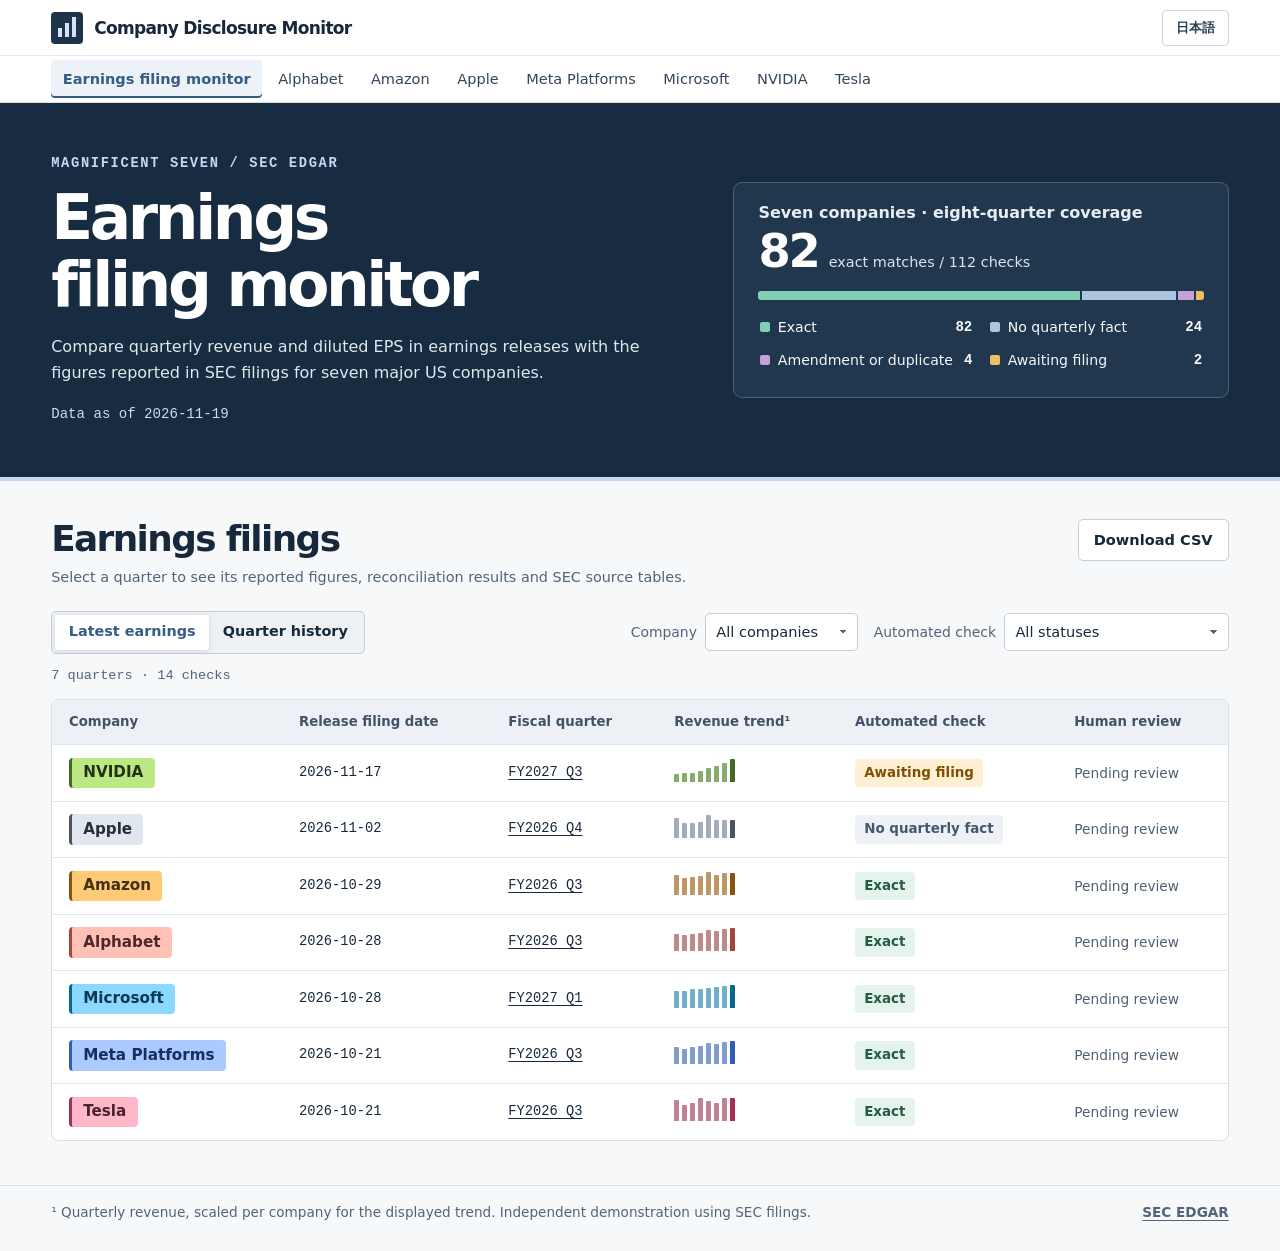
==== commit 5c884582: "Color company names in the earnings feed with issuer palettes" ====
--- a/nvidia_register/public_demo/index.html
+++ b/nvidia_register/public_demo/index.html
@@ -96,7 +96,7 @@
 .feed-table table{table-layout:auto;font-size:.95rem}.feed-table th,.feed-table td{padding:.77rem 1.05rem;text-align:left}
 .feed-table th{background:#edf1f5;color:#425268;font-size:.83rem;font-weight:620}
 .feed-table tbody tr{border-color:#e0e6ec}.feed-table tbody tr:hover{background:#f6f8fb}
-.company-link{display:inline-block;border-left:3px solid var(--accent);padding-left:.65rem;text-decoration:none;font-weight:640}.company-link:hover,.quarter-link:hover{text-decoration:underline}
+.company-link{display:inline-block;padding:.3rem .7rem;border-left:3px solid var(--accent);border-radius:4px;background:var(--leaf);color:var(--forest);line-height:1.4;text-decoration:none;font-weight:640}.company-link:hover,.quarter-link:hover{text-decoration:underline}
 .date-cell,.period-code{font-size:.86rem}.quarter-link{color:var(--ink);text-underline-offset:3px}.spark-single{display:inline-flex;align-items:end;gap:3px;height:24px;min-width:57px}
 .spark-single i{width:5px;background:var(--series);border-radius:1px 1px 0 0}.spark-single i:last-child{background:var(--accent)}
 .statusgroup{display:flex;align-items:center;gap:.35rem;flex-wrap:wrap}.machine-badge{display:inline-block;background:var(--badge-bg);color:var(--badge-ink);font-size:.84rem;padding:.25rem .57rem;border-radius:4px;font-weight:610}
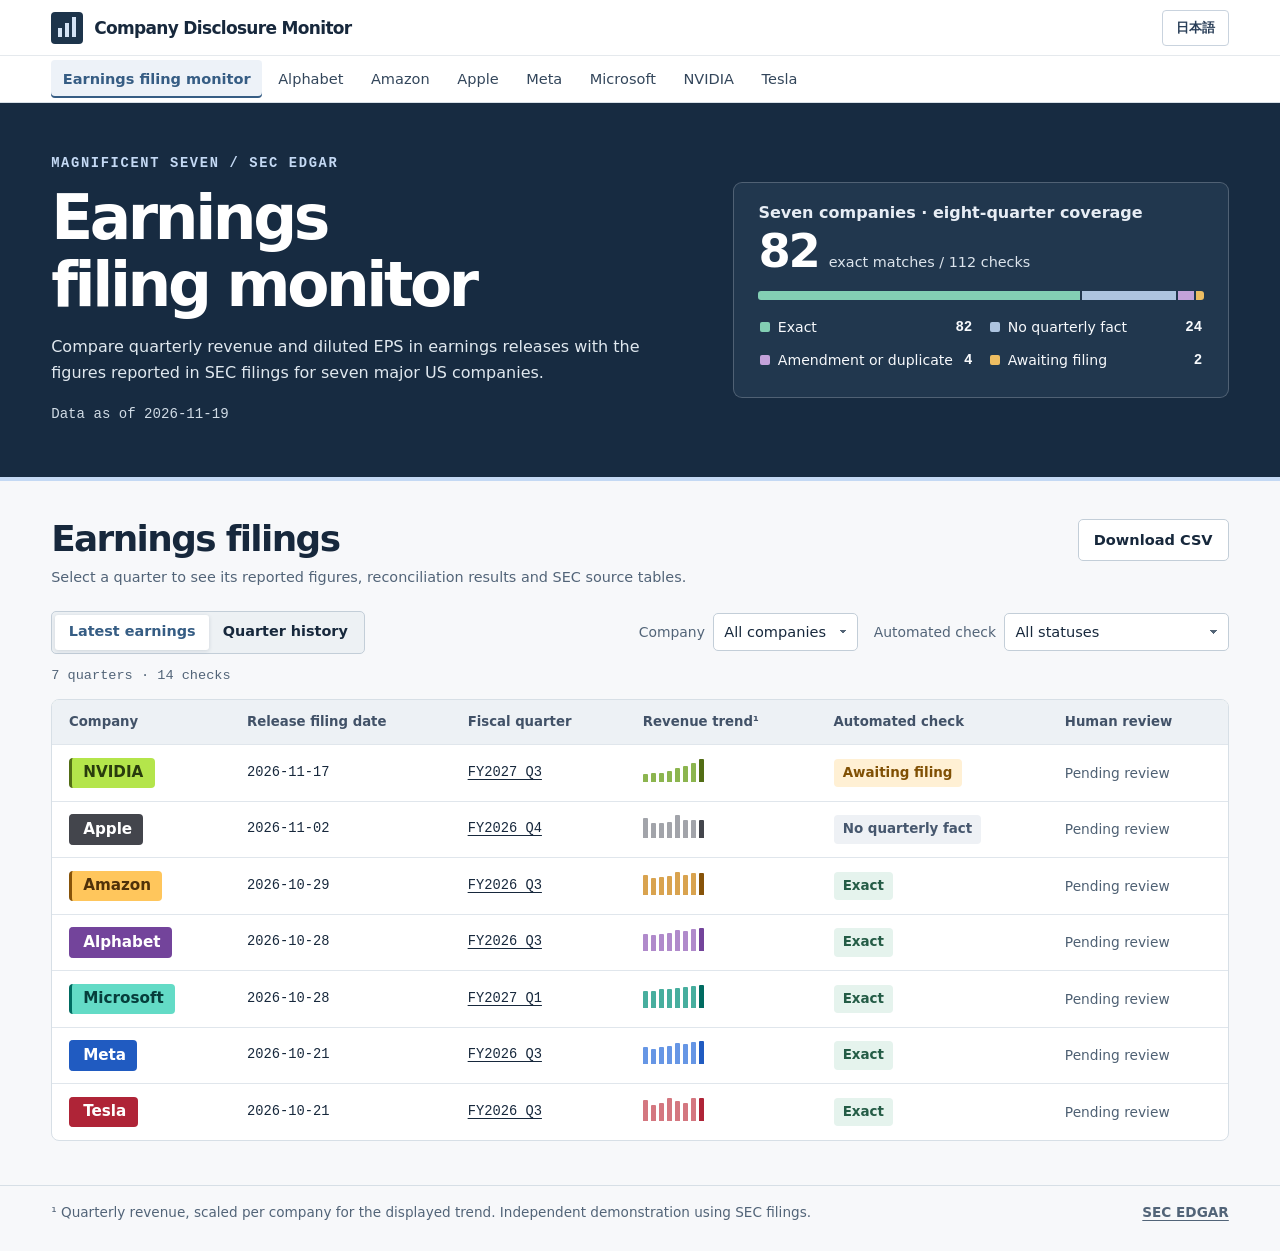
==== commit e3d0ffee: "Use Meta consistently and distinguish the seven issuer colors" ====
--- a/nvidia_register/public_demo/index.html
+++ b/nvidia_register/public_demo/index.html
@@ -40,13 +40,13 @@
 
 /* Shared issuer palette. Status colors are independent of the selected company. */
 :root{--forest:#172b41;--leaf:#c4d9f4;--surface:#21374e;--series:#7792ae;--accent:#365d84;--tint:#edf2f8;--ink:#17283c;--muted:#526478;--line:#d7dfe6;--paper:#f7f8fa}
-[data-issuer=AAPL]{--forest:#282d39;--leaf:#e1e7ef;--surface:#363e4b;--series:#a3adbc;--accent:#4a5362;--tint:#eff1f4}
-[data-issuer=MSFT]{--forest:#0b3852;--leaf:#8bd9ff;--surface:#124860;--series:#70afc7;--accent:#07668d;--tint:#e5f4fa}
-[data-issuer=GOOGL]{--forest:#4b2830;--leaf:#ffc1b5;--surface:#5c333a;--series:#bd8989;--accent:#a5443a;--tint:#fbefeb}
-[data-issuer=AMZN]{--forest:#432f1b;--leaf:#ffca75;--surface:#513a22;--series:#be9864;--accent:#865411;--tint:#fff2d9}
-[data-issuer=NVDA]{--forest:#203318;--leaf:#bce883;--surface:#2c4123;--series:#87ac6c;--accent:#436927;--tint:#ebf4e1}
-[data-issuer=META]{--forest:#172e60;--leaf:#abcaff;--surface:#233e73;--series:#809dce;--accent:#315eb2;--tint:#ebf0fc}
-[data-issuer=TSLA]{--forest:#482331;--leaf:#ffb8ca;--surface:#5a2a3a;--series:#be8295;--accent:#a2304e;--tint:#fbebf0}
+[data-issuer=AAPL]{--forest:#292b30;--leaf:#dfe1e5;--surface:#393b41;--series:#a2a4aa;--accent:#43454c;--tint:#f0f1f2}
+[data-issuer=MSFT]{--forest:#063d3b;--leaf:#63dbc6;--surface:#10514c;--series:#47ae9e;--accent:#006b61;--tint:#e0f5f0}
+[data-issuer=GOOGL]{--forest:#3b2256;--leaf:#dcc0ff;--surface:#4c3069;--series:#b08acb;--accent:#73449b;--tint:#f3eafa}
+[data-issuer=AMZN]{--forest:#4f310a;--leaf:#ffc65c;--surface:#634018;--series:#d9a34f;--accent:#875309;--tint:#fff2d8}
+[data-issuer=NVDA]{--forest:#293c0d;--leaf:#b4e54b;--surface:#374d17;--series:#8cb54f;--accent:#526d15;--tint:#f0f6df}
+[data-issuer=META]{--forest:#132d62;--leaf:#a1c6ff;--surface:#1b407d;--series:#6696e5;--accent:#205bc1;--tint:#e8f0ff}
+[data-issuer=TSLA]{--forest:#511c25;--leaf:#ffaaaa;--surface:#65252d;--series:#d47780;--accent:#af2437;--tint:#fcebed}
 [hidden]{display:none!important}
 body{background:var(--paper)}
 header{background:#fff}
@@ -96,7 +96,8 @@
 .feed-table table{table-layout:auto;font-size:.95rem}.feed-table th,.feed-table td{padding:.77rem 1.05rem;text-align:left}
 .feed-table th{background:#edf1f5;color:#425268;font-size:.83rem;font-weight:620}
 .feed-table tbody tr{border-color:#e0e6ec}.feed-table tbody tr:hover{background:#f6f8fb}
-.company-link{display:inline-block;padding:.3rem .7rem;border-left:3px solid var(--accent);border-radius:4px;background:var(--leaf);color:var(--forest);line-height:1.4;text-decoration:none;font-weight:640}.company-link:hover,.quarter-link:hover{text-decoration:underline}
+.company-link{display:inline-block;padding:.3rem .7rem;border-left:3px solid var(--accent);border-radius:4px;background:var(--accent);color:#fff;line-height:1.4;text-decoration:none;font-weight:640}
+.feed-table tr:is([data-issuer=AMZN],[data-issuer=MSFT],[data-issuer=NVDA]) .company-link{background:var(--leaf);color:var(--forest)}.company-link:hover,.quarter-link:hover{text-decoration:underline}
 .date-cell,.period-code{font-size:.86rem}.quarter-link{color:var(--ink);text-underline-offset:3px}.spark-single{display:inline-flex;align-items:end;gap:3px;height:24px;min-width:57px}
 .spark-single i{width:5px;background:var(--series);border-radius:1px 1px 0 0}.spark-single i:last-child{background:var(--accent)}
 .statusgroup{display:flex;align-items:center;gap:.35rem;flex-wrap:wrap}.machine-badge{display:inline-block;background:var(--badge-bg);color:var(--badge-ink);font-size:.84rem;padding:.25rem .57rem;border-radius:4px;font-weight:610}
@@ -159,7 +160,7 @@
 const nvidiaRecords=[{"period": "FY2025Q4", "accession": "0001045810-25-000021", "url": "https://www.sec.gov/Archives/edgar/data/1045810/000104581025000021/q4fy25pr.htm", "filing": "https://www.sec.gov/Archives/edgar/data/1045810/000104581025000021/nvda-20250226.htm", "sha": "fa6ce87a0fdcc5575be02a3b0eee94254e40c48569daaa8f75242dccaa537df2", "facts": [{"value": "39331", "unit": "USD millions", "detail": "39,331", "detailUnit": "USD millions", "row": "Revenue", "column": "Three Months Ended January 26, 2025", "status": "一致", "metric": "Revenue", "summaryRow": "Revenue"}, {"value": "0.89", "unit": "USD/share", "detail": "0.89", "detailUnit": "USD/share", "row": "Net income per share / Diluted", "column": "Three Months Ended January 26, 2025", "status": "一致", "metric": "Diluted earnings per share", "summaryRow": "Diluted earnings per share*"}]}, {"period": "FY2026Q1", "accession": "0001045810-25-000115", "url": "https://www.sec.gov/Archives/edgar/data/1045810/000104581025000115/q1fy26pr.htm", "filing": "https://www.sec.gov/Archives/edgar/data/1045810/000104581025000115/nvda-20250528.htm", "sha": "79bc02be125714e0ce3c8dafce485fd7a8453e08cbd7dcb743838c62ddcd4aeb", "facts": [{"value": "44062", "unit": "USD millions", "detail": "44,062", "detailUnit": "USD millions", "row": "Revenue", "column": "Three Months Ended April 27, 2025", "status": "一致", "metric": "Revenue", "summaryRow": "Revenue"}, {"value": "0.76", "unit": "USD/share", "detail": "0.76", "detailUnit": "USD/share", "row": "Net income per share / Diluted", "column": "Three Months Ended April 27, 2025", "status": "一致", "metric": "Diluted earnings per share", "summaryRow": "Diluted earnings per share*"}]}, {"period": "FY2026Q2", "accession": "0001045810-25-000207", "url": "https://www.sec.gov/Archives/edgar/data/1045810/000104581025000207/q2fy26pr.htm", "filing": "https://www.sec.gov/Archives/edgar/data/1045810/000104581025000207/nvda-20250827.htm", "sha": "bc75009f7205708f8ba1aec6de315e428165cb4f1cf44eae0753da890d08cbe3", "facts": [{"value": "46743", "unit": "USD millions", "detail": "46,743", "detailUnit": "USD millions", "row": "Revenue", "column": "Three Months Ended July 27, 2025", "status": "一致", "metric": "Revenue", "summaryRow": "Revenue"}, {"value": "1.08", "unit": "USD/share", "detail": "1.08", "detailUnit": "USD/share", "row": "Net income per share / Diluted", "column": "Three Months Ended July 27, 2025", "status": "一致", "metric": "Diluted earnings per share", "summaryRow": "Diluted earnings per share"}]}, {"period": "FY2026Q3", "accession": "0001045810-25-000228", "url": "https://www.sec.gov/Archives/edgar/data/1045810/000104581025000228/q3fy26pr.htm", "filing": "https://www.sec.gov/Archives/edgar/data/1045810/000104581025000228/nvda-20251119.htm", "sha": "8ac74c45b465287f643a4b37726f70ef4ab63392692ca0cae9ef6b5f3a62621e", "facts": [{"value": "57006", "unit": "USD millions", "detail": "57,006", "detailUnit": "USD millions", "row": "Revenue", "column": "Three Months Ended October 26, 2025", "status": "一致", "metric": "Revenue", "summaryRow": "Revenue"}, {"value": "1.30", "unit": "USD/share", "detail": "1.30", "detailUnit": "USD/share", "row": "Net income per share / Diluted", "column": "Three Months Ended October 26, 2025", "status": "一致", "metric": "Diluted earnings per share", "summaryRow": "Diluted earnings per share"}]}, {"period": "FY2026Q4", "accession": "0001045810-26-000019", "url": "https://www.sec.gov/Archives/edgar/data/1045810/000104581026000019/q4fy26pr.htm", "filing": "https://www.sec.gov/Archives/edgar/data/1045810/000104581026000019/nvda-20260225.htm", "sha": "a43b65f0fef5cf4622c5c6908b255ec3dd4a409ec84ef2d7ee0321b566649666", "facts": [{"value": "68127", "unit": "USD millions", "detail": "68,127", "detailUnit": "USD millions", "row": "Revenue", "column": "Three Months Ended January 25, 2026", "status": "一致", "metric": "Revenue", "summaryRow": "Revenue"}, {"value": "1.76", "unit": "USD/share", "detail": "1.76", "detailUnit": "USD/share", "row": "Net income per share / Diluted", "column": "Three Months Ended January 25, 2026", "status": "一致", "metric": "Diluted earnings per share", "summaryRow": "Diluted earnings per share"}]}, {"period": "FY2027Q1", "accession": "0001045810-26-000051", "url": "https://www.sec.gov/Archives/edgar/data/1045810/000104581026000051/q1fy27pr.htm", "filing": "https://www.sec.gov/Archives/edgar/data/1045810/000104581026000051/nvda-20260520.htm", "sha": "2987ebc03457f44d67d847c14a68a2fca1dd130d6c841245057a4f8b6c29843d", "facts": [{"value": "81615", "unit": "USD millions", "detail": "81,615", "detailUnit": "USD millions", "row": "Revenue", "column": "Three Months Ended April 26, 2026", "status": "一致", "metric": "Revenue", "summaryRow": "Revenue"}, {"value": "2.39", "unit": "USD/share", "detail": "2.39", "detailUnit": "USD/share", "row": "Net income per share / Diluted", "column": "Three Months Ended April 26, 2026", "status": "一致", "metric": "Diluted earnings per share", "summaryRow": "Diluted earnings per share"}]}, {"period": "FY2027Q2", "accession": "0001045810-26-000073", "url": "https://www.sec.gov/Archives/edgar/data/1045810/000104581026000073/q2fy27pr.htm", "filing": "https://www.sec.gov/Archives/edgar/data/1045810/000104581026000073/nvda-20260826.htm", "sha": "972e6c1d066a7ed8f114fcd866c89177c6bfb3f54a80c318b71a8d936fb0d164", "facts": [{"value": "96221", "unit": "USD millions", "detail": "96,221", "detailUnit": "USD millions", "row": "Revenue", "column": "Three Months Ended July 26, 2026", "status": "一致", "metric": "Revenue", "summaryRow": "Revenue"}, {"value": "2.46", "unit": "USD/share", "detail": "2.46", "detailUnit": "USD/share", "row": "Net income per share / Diluted", "column": "Three Months Ended July 26, 2026", "status": "一致", "metric": "Diluted earnings per share", "summaryRow": "Diluted earnings per share"}]}, {"period": "FY2027Q3", "accession": "0001045810-26-000088", "url": "https://www.sec.gov/Archives/edgar/data/1045810/000104581026000088/q3fy27pr.htm", "filing": "https://www.sec.gov/Archives/edgar/data/1045810/000104581026000088/nvda-20261117.htm", "sha": "699e2bf368f8a57fd056d7edb7d9d97f8abf4e57ec086fe988fd4933a169ef35", "facts": [{"value": "115.8", "unit": "USD billions", "detail": "115,844", "detailUnit": "USD millions", "row": "Revenue", "column": "Three Months Ended October 25, 2026", "status": "丸めの範囲で一致", "metric": "Revenue", "summaryRow": "Revenue"}, {"value": "2.70", "unit": "USD/share", "detail": "2.70", "detailUnit": "USD/share", "row": "Net income per share / Diluted", "column": "Three Months Ended October 25, 2026", "status": "一致", "metric": "Diluted earnings per share", "summaryRow": "Diluted earnings per share"}]}];
 const $=id=>document.getElementById(id);
 const query = new URLSearchParams(location.search);
-const companies = {NVDA:'NVIDIA', MSFT:'Microsoft', GOOGL:'Alphabet', AAPL:'Apple', AMZN:'Amazon', META:'Meta Platforms', TSLA:'Tesla'};
+const companies = {NVDA:'NVIDIA', MSFT:'Microsoft', GOOGL:'Alphabet', AAPL:'Apple', AMZN:'Amazon', META:'Meta', TSLA:'Tesla'};
 const pathCompany = location.pathname.match(/^\/company\/([A-Z]+)$/)?.[1];
 const appPage = location.pathname === '/demo' || Object.hasOwn(companies, pathCompany);
 const requested = pathCompany || query.get('company');
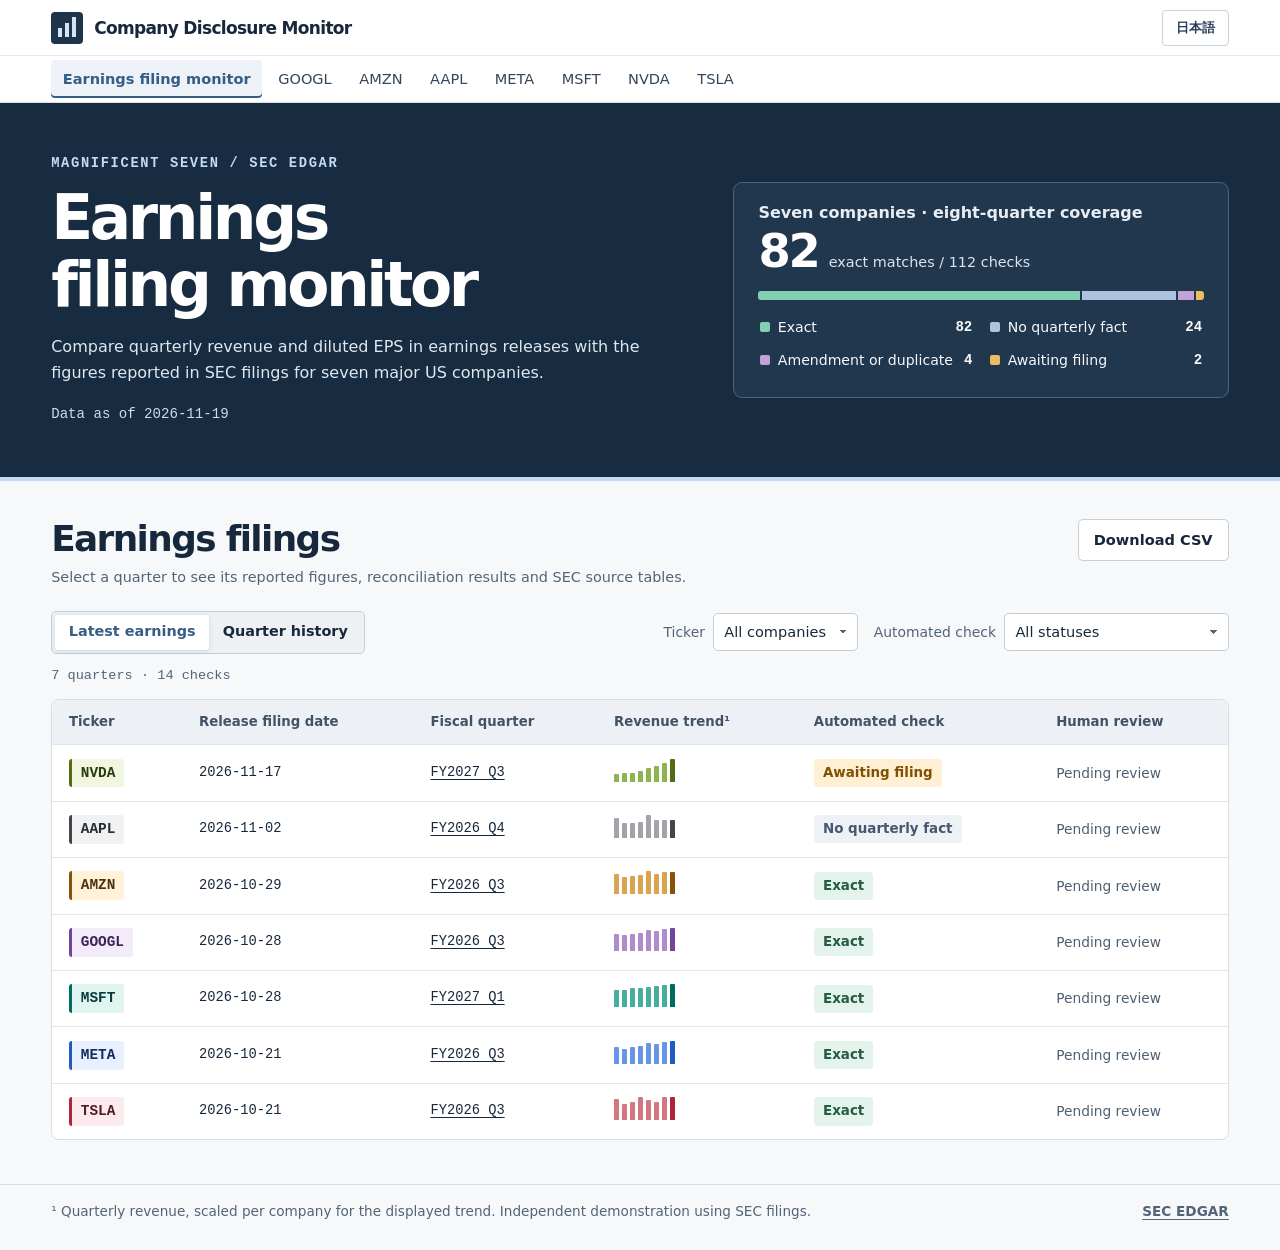
==== commit 623f33cd: "Display tickers with understated issuer colors on the overview" ====
--- a/nvidia_register/public_demo/index.html
+++ b/nvidia_register/public_demo/index.html
@@ -96,8 +96,8 @@
 .feed-table table{table-layout:auto;font-size:.95rem}.feed-table th,.feed-table td{padding:.77rem 1.05rem;text-align:left}
 .feed-table th{background:#edf1f5;color:#425268;font-size:.83rem;font-weight:620}
 .feed-table tbody tr{border-color:#e0e6ec}.feed-table tbody tr:hover{background:#f6f8fb}
-.company-link{display:inline-block;padding:.3rem .7rem;border-left:3px solid var(--accent);border-radius:4px;background:var(--accent);color:#fff;line-height:1.4;text-decoration:none;font-weight:640}
-.feed-table tr:is([data-issuer=AMZN],[data-issuer=MSFT],[data-issuer=NVDA]) .company-link{background:var(--leaf);color:var(--forest)}.company-link:hover,.quarter-link:hover{text-decoration:underline}
+.company-link{display:inline-block;min-width:6.4ch;padding:.25rem .55rem;border-left:3px solid var(--accent);border-radius:3px;background:var(--tint);color:var(--forest);font:600 .9rem/1.45 var(--mono);text-align:center;text-decoration:none}
+.company-link:hover,.quarter-link:hover{text-decoration:underline}
 .date-cell,.period-code{font-size:.86rem}.quarter-link{color:var(--ink);text-underline-offset:3px}.spark-single{display:inline-flex;align-items:end;gap:3px;height:24px;min-width:57px}
 .spark-single i{width:5px;background:var(--series);border-radius:1px 1px 0 0}.spark-single i:last-child{background:var(--accent)}
 .statusgroup{display:flex;align-items:center;gap:.35rem;flex-wrap:wrap}.machine-badge{display:inline-block;background:var(--badge-bg);color:var(--badge-ink);font-size:.84rem;padding:.25rem .57rem;border-radius:4px;font-weight:610}
@@ -429,7 +429,8 @@
   for(const [symbol,name] of issuerEntries){
     let link=$('link'+symbol);
     if(!link){
-      link=node('a',name);
+      link=node('a',onHome ? symbol : name);
+      if(onHome) link.title=name;
       link.id='link'+symbol;
       nav.append(link);
     }
@@ -580,7 +581,7 @@
 function feedRow({symbol,d}){
   const row=node('tr');row.dataset.issuer=symbol;
   const identity=node('td',null,'identity-cell'), a=node('a',null,'company-link');
-  a.href=detailURL(symbol,d.period);a.textContent=companies[symbol];identity.append(a);
+  a.href=detailURL(symbol,d.period);a.textContent=symbol;a.title=companies[symbol];identity.append(a);
   const quarter=node('td',null,'period-code'), qLink=node('a',periodText(d.period),'quarter-link');
   qLink.href=a.href;quarter.append(qLink);
   const trend=node('td',null,'spark-cell');trend.append(revenueTrend(symbol,d.period));
@@ -608,7 +609,7 @@
   const syms=[...new Set(scope.map(x=>x.symbol))], dates=[...new Set(syms.map(s=>asOfByIssuer[s]).filter(Boolean))].sort();
   const time=dates.length===1?dates[0]:dates.length?dates[0]+' – '+dates.at(-1):'—';
   $('snapshotDate').textContent=tr('Data as of ','データ取得日 ')+time;
-  $('summaryTitle').textContent=(homeState.symbol ? companies[homeState.symbol] : tr('Seven companies','7社'))+tr(' · eight-quarter coverage',' · 直近8四半期の照合状況');
+  $('summaryTitle').textContent=(homeState.symbol || tr('Seven companies','7社'))+tr(' · eight-quarter coverage',' · 直近8四半期の照合状況');
   overviewSummary(scope);
   $('feedTitle').textContent=tr('Earnings filings','決算開示一覧');
   $('feedDescription').textContent=tr('Select a quarter to see its reported figures, reconciliation results and SEC source tables.','会計四半期を選ぶと、決算指標、照合結果、SEC原文の表を確認できます。');
@@ -619,12 +620,12 @@
     btn.onclick=()=>{homeState.mode=value;drawHome();$('modes').querySelector('[aria-pressed=true]').focus();};
     $('modes').append(btn);
   }
-  $('companyLabel').textContent=tr('Company','企業');$('statusLabel').textContent=tr('Automated check','自動照合');
-  optionList($('companyFilter'),[['',tr('All companies','全7社')],...issuerEntries],homeState.symbol);
+  $('companyLabel').textContent=tr('Ticker','ティッカー');$('statusLabel').textContent=tr('Automated check','自動照合');
+  optionList($('companyFilter'),[['',tr('All companies','全7社')],...issuerEntries.map(([symbol])=>[symbol,symbol])],homeState.symbol);
   const knownStatuses=new Set(homeHistory.flatMap(r=>r.d.facts.map(f=>f.status)));
   optionList($('statusFilter'),[['',tr('All statuses','すべて')],...[...new Set([...statusOrder,...knownStatuses])].filter(s=>knownStatuses.has(s)).map(s=>[s,statusText(s)])],homeState.status);
   const head=node('tr');
-  for(const [label,cls] of [[tr('Company','企業'),''],[tr('Release filing date','決算発表の提出日'),''],[tr('Fiscal quarter','会計四半期'),''],[tr('Revenue trend¹','売上高の推移¹'),'spark-cell'],[tr('Automated check','自動照合'),''],[uiText('review'),'']]){
+  for(const [label,cls] of [[tr('Ticker','ティッカー'),''],[tr('Release filing date','決算発表の提出日'),''],[tr('Fiscal quarter','会計四半期'),''],[tr('Revenue trend¹','売上高の推移¹'),'spark-cell'],[tr('Automated check','自動照合'),''],[uiText('review'),'']]){
     const th=node('th',label,cls);th.scope='col';head.append(th);
   }
   $('feedHeader').replaceChildren(head);
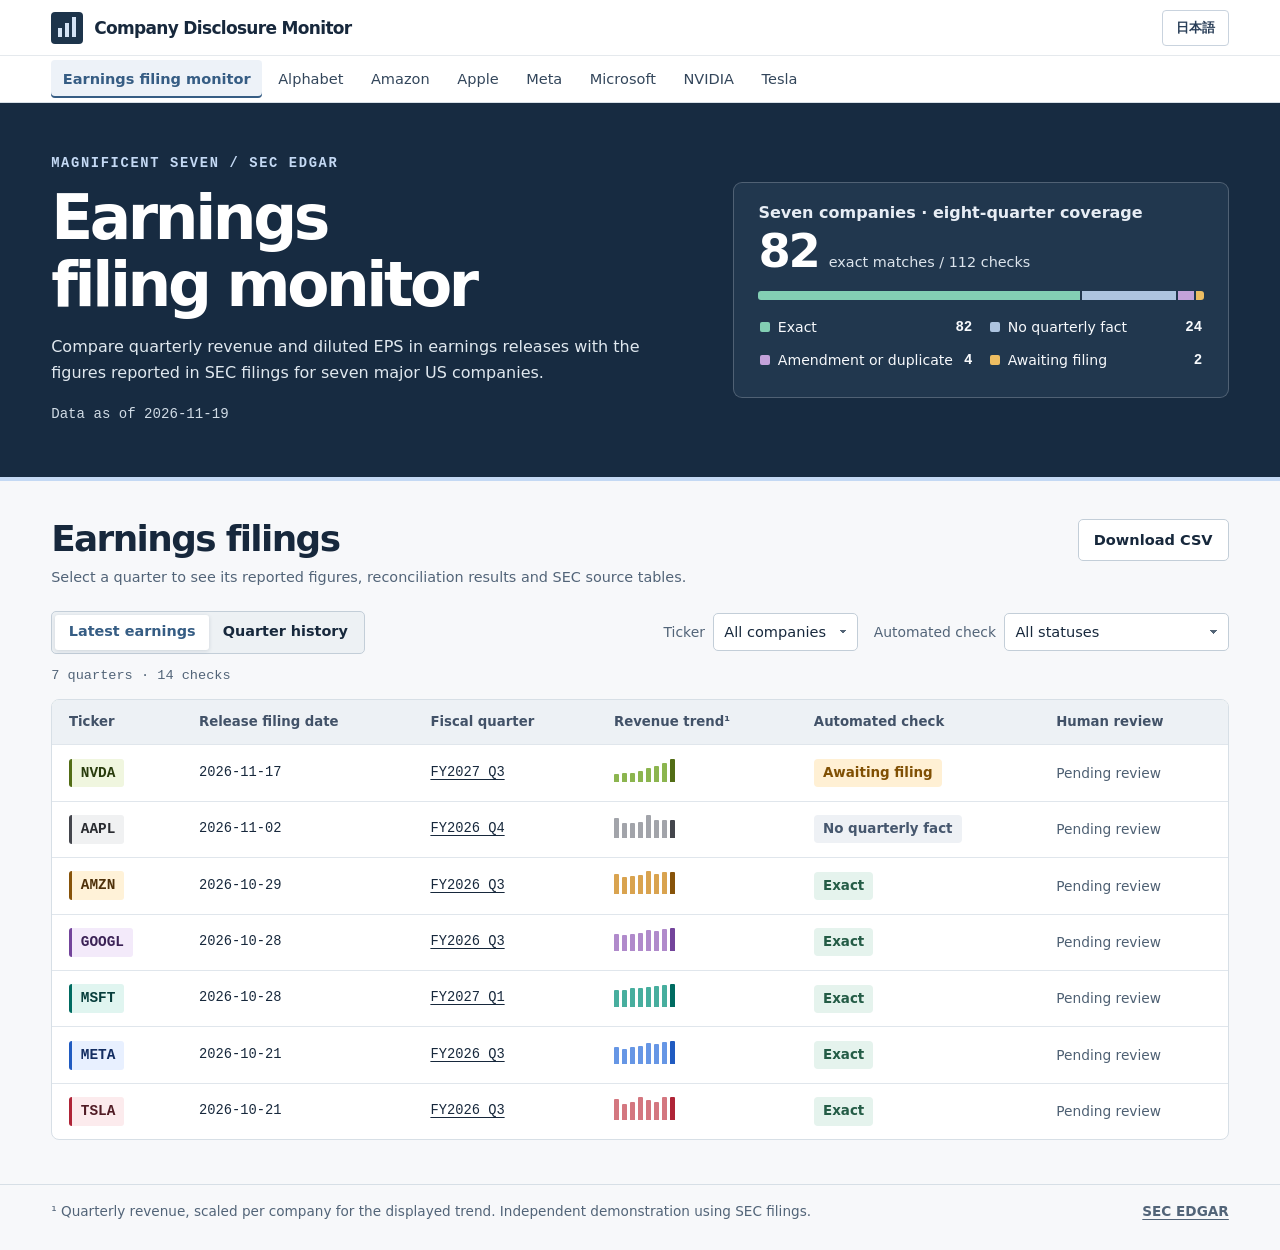
==== commit 9bf4334f: "Restore company names in the monitor header" ====
--- a/nvidia_register/public_demo/index.html
+++ b/nvidia_register/public_demo/index.html
@@ -429,8 +429,7 @@
   for(const [symbol,name] of issuerEntries){
     let link=$('link'+symbol);
     if(!link){
-      link=node('a',onHome ? symbol : name);
-      if(onHome) link.title=name;
+      link=node('a',name);
       link.id='link'+symbol;
       nav.append(link);
     }
